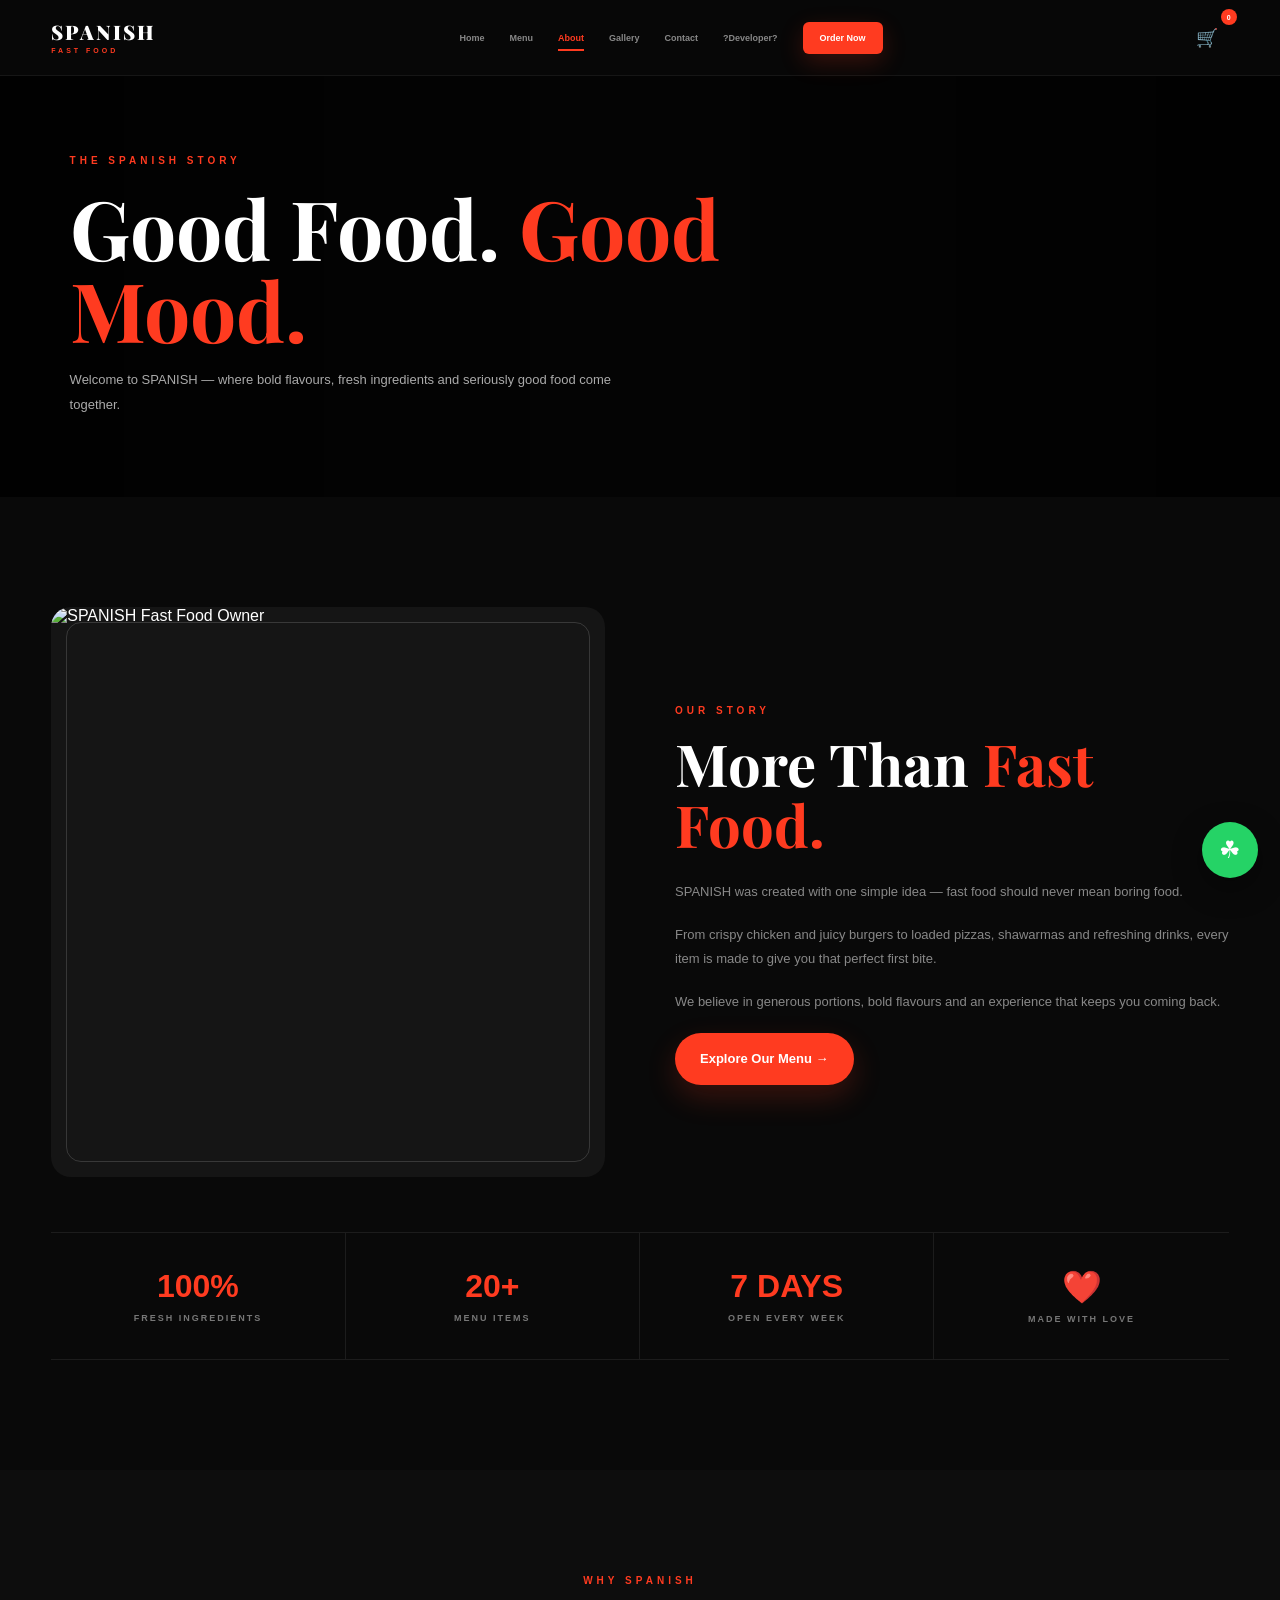
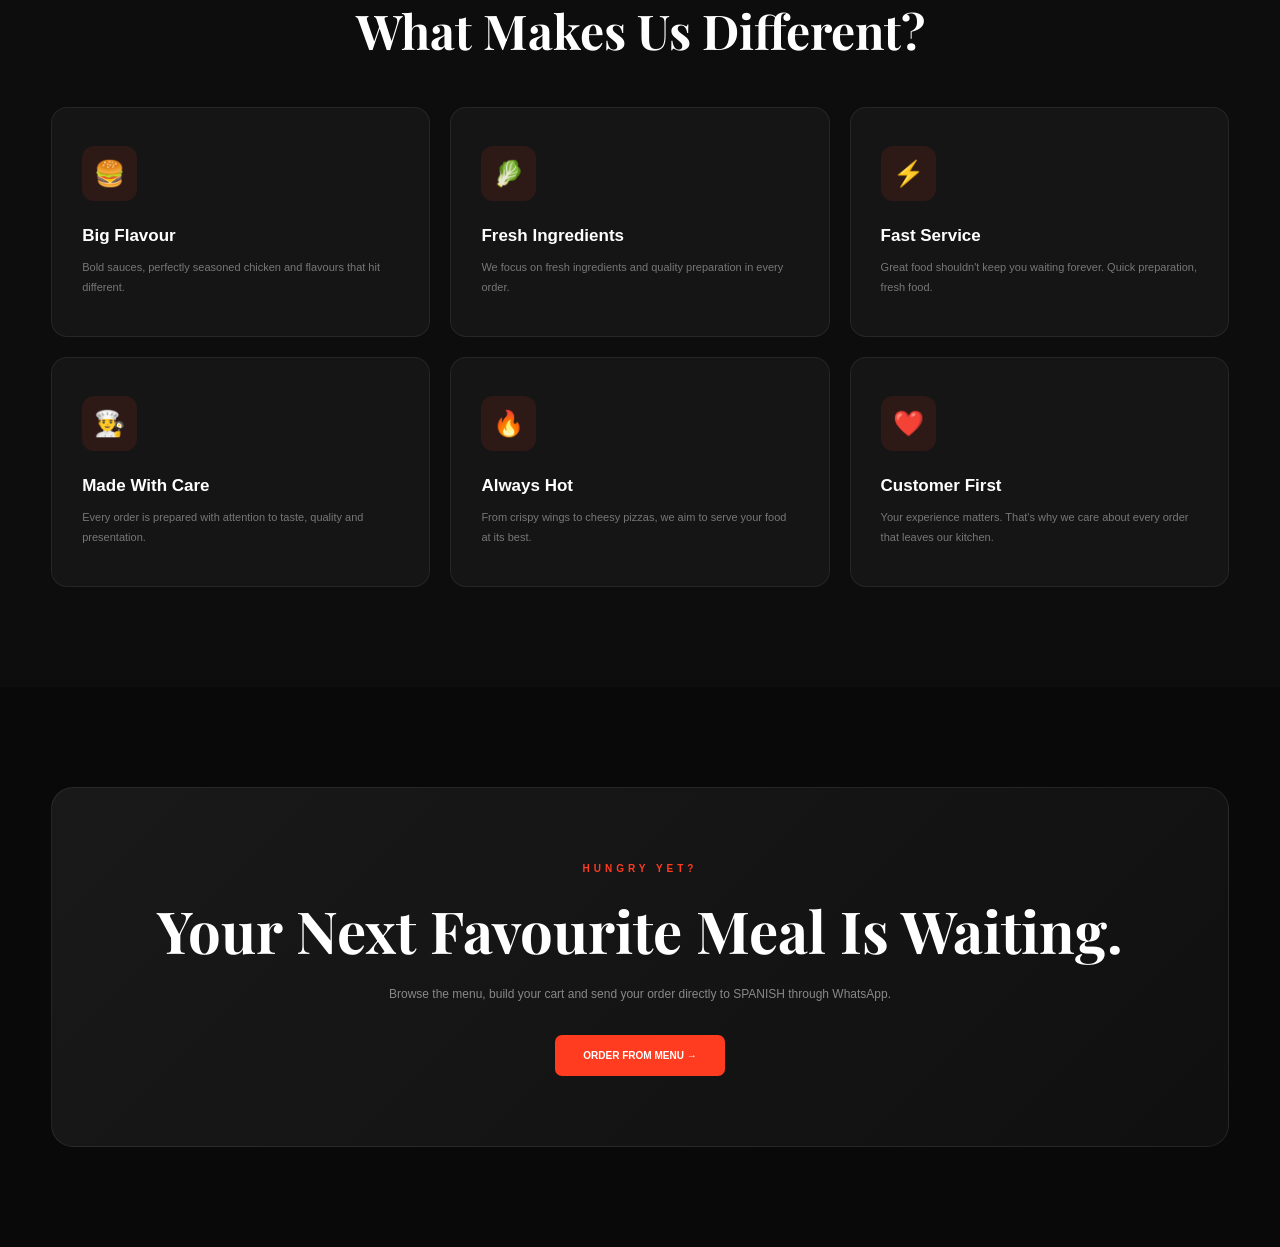
==== about.html @ f5026f9d "Add files via upload" ====
<!DOCTYPE html>
<html lang="en">
<head>
    <meta charset="UTF-8">
    <meta name="viewport" content="width=device-width, initial-scale=1.0">

    <title>About Us | SPANISH</title>

    <link rel="preconnect" href="https://fonts.googleapis.com">
    <link rel="preconnect" href="https://fonts.gstatic.com" crossorigin>

    <link href="https://fonts.googleapis.com/css2?family=Montserrat:wght@400;500;600;700;800;900&family=Playfair+Display:wght@600;700;800&display=swap" rel="stylesheet">

    <link rel="stylesheet" href="spanish.css">

    <style>

        /* ================================
           ABOUT HERO
        ================================= */

        .about-hero {

            min-height: 430px;

            padding: 150px 20px 80px;

            display: flex;
            align-items: center;

            background:
                linear-gradient(
                    90deg,
                    rgba(0,0,0,.90),
                    rgba(0,0,0,.55),
                    rgba(0,0,0,.90)
                ),
                url("images/about-hero.jpg")
                center/cover;

        }

        .about-hero-content {

            width: min(1200px,92%);

            margin: auto;

        }

        .about-hero span {

            color: #ff3b20;

            font-size: 10px;

            font-weight: 800;

            letter-spacing: 4px;

        }

        .about-hero h1 {

            max-width: 800px;

            font-family:
                "Playfair Display",
                serif;

            font-size:
                clamp(48px,7vw,82px);

            line-height: 1;

            margin: 18px 0;

        }

        .about-hero h1 strong {

            color: #ff3b20;

        }

        .about-hero p {

            max-width: 580px;

            color: #aaa;

            font-size: 13px;

            line-height: 1.9;

        }


        /* ================================
           STORY
        ================================= */

        .about-story {

            padding: 110px 0;

        }

        .about-grid {

            width: min(1200px,92%);

            margin: auto;

            display: grid;

            grid-template-columns:
                1fr 1fr;

            gap: 70px;

            align-items: center;

        }

        .about-image {

            height: 570px;

            border-radius: 20px;

            overflow: hidden;

            position: relative;

            background: #151515;

        }

        .about-image img {

            width: 100%;

            height: 100%;

            object-fit: cover;

            transition: .6s;

        }

        .about-image:hover img {

            transform: scale(1.05);

        }

        .about-image::after {

            content: "";

            position: absolute;

            inset: 15px;

            border: 1px solid
                rgba(255,255,255,.15);

            border-radius: 15px;

            pointer-events: none;

        }

        .about-content span {

            color: #ff3b20;

            font-size: 10px;

            font-weight: 800;

            letter-spacing: 4px;

        }

        .about-content h2 {

            font-family:
                "Playfair Display",
                serif;

            font-size:
                clamp(38px,5vw,58px);

            line-height: 1.05;

            margin: 15px 0 25px;

        }

        .about-content h2 strong {

            color: #ff3b20;

        }

        .about-content p {

            color: #888;

            font-size: 13px;

            line-height: 1.9;

            margin-bottom: 18px;

        }


        /* ================================
           STATS
        ================================= */

        .about-stats {

            width: min(1200px,92%);

            margin: 55px auto 0;

            display: grid;

            grid-template-columns:
                repeat(4,1fr);

            border-top:
                1px solid rgba(255,255,255,.08);

            border-bottom:
                1px solid rgba(255,255,255,.08);

        }

        .stat {

            padding: 35px 20px;

            text-align: center;

            border-right:
                1px solid rgba(255,255,255,.08);

        }

        .stat:last-child {

            border-right: none;

        }

        .stat strong {

            display: block;

            color: #ff3b20;

            font-size: 32px;

            font-weight: 900;

        }

        .stat span {

            display: block;

            margin-top: 8px;

            color: #777;

            font-size: 9px;

            letter-spacing: 2px;

            font-weight: 700;

        }


        /* ================================
           VALUES
        ================================= */

        .values {

            padding: 100px 0;

            background: #0d0d0d;

        }

        .section-heading {

            width: min(1200px,92%);

            margin: 0 auto 45px;

        }

        .section-heading span {

            color: #ff3b20;

            font-size: 10px;

            font-weight: 800;

            letter-spacing: 4px;

        }

        .section-heading h2 {

            font-family:
                "Playfair Display",
                serif;

            font-size: 48px;

            margin-top: 10px;

        }

        .values-grid {

            width: min(1200px,92%);

            margin: auto;

            display: grid;

            grid-template-columns:
                repeat(3,1fr);

            gap: 20px;

        }

        .value-card {

            padding: 38px 30px;

            background: #151515;

            border: 1px solid
                rgba(255,255,255,.07);

            border-radius: 16px;

            transition: .3s;

        }

        .value-card:hover {

            transform:
                translateY(-8px);

            border-color:
                rgba(255,59,32,.4);

        }

        .value-icon {

            width: 55px;

            height: 55px;

            display: flex;

            align-items: center;

            justify-content: center;

            background:
                rgba(255,59,32,.10);

            color: #ff3b20;

            border-radius: 12px;

            font-size: 25px;

            margin-bottom: 25px;

        }

        .value-card h3 {

            font-size: 17px;

            margin-bottom: 12px;

        }

        .value-card p {

            color: #777;

            font-size: 11px;

            line-height: 1.8;

        }


        /* ================================
           CTA
        ================================= */

        .about-cta {

            width: min(1200px,92%);

            margin: 100px auto;

            padding: 70px 50px;

            border-radius: 22px;

            text-align: center;

            background:

                linear-gradient(
                    135deg,
                    #191919,
                    #101010
                );

            border:
                1px solid rgba(255,255,255,.08);

        }

        .about-cta span {

            color: #ff3b20;

            font-size: 10px;

            font-weight: 800;

            letter-spacing: 4px;

        }

        .about-cta h2 {

            font-family:
                "Playfair Display",
                serif;

            font-size:
                clamp(35px,5vw,58px);

            margin: 15px 0;

        }

        .about-cta p {

            color: #888;

            font-size: 12px;

            max-width: 550px;

            margin: 0 auto 30px;

            line-height: 1.8;

        }

        .about-cta a {

            display: inline-flex;

            padding: 15px 28px;

            background: #ff3b20;

            color: white;

            border-radius: 7px;

            font-size: 10px;

            font-weight: 800;

            transition: .3s;

        }

        .about-cta a:hover {

            background: #d92810;

            transform:
                translateY(-3px);

        }


        /* ================================
           MOBILE
        ================================= */

        @media(max-width:768px) {

            .about-hero {

                min-height: 380px;

                padding-top: 120px;

            }

            .about-grid {

                grid-template-columns: 1fr;

                gap: 40px;

            }

            .about-image {

                height: 400px;

            }

            .about-stats {

                grid-template-columns:
                    repeat(2,1fr);

            }

            .stat:nth-child(2) {

                border-right: none;

            }

            .stat:nth-child(-n+2) {

                border-bottom:
                    1px solid rgba(255,255,255,.08);

            }

            .values-grid {

                grid-template-columns: 1fr;

            }

            .about-cta {

                padding: 50px 25px;

            }

        }

    </style>
</head>


<body>


<!-- =========================================
     NAVBAR
========================================= -->

<header class="navbar">

    <div class="nav-container">

        <a
            href="index.html"
            class="logo"
        >

            <span>SPANISH</span>

            <small>FAST FOOD</small>

        </a>


        <nav
            class="nav-links"
            id="navLinks"
        >

            <a href="index.html">
                Home
            </a>

            <a href="menu.html">
                Menu
            </a>

            <a
                href="about.html"
                class="active"
            >
                About
            </a>

            <a href="gallery.html">
                Gallery
            </a>

            <a href="contact.html">
                Contact
            </a>
 <a href="developer.html">?Developer?</a>

            <a
                href="https://wa.me/923173664422"
                target="_blank"
                class="nav-order"
            >
                Order Now
            </a>

        </nav>


        <div class="nav-actions">

            <button
                class="cart-btn"
                id="openCart"
            >
                🛒
                <span id="cartCount">
                    0
                </span>
            </button>

            <button
                class="menu-toggle"
                id="menuToggle"
            >
                ☰
            </button>

        </div>

    </div>

</header>


<!-- =========================================
     HERO
========================================= -->

<section class="about-hero">

    <div class="about-hero-content">

        <span>
            THE SPANISH STORY
        </span>

        <h1>

            Good Food.
            <strong>
                Good Mood.
            </strong>

        </h1>

        <p>

            Welcome to SPANISH — where bold flavours,
            fresh ingredients and seriously good food
            come together.

        </p>

    </div>

</section>


<!-- =========================================
     STORY
========================================= -->

<section class="about-story">

    <div class="about-grid">


        <div class="about-image">

            <img
                src="Spimages/WhatsApp Image 2026-08-14 at 4.51.42 PM.jpeg"
                alt="SPANISH Fast Food Owner"
            >

        </div>


        <div class="about-content">

            <span>
                OUR STORY
            </span>

            <h2>

                More Than
                <strong>
                    Fast Food.
                </strong>

            </h2>


            <p>

                SPANISH was created with one simple
                idea — fast food should never mean
                boring food.

            </p>


            <p>

                From crispy chicken and juicy burgers
                to loaded pizzas, shawarmas and
                refreshing drinks, every item is made
                to give you that perfect first bite.

            </p>


            <p>

                We believe in generous portions,
                bold flavours and an experience that
                keeps you coming back.

            </p>


            <a
                href="menu.html"
                class="btn btn-primary"
            >
                Explore Our Menu →
            </a>

        </div>

    </div>


    <!-- STATS -->

    <div class="about-stats">

        <div class="stat">

            <strong>
                100%
            </strong>

            <span>
                FRESH INGREDIENTS
            </span>

        </div>


        <div class="stat">

            <strong>
                20+
            </strong>

            <span>
                MENU ITEMS
            </span>

        </div>


        <div class="stat">

            <strong>
                7 DAYS
            </strong>

            <span>
                OPEN EVERY WEEK
            </span>

        </div>


        <div class="stat">

            <strong>
                ❤️
            </strong>

            <span>
                MADE WITH LOVE
            </span>

        </div>

    </div>

</section>


<!-- =========================================
     VALUES
========================================= -->

<section class="values">


    <div class="section-heading">

        <span>
            WHY SPANISH
        </span>

        <h2>
            What Makes Us Different?
        </h2>

    </div>


    <div class="values-grid">


        <article class="value-card">

            <div class="value-icon">
                🍔
            </div>

            <h3>
                Big Flavour
            </h3>

            <p>

                Bold sauces, perfectly seasoned
                chicken and flavours that hit
                different.

            </p>

        </article>


        <article class="value-card">

            <div class="value-icon">
                🥬
            </div>

            <h3>
                Fresh Ingredients
            </h3>

            <p>

                We focus on fresh ingredients
                and quality preparation in every
                order.

            </p>

        </article>


        <article class="value-card">

            <div class="value-icon">
                ⚡
            </div>

            <h3>
                Fast Service
            </h3>

            <p>

                Great food shouldn't keep you
                waiting forever. Quick preparation,
                fresh food.

            </p>

        </article>


        <article class="value-card">

            <div class="value-icon">
                👨‍🍳
            </div>

            <h3>
                Made With Care
            </h3>

            <p>

                Every order is prepared with
                attention to taste, quality and
                presentation.

            </p>

        </article>


        <article class="value-card">

            <div class="value-icon">
                🔥
            </div>

            <h3>
                Always Hot
            </h3>

            <p>

                From crispy wings to cheesy
                pizzas, we aim to serve your food
                at its best.

            </p>

        </article>


        <article class="value-card">

            <div class="value-icon">
                ❤️
            </div>

            <h3>
                Customer First
            </h3>

            <p>

                Your experience matters. That's
                why we care about every order
                that leaves our kitchen.

            </p>

        </article>

    </div>

</section>


<!-- =========================================
     CTA
========================================= -->

<section class="about-cta">

    <span>
        HUNGRY YET?
    </span>

    <h2>
        Your Next Favourite
        Meal Is Waiting.
    </h2>

    <p>

        Browse the menu, build your cart and
        send your order directly to SPANISH
        through WhatsApp.

    </p>

    <a href="menu.html">
        ORDER FROM MENU →
    </a>

</section>


<!-- =========================================
     CART
========================================= -->

<div
    class="cart-overlay"
    id="cartOverlay"
></div>


<aside
    class="cart-drawer"
    id="cartDrawer"
>

    <div class="cart-header">

        <div>

            <span>
                YOUR ORDER
            </span>

            <h2>
                Shopping Cart
            </h2>

        </div>

        <button
            id="closeCart"
            class="close-cart"
        >
            ×
        </button>

    </div>


    <div
        class="cart-items"
        id="cartItems"
    ></div>


    <div class="cart-footer">

        <div class="cart-total">

            <span>
                Total
            </span>

            <strong id="cartTotal">
                Rs. 0
            </strong>

        </div>


        <button
            id="checkoutBtn"
            class="checkout-btn"
        >
            Proceed to Checkout →
        </button>


        <p class="checkout-note">

            Your order will be sent to
            SPANISH on WhatsApp.

        </p>

    </div>

</aside>


<!-- FLOATING WHATSAPP -->

<a
    href="https://wa.me/923173664422"
    target="_blank"
    class="floating-whatsapp"
>
    ☘
</a>


<script src="script.js"></script>

</body>
</html>
---- spanish.css ----
/* =========================================================
   SPANISH FAST FOOD
   PREMIUM DARK RESPONSIVE DESIGN
========================================================= */


/* ================= ROOT ================= */

:root {
    --bg: #090909;
    --bg-soft: #111111;
    --card: #151515;
    --card-light: #1b1b1b;

    --accent: #ff3b20;
    --accent-dark: #d92710;
    --gold: #ffb02e;

    --white: #ffffff;
    --text: #eeeeee;
    --muted: #999999;
    --border: rgba(255,255,255,0.08);

    --container: 1200px;
    --radius: 18px;

    --transition: 0.3s ease;
}


/* ================= RESET ================= */

* {
    margin: 0;
    padding: 0;
    box-sizing: border-box;
}

html {
    scroll-behavior: smooth;
    scroll-padding-top: 90px;
}

body {
    font-family: "Montserrat", sans-serif;
    background: var(--bg);
    color: var(--white);
    overflow-x: hidden;
}

body.cart-open {
    overflow: hidden;
}

img {
    width: 100%;
    display: block;
}

a {
    text-decoration: none;
    color: inherit;
}

button,
input,
textarea,
select {
    font: inherit;
}

button {
    cursor: pointer;
    border: none;
}

.container {
    width: min(92%, var(--container));
    margin: auto;
}


/* ================= PRELOADER ================= */

#preloader {
    position: fixed;
    inset: 0;
    background: #050505;
    z-index: 99999;

    display: flex;
    align-items: center;
    justify-content: center;
    flex-direction: column;

    transition: 0.6s ease;
}

#preloader.hide {
    opacity: 0;
    visibility: hidden;
}

.loader-logo {
    font-size: 42px;
    font-weight: 900;
    letter-spacing: 8px;
}

.loader-line {
    width: 100px;
    height: 3px;
    background: var(--accent);
    margin-top: 18px;
    animation: loader 1.3s infinite;
}

@keyframes loader {
    0% {
        transform: scaleX(0);
        transform-origin: left;
    }

    50% {
        transform: scaleX(1);
    }

    100% {
        transform: scaleX(0);
        transform-origin: right;
    }
}


/* ================= NAVBAR ================= */

.navbar {
    position: fixed;
    top: 0;
    left: 0;
    width: 100%;
    z-index: 5000;

    background: rgba(7,7,7,0.82);
    backdrop-filter: blur(18px);
    -webkit-backdrop-filter: blur(18px);

    border-bottom: 1px solid rgba(255,255,255,0.06);
}

.nav-container {
    width: min(94%, 1250px);
    min-height: 82px;
    margin: auto;

    display: flex;
    align-items: center;
    justify-content: space-between;
    gap: 30px;
}


/* LOGO */

.logo {
    display: flex;
    flex-direction: column;
    line-height: 1;
    flex-shrink: 0;
}

.logo span {
    font-family: "Playfair Display", serif;
    font-size: 28px;
    font-weight: 800;
    letter-spacing: 3px;
}

.logo small {
    font-size: 8px;
    letter-spacing: 4px;
    color: var(--accent);
    margin-top: 5px;
}


/* NAV LINKS */

.nav-links {
    display: flex;
    align-items: center;
    gap: 30px;
}

.nav-links a {
    position: relative;
    font-size: 13px;
    font-weight: 600;
    color: #cfcfcf;

    transition: var(--transition);
}

.nav-links a:hover,
.nav-links a.active {
    color: var(--white);
}

.nav-links a:not(.nav-order)::after {
    content: "";

    position: absolute;
    left: 0;
    bottom: -8px;

    width: 0;
    height: 2px;

    background: var(--accent);

    transition: var(--transition);
}

.nav-links a:hover::after,
.nav-links a.active::after {
    width: 100%;
}


/* ORDER BUTTON */

.nav-order {
    padding: 12px 20px;
    background: var(--accent);
    color: white !important;
    border-radius: 50px;

    box-shadow: 0 8px 25px rgba(255,59,32,0.2);
}

.nav-order:hover {
    background: var(--accent-dark);
    transform: translateY(-2px);
}


/* NAV ACTIONS */

.nav-actions {
    display: flex;
    align-items: center;
    gap: 12px;
}

.cart-btn {
    position: relative;

    width: 43px;
    height: 43px;

    border-radius: 50%;

    background: var(--card-light);
    color: white;

    font-size: 18px;

    border: 1px solid var(--border);

    transition: var(--transition);
}

.cart-btn:hover {
    background: var(--accent);
    transform: translateY(-2px);
}

.cart-btn span {
    position: absolute;

    top: -5px;
    right: -5px;

    width: 20px;
    height: 20px;

    background: var(--accent);
    border-radius: 50%;

    display: flex;
    align-items: center;
    justify-content: center;

    font-size: 10px;
    font-weight: 800;
}


/* MOBILE MENU */

.menu-toggle {
    display: none;

    width: 43px;
    height: 43px;

    border-radius: 50%;

    background: var(--card-light);
    color: white;

    font-size: 21px;

    border: 1px solid var(--border);
}


/* ================= HERO ================= */

.hero {
    height: 100vh;
    min-height: 650px;

    position: relative;
    overflow: hidden;
}

.hero-slider {
    height: 100%;
    position: relative;
}

.hero-slide {
    position: absolute;
    inset: 0;

    opacity: 0;
    visibility: hidden;

    transition: opacity 0.8s ease;
}

.hero-slide.active {
    opacity: 1;
    visibility: visible;
}

.hero-image {
    position: absolute;
    inset: 0;
}

.hero-image img {
    width: 100%;
    height: 100%;
    object-fit: cover;
}

.hero-overlay {
    position: absolute;
    inset: 0;

    background:
        linear-gradient(
            90deg,
            rgba(0,0,0,0.9) 0%,
            rgba(0,0,0,0.67) 45%,
            rgba(0,0,0,0.25) 100%
        );
}

.hero-content {
    position: relative;
    z-index: 2;

    height: 100%;

    width: min(92%, var(--container));
    margin: auto;

    display: flex;
    flex-direction: column;
    justify-content: center;

    padding-top: 70px;
}

.hero-small {
    color: var(--accent);

    font-size: 12px;
    font-weight: 800;

    letter-spacing: 4px;

    margin-bottom: 18px;
}

.hero h1 {
    max-width: 750px;

    font-family: "Playfair Display", serif;

    font-size: clamp(48px, 7vw, 88px);

    line-height: 0.98;

    margin-bottom: 25px;
}

.hero h1 span {
    color: var(--accent);
}

.hero p {
    max-width: 550px;

    color: #d1d1d1;

    font-size: 16px;
    line-height: 1.8;

    margin-bottom: 32px;
}

.hero-buttons {
    display: flex;
    align-items: center;
    gap: 14px;
}


/* BUTTONS */

.btn {
    display: inline-flex;
    align-items: center;
    justify-content: center;

    min-height: 52px;

    padding: 0 25px;

    border-radius: 50px;

    font-size: 13px;
    font-weight: 800;

    transition: var(--transition);
}

.btn-primary {
    background: var(--accent);
    color: white;

    box-shadow: 0 12px 30px rgba(255,59,32,0.2);
}

.btn-primary:hover {
    background: var(--accent-dark);
    transform: translateY(-3px);
    box-shadow: 0 18px 35px rgba(255,59,32,0.3);
}

.btn-outline {
    border: 1px solid rgba(255,255,255,0.3);
    color: white;
    background: rgba(255,255,255,0.04);
}

.btn-outline:hover {
    border-color: var(--accent);
    background: var(--accent);
    transform: translateY(-3px);
}


/* SLIDER ARROWS */

.slider-arrow {
    position: absolute;

    top: 50%;
    transform: translateY(-50%);

    z-index: 10;

    width: 48px;
    height: 48px;

    border-radius: 50%;

    background: rgba(0,0,0,0.45);
    color: white;

    border: 1px solid rgba(255,255,255,0.18);

    font-size: 32px;

    transition: var(--transition);
}

.slider-arrow:hover {
    background: var(--accent);
    border-color: var(--accent);
}

.slider-prev {
    left: 25px;
}

.slider-next {
    right: 25px;
}


/* SLIDER DOTS */

.slider-dots {
    position: absolute;

    bottom: 35px;
    left: 50%;

    transform: translateX(-50%);

    z-index: 20;

    display: flex;
    gap: 8px;
}

.dot {
    width: 30px;
    height: 3px;

    background: rgba(255,255,255,0.3);

    transition: var(--transition);
}

.dot.active {
    width: 60px;
    background: var(--accent);
}


/* ================= SECTIONS ================= */

.section {
    padding: 100px 0;
}

.section-heading {
    text-align: center;
    margin-bottom: 50px;
}

.section-heading > span {
    color: var(--accent);

    font-size: 11px;
    font-weight: 800;

    letter-spacing: 4px;
}

.section-heading h2 {
    font-family: "Playfair Display", serif;

    font-size: clamp(36px, 5vw, 56px);

    margin-top: 10px;
}

.section-heading h2 strong {
    color: var(--accent);
}

.section-heading p {
    color: var(--muted);

    max-width: 550px;

    margin: 12px auto 0;

    line-height: 1.7;
}


/* ================= CATEGORIES ================= */

.categories {
    background: #0d0d0d;
}

.category-grid {
    display: grid;

    grid-template-columns: repeat(6, 1fr);

    gap: 15px;
}

.category-card {
    min-height: 160px;

    background: var(--card);

    border: 1px solid var(--border);

    border-radius: var(--radius);

    display: flex;
    align-items: center;
    justify-content: center;

    flex-direction: column;

    text-align: center;

    transition: var(--transition);
}

.category-card:hover {
    transform: translateY(-8px);

    border-color: rgba(255,59,32,0.5);

    background: #181818;

    box-shadow: 0 20px 50px rgba(0,0,0,0.35);
}

.category-icon {
    font-size: 38px;

    margin-bottom: 12px;

    transition: var(--transition);
}

.category-card:hover .category-icon {
    transform: scale(1.15) rotate(-5deg);
}

.category-card h3 {
    font-size: 14px;
}

.category-card p {
    color: var(--muted);

    font-size: 10px;

    margin-top: 5px;
}


/* ================= DEALS ================= */

.deals {
    background:
        radial-gradient(
            circle at top right,
            rgba(255,59,32,0.08),
            transparent 35%
        );
}

.deal-grid {
    display: grid;

    grid-template-columns: repeat(3, 1fr);

    gap: 22px;
}

.deal-card {
    background: var(--card);

    border: 1px solid var(--border);

    border-radius: var(--radius);

    overflow: hidden;

    transition: var(--transition);
}

.deal-card:hover {
    transform: translateY(-8px);

    border-color: rgba(255,59,32,0.35);
}

.deal-card.featured {
    border-color: rgba(255,59,32,0.5);

    box-shadow: 0 20px 60px rgba(255,59,32,0.08);
}

.deal-image {
    height: 250px;

    position: relative;

    overflow: hidden;
}

.deal-image img {
    width: 100%;
    height: 100%;

    object-fit: cover;

    transition: 0.5s ease;
}

.deal-card:hover .deal-image img {
    transform: scale(1.08);
}

.deal-badge {
    position: absolute;

    top: 15px;
    left: 15px;

    padding: 7px 12px;

    border-radius: 30px;

    background: var(--accent);

    font-size: 9px;
    font-weight: 800;

    letter-spacing: 1px;
}

.deal-content {
    padding: 22px;
}

.deal-content h3 {
    font-size: 20px;

    margin-bottom: 8px;
}

.deal-content p {
    color: var(--muted);

    font-size: 12px;

    line-height: 1.6;

    min-height: 40px;
}

.deal-bottom {
    display: flex;

    align-items: center;
    justify-content: space-between;

    margin-top: 20px;
}

.deal-bottom strong {
    color: var(--gold);

    font-size: 20px;
}

.add-cart {
    background: var(--accent);
    color: white;

    border-radius: 50px;

    min-height: 40px;

    padding: 0 16px;

    font-size: 11px;
    font-weight: 800;

    transition: var(--transition);
}

.add-cart:hover {
    background: var(--accent-dark);
    transform: translateY(-2px);
}


/* ================= MENU ================= */

.menu-preview {
    background: #0b0b0b;
}

.menu-grid {
    display: grid;

    grid-template-columns: repeat(3, 1fr);

    gap: 22px;
}

.food-card {
    background: var(--card);

    border: 1px solid var(--border);

    border-radius: var(--radius);

    overflow: hidden;

    transition: var(--transition);
}

.food-card:hover {
    transform: translateY(-7px);

    border-color: rgba(255,255,255,0.15);
}

.food-image {
    height: 230px;

    position: relative;

    overflow: hidden;
}

.food-image img {
    height: 100%;
    object-fit: cover;

    transition: 0.5s ease;
}

.food-card:hover .food-image img {
    transform: scale(1.07);
}

.food-category {
    position: absolute;

    bottom: 12px;
    left: 12px;

    padding: 6px 10px;

    background: rgba(0,0,0,0.75);

    border: 1px solid rgba(255,255,255,0.1);

    border-radius: 20px;

    font-size: 8px;
    font-weight: 800;

    letter-spacing: 1px;
}

.food-info {
    padding: 20px;
}

.food-info h3 {
    font-size: 17px;

    margin-bottom: 8px;
}

.food-info p {
    color: var(--muted);

    font-size: 11px;

    line-height: 1.6;

    min-height: 38px;
}

.food-bottom {
    display: flex;

    align-items: center;
    justify-content: space-between;

    margin-top: 18px;
}

.food-bottom strong {
    font-size: 18px;

    color: var(--gold);
}

.food-bottom .add-cart {
    width: 38px;
    min-height: 38px;

    padding: 0;

    font-size: 22px;
}

.center-button {
    text-align: center;

    margin-top: 45px;
}


/* ================= WHY US ================= */

.why-us {
    background: #0d0d0d;
}

.why-grid {
    display: grid;

    grid-template-columns: 1fr 1fr;

    gap: 80px;

    align-items: center;
}

.why-content > span {
    color: var(--accent);

    font-size: 11px;
    font-weight: 800;

    letter-spacing: 4px;
}

.why-content h2 {
    font-family: "Playfair Display", serif;

    font-size: clamp(40px, 5vw, 65px);

    line-height: 1.05;

    margin: 15px 0 25px;
}

.why-content h2 strong {
    color: var(--accent);
}

.why-content > p {
    color: var(--muted);

    line-height: 1.9;

    font-size: 14px;

    max-width: 550px;

    margin-bottom: 30px;
}

.why-features {
    display: flex;

    flex-direction: column;

    gap: 18px;
}

.feature {
    display: flex;

    align-items: flex-start;

    gap: 18px;

    padding: 22px;

    background: var(--card);

    border: 1px solid var(--border);

    border-radius: 15px;

    transition: var(--transition);
}

.feature:hover {
    transform: translateX(8px);

    border-color: rgba(255,59,32,0.35);
}

.feature > span {
    width: 50px;
    height: 50px;

    flex-shrink: 0;

    border-radius: 14px;

    background: rgba(255,59,32,0.1);

    display: flex;

    align-items: center;
    justify-content: center;

    font-size: 23px;
}

.feature h3 {
    font-size: 15px;

    margin-bottom: 5px;
}

.feature p {
    color: var(--muted);

    font-size: 11px;

    line-height: 1.6;
}


/* ================= WHATSAPP CTA ================= */

.whatsapp-section {
    padding: 55px 0;

    background:
        linear-gradient(
            135deg,
            #171717,
            #0d0d0d
        );

    border-top: 1px solid var(--border);
    border-bottom: 1px solid var(--border);
}

.whatsapp-content {
    display: flex;

    align-items: center;
    justify-content: space-between;

    gap: 30px;
}

.whatsapp-content > div > span {
    color: var(--accent);

    font-size: 10px;
    font-weight: 800;

    letter-spacing: 3px;
}

.whatsapp-content h2 {
    font-family: "Playfair Display", serif;

    font-size: clamp(30px, 4vw, 48px);

    margin-top: 8px;
}

.whatsapp-content h2 strong {
    color: var(--accent);
}

.whatsapp-btn {
    padding: 16px 27px;

    background: #25d366;

    color: white;

    border-radius: 50px;

    font-size: 12px;
    font-weight: 800;

    white-space: nowrap;

    transition: var(--transition);
}

.whatsapp-btn:hover {
    transform: translateY(-3px);

    box-shadow: 0 12px 30px rgba(37,211,102,0.2);
}


/* ================= FOOTER ================= */

.footer {
    background: #050505;

    padding: 75px 0 25px;
}

.footer-grid {
    display: grid;

    grid-template-columns: 2fr 1fr 1fr 1fr;

    gap: 50px;

    padding-bottom: 50px;

    border-bottom: 1px solid var(--border);
}

.footer-brand .logo {
    margin-bottom: 20px;
}

.footer-brand > p {
    color: var(--muted);

    max-width: 300px;

    font-size: 12px;

    line-height: 1.8;

    margin-bottom: 20px;
}

.footer-whatsapp {
    color: #25d366;

    font-size: 12px;
    font-weight: 700;
}

.footer-links {
    display: flex;

    flex-direction: column;

    gap: 13px;
}

.footer-links h3 {
    font-size: 13px;

    margin-bottom: 7px;
}

.footer-links a {
    color: var(--muted);

    font-size: 11px;

    transition: var(--transition);
}

.footer-links a:hover {
    color: var(--accent);

    transform: translateX(4px);
}

.footer-bottom {
    padding-top: 22px;

    display: flex;

    align-items: center;
    justify-content: space-between;

    gap: 20px;
}

.footer-bottom p {
    color: #666;

    font-size: 9px;
}


/* ================= CART OVERLAY ================= */

.cart-overlay {
    position: fixed;

    inset: 0;

    background: rgba(0,0,0,0.7);

    backdrop-filter: blur(4px);

    z-index: 8000;

    opacity: 0;
    visibility: hidden;

    transition: var(--transition);
}

.cart-overlay.active {
    opacity: 1;
    visibility: visible;
}


/* ================= CART DRAWER ================= */

.cart-drawer {
    position: fixed;

    top: 0;
    right: 0;

    width: min(430px, 100%);

    height: 100vh;

    background: #101010;

    z-index: 9000;

    transform: translateX(100%);

    transition: 0.4s ease;

    display: flex;
    flex-direction: column;

    border-left: 1px solid var(--border);
}

.cart-drawer.active {
    transform: translateX(0);
}

.cart-header {
    padding: 25px;

    display: flex;

    align-items: center;
    justify-content: space-between;

    border-bottom: 1px solid var(--border);
}

.cart-header span {
    color: var(--accent);

    font-size: 9px;
    font-weight: 800;

    letter-spacing: 3px;
}

.cart-header h2 {
    font-size: 22px;

    margin-top: 5px;
}

.close-cart {
    width: 38px;
    height: 38px;

    border-radius: 50%;

    background: var(--card-light);

    color: white;

    font-size: 25px;

    transition: var(--transition);
}

.close-cart:hover {
    background: var(--accent);
}


/* CART ITEMS */

.cart-items {
    flex: 1;

    overflow-y: auto;

    padding: 20px;
}

.empty-cart {
    height: 100%;

    display: flex;

    align-items: center;
    justify-content: center;

    flex-direction: column;

    text-align: center;
}

.empty-cart > div {
    font-size: 50px;

    margin-bottom: 15px;
}

.empty-cart h3 {
    font-size: 17px;
}

.empty-cart p {
    color: var(--muted);

    font-size: 11px;

    margin: 8px 0 20px;
}


/* CART ITEM */

.cart-item {
    display: grid;

    grid-template-columns: 1fr auto;

    gap: 15px;

    padding: 17px 0;

    border-bottom: 1px solid var(--border);
}

.cart-item-info h3 {
    font-size: 13px;

    margin-bottom: 5px;
}

.cart-item-info > strong {
    color: var(--gold);

    font-size: 13px;
}

.cart-controls {
    display: flex;

    align-items: center;

    gap: 8px;

    margin-top: 10px;
}

.cart-controls button {
    width: 27px;
    height: 27px;

    border-radius: 50%;

    background: var(--card-light);

    color: white;

    border: 1px solid var(--border);
}

.cart-controls button:hover {
    background: var(--accent);
}

.cart-controls span {
    min-width: 20px;

    text-align: center;

    font-size: 12px;
    font-weight: 700;
}

.remove-item {
    color: #888;

    font-size: 10px;

    transition: var(--transition);
}

.remove-item:hover {
    color: var(--accent);
}


/* CART FOOTER */

.cart-footer {
    padding: 22px;

    border-top: 1px solid var(--border);
}

.cart-total {
    display: flex;

    justify-content: space-between;
    align-items: center;

    margin-bottom: 18px;
}

.cart-total span {
    color: var(--muted);

    font-size: 12px;
}

.cart-total strong {
    color: var(--gold);

    font-size: 22px;
}

.checkout-btn {
    width: 100%;

    min-height: 53px;

    border-radius: 12px;

    background: var(--accent);

    color: white;

    font-size: 12px;
    font-weight: 800;

    transition: var(--transition);
}

.checkout-btn:hover {
    background: var(--accent-dark);

    transform: translateY(-2px);
}

.checkout-note {
    color: #666;

    font-size: 9px;

    text-align: center;

    margin-top: 10px;
}


/* ================= FLOATING WHATSAPP ================= */

.floating-whatsapp {
    position: fixed;

    right: 22px;
    bottom: 22px;

    width: 56px;
    height: 56px;

    border-radius: 50%;

    background: #25d366;

    color: white;

    z-index: 4000;

    display: flex;

    align-items: center;
    justify-content: center;

    font-size: 24px;

    box-shadow: 0 10px 30px rgba(0,0,0,0.4);

    animation: whatsappPulse 2s infinite;
}

.floating-whatsapp:hover {
    transform: scale(1.1);
}

@keyframes whatsappPulse {

    0% {
        box-shadow:
            0 0 0 0 rgba(37,211,102,0.4);
    }

    70% {
        box-shadow:
            0 0 0 14px rgba(37,211,102,0);
    }

    100% {
        box-shadow:
            0 0 0 0 rgba(37,211,102,0);
    }
}


/* ================= IMAGE PLACEHOLDER ================= */

.placeholder {
    background:
        linear-gradient(
            135deg,
            #191919,
            #0c0c0c
        );
}

.placeholder img {
    min-height: 100%;

    object-fit: cover;
}


/* =========================================================
   TABLET
========================================================= */

@media (max-width: 1000px) {

    .nav-links {
        gap: 18px;
    }

    .category-grid {
        grid-template-columns: repeat(3, 1fr);
    }

    .deal-grid,
    .menu-grid {
        grid-template-columns: repeat(2, 1fr);
    }

    .why-grid {
        gap: 40px;
    }

    .footer-grid {
        grid-template-columns: 2fr 1fr 1fr;
    }

}


/* =========================================================
   MOBILE
========================================================= */

@media (max-width: 768px) {

    html {
        scroll-padding-top: 75px;
    }

    .nav-container {
        min-height: 70px;
    }

    .logo span {
        font-size: 23px;
    }

    .logo small {
        font-size: 6px;
        letter-spacing: 3px;
    }


    /* MOBILE NAV */

    .menu-toggle {
        display: block;
    }

    .nav-links {

        position: fixed;

        top: 70px;
        left: 0;

        width: 100%;

        padding: 25px 20px 30px;

        background: rgba(10,10,10,0.98);

        border-bottom: 1px solid var(--border);

        display: flex;

        flex-direction: column;

        align-items: stretch;

        gap: 0;

        transform: translateY(-130%);

        opacity: 0;

        visibility: hidden;

        transition: 0.35s ease;
    }

    .nav-links.active {

        transform: translateY(0);

        opacity: 1;

        visibility: visible;
    }

    .nav-links a {

        padding: 15px 5px;

        border-bottom: 1px solid var(--border);

        font-size: 13px;
    }

    .nav-links a:not(.nav-order)::after {
        display: none;
    }

    .nav-order {
        text-align: center;

        margin-top: 15px;

        border-bottom: none !important;
    }


    /* HERO */

    .hero {
        height: 88vh;
        min-height: 600px;
    }

    .hero-overlay {
        background:
            linear-gradient(
                180deg,
                rgba(0,0,0,0.35),
                rgba(0,0,0,0.92)
            );
    }

    .hero-content {
        padding-top: 70px;
        justify-content: flex-end;

        padding-bottom: 95px;
    }

    .hero-small {
        font-size: 9px;

        letter-spacing: 2px;

        margin-bottom: 12px;
    }

    .hero h1 {
        font-size: clamp(40px, 12vw, 58px);

        line-height: 1.02;

        margin-bottom: 17px;
    }

    .hero p {
        font-size: 12px;

        line-height: 1.7;

        margin-bottom: 22px;

        max-width: 330px;
    }

    .hero-buttons {
        width: 100%;

        flex-direction: column;

        align-items: stretch;

        gap: 10px;
    }

    .btn {
        min-height: 48px;

        width: 100%;

        font-size: 11px;
    }

    .slider-arrow {
        display: none;
    }

    .slider-dots {
        bottom: 25px;
    }


    /* SECTIONS */

    .section {
        padding: 70px 0;
    }

    .section-heading {
        margin-bottom: 35px;
    }

    .section-heading h2 {
        font-size: 38px;
    }


    /* CATEGORIES */

    .category-grid {
        grid-template-columns: repeat(2, 1fr);

        gap: 10px;
    }

    .category-card {
        min-height: 130px;
    }

    .category-icon {
        font-size: 30px;
    }


    /* DEALS */

    .deal-grid,
    .menu-grid {
        grid-template-columns: 1fr;

        gap: 16px;
    }

    .deal-image {
        height: 220px;
    }


    /* FOOD */

    .food-image {
        height: 230px;
    }


    /* WHY */

    .why-grid {
        grid-template-columns: 1fr;

        gap: 45px;
    }

    .why-content h2 {
        font-size: 43px;
    }


    /* WHATSAPP */

    .whatsapp-content {
        flex-direction: column;

        align-items: flex-start;
    }

    .whatsapp-btn {
        width: 100%;

        text-align: center;
    }


    /* FOOTER */

    .footer {
        padding: 60px 0 25px;
    }

    .footer-grid {
        grid-template-columns: 1fr 1fr;

        gap: 35px;
    }

    .footer-brand {
        grid-column: 1 / -1;
    }

    .footer-bottom {
        flex-direction: column;

        align-items: flex-start;
    }


    /* CART */

    .cart-drawer {
        width: 100%;
    }

    .floating-whatsapp {
        width: 50px;
        height: 50px;

        right: 15px;
        bottom: 15px;
    }

}


/* =========================================================
   SMALL PHONES
========================================================= */

@media (max-width: 380px) {

    .nav-container {
        width: 94%;
    }

    .logo span {
        font-size: 20px;
    }

    .cart-btn,
    .menu-toggle {
        width: 39px;
        height: 39px;
    }

    .hero {
        min-height: 570px;
    }

    .hero h1 {
        font-size: 38px;
    }

    .category-card {
        min-height: 120px;
    }

    .category-icon {
        font-size: 27px;
    }

}
/* =========================================
   SHEHROZ KHAN DEVELOPER CREDIT
========================================= */

.developer-credit {

    padding: 55px 20px 30px;

    text-align: center;

    background: #070707;

    border-top:
        1px solid rgba(255,255,255,.07);

}

.developer-line {

    width: 55px;

    height: 2px;

    margin: 0 auto 25px;

    background: #ff3b20;

    box-shadow:
        0 0 15px rgba(255,59,32,.5);

}

.developer-made {

    margin: 0 0 10px;

    color: #666;

    font-size: 8px;

    font-weight: 800;

    letter-spacing: 3px;

}

.developer-credit h3 {

    margin: 0;

    color: #fff;

    font-family:
        "Playfair Display",
        serif;

    font-size:
        clamp(25px,4vw,38px);

    letter-spacing: 1px;

}

.developer-role {

    display: inline-block;

    margin-top: 10px;

    padding: 7px 14px;

    color: #ff3b20;

    border: 1px solid
        rgba(255,59,32,.3);

    border-radius: 50px;

    font-size: 7px;

    font-weight: 900;

    letter-spacing: 2px;

}

.developer-rights {

    margin: 25px 0 0;

    color: #444;

    font-size: 8px;

}
/* =========================================
   DEVELOPER PAGE
========================================= */

* {
    margin: 0;
    padding: 0;
    box-sizing: border-box;
}

html {
    scroll-behavior: smooth;
}

body {
    background: #090909;
    color: #fff;
    font-family: "Montserrat", sans-serif;
}


/* =========================================
   NAVBAR
========================================= */

.navbar {
    position: fixed;
    top: 0;
    left: 0;
    width: 100%;
    z-index: 9999;

    background: rgba(8, 8, 8, 0.92);
    backdrop-filter: blur(15px);

    border-bottom: 1px solid rgba(255,255,255,.06);
}

.nav-container {
    width: min(1200px, 92%);
    min-height: 75px;
    margin: auto;

    display: flex;
    align-items: center;
    justify-content: space-between;
}

.logo {
    text-decoration: none;
    color: white;

    display: flex;
    flex-direction: column;
}

.logo span {
    font-size: 20px;
    font-weight: 900;
    letter-spacing: 2px;
}

.logo small {
    color: #ff3b20;
    font-size: 7px;
    font-weight: 800;
    letter-spacing: 3px;
}

.nav-links {
    display: flex;
    align-items: center;
    gap: 25px;
}

.nav-links a {
    color: #888;
    text-decoration: none;

    font-size: 9px;
    font-weight: 700;

    transition: .3s;
}

.nav-links a:hover,
.nav-links a.active {
    color: #ff3b20;
}

.nav-order {
    padding: 11px 17px;

    background: #ff3b20;

    color: #fff !important;

    border-radius: 6px;
}

.nav-order:hover {
    background: #d92b12;
}

.nav-actions {
    display: flex;
    align-items: center;
    gap: 10px;
}

.cart-btn,
.menu-toggle {
    background: none;
    border: none;
    color: white;
    cursor: pointer;
}

.cart-btn {
    position: relative;
    font-size: 18px;
}

.cart-btn span {
    position: absolute;

    top: -7px;
    right: -8px;

    width: 16px;
    height: 16px;

    display: flex;
    align-items: center;
    justify-content: center;

    background: #ff3b20;
    border-radius: 50%;

    font-size: 7px;
}

.menu-toggle {
    display: none;
    font-size: 23px;
}


/* =========================================
   DEVELOPER HERO
========================================= */

.dev-hero {
    min-height: 680px;

    padding: 150px 0 100px;

    display: flex;
    align-items: center;

    background:
        radial-gradient(
            circle at 80% 30%,
            rgba(255,59,32,.14),
            transparent 35%
        ),
        #090909;
}

.dev-container {
    width: min(1150px, 92%);
    margin: auto;

    display: grid;
    grid-template-columns: 1.1fr .9fr;

    gap: 70px;

    align-items: center;
}

.dev-label {
    color: #ff3b20;

    font-size: 9px;
    font-weight: 900;

    letter-spacing: 4px;
}

.dev-hero h1 {
    margin: 15px 0;

    font-family: "Playfair Display", serif;

    font-size: clamp(55px, 8vw, 95px);

    line-height: .95;
}

.dev-hero h1 strong {
    display: block;
    color: #ff3b20;
}

.dev-description {
    max-width: 600px;

    margin: 25px 0;

    color: #888;

    font-size: 13px;
    line-height: 1.9;
}

.dev-description strong {
    color: #ddd;
}


/* =========================================
   BUTTONS
========================================= */

.dev-buttons {
    display: flex;
    gap: 12px;
    flex-wrap: wrap;
}

.dev-btn {
    display: inline-block;

    padding: 14px 22px;

    border-radius: 7px;

    text-decoration: none;

    font-size: 9px;
    font-weight: 900;

    transition: .3s;
}

.dev-btn.primary {
    background: #ff3b20;
    color: white;
}

.dev-btn.primary:hover {
    background: #d92810;
    transform: translateY(-3px);
}

.dev-btn.secondary {
    color: #aaa;

    border: 1px solid rgba(255,255,255,.12);
}

.dev-btn.secondary:hover {
    color: white;

    border-color: #ff3b20;

    transform: translateY(-3px);
}


/* =========================================
   DEVELOPER IMAGE
========================================= */

.dev-photo-box {
    position: relative;

    display: flex;
    justify-content: center;
}

.dev-photo {
    position: relative;
    z-index: 2;

    width: min(380px, 100%);

    aspect-ratio: 1 / 1;

    object-fit: cover;

    border-radius: 25px;

    border: 1px solid rgba(255,255,255,.1);

    box-shadow:
        0 30px 90px rgba(0,0,0,.6);
}

.dev-photo-box::before {
    content: "";

    position: absolute;

    width: 380px;
    height: 380px;

    border: 1px solid rgba(255,59,32,.35);

    border-radius: 25px;

    transform: rotate(6deg);

    z-index: 1;
}

.dev-badge {
    position: absolute;

    z-index: 3;

    right: 0;
    bottom: 25px;

    padding: 14px 18px;

    background: #151515;

    border: 1px solid rgba(255,255,255,.1);

    border-radius: 10px;

    box-shadow:
        0 15px 40px rgba(0,0,0,.5);
}

.dev-badge strong {
    display: block;

    color: #ff3b20;

    font-size: 13px;
}

.dev-badge span {
    color: #777;

    font-size: 7px;

    letter-spacing: 2px;
}


/* =========================================
   INTRO
========================================= */

.dev-intro {
    padding: 100px 0;

    background: #0d0d0d;
}

.dev-intro-container {
    width: min(850px, 92%);

    margin: auto;

    text-align: center;
}

.dev-intro-container > span {
    color: #ff3b20;

    font-size: 9px;
    font-weight: 900;

    letter-spacing: 4px;
}

.dev-intro h2 {
    margin: 15px 0 25px;

    font-family: "Playfair Display", serif;

    font-size: clamp(38px, 6vw, 60px);

    line-height: 1.05;
}

.dev-intro p {
    color: #777;

    font-size: 12px;

    line-height: 2;
}


/* =========================================
   SECTION TITLE
========================================= */

.dev-section-title {
    width: min(1150px, 92%);

    margin: 0 auto 45px;
}

.dev-section-title span {
    color: #ff3b20;

    font-size: 9px;
    font-weight: 900;

    letter-spacing: 4px;
}

.dev-section-title h2 {
    margin-top: 10px;

    font-family: "Playfair Display", serif;

    font-size: 48px;
}


/* =========================================
   SKILLS
========================================= */

.dev-skills {
    padding: 100px 0;
}

.skills-grid {
    width: min(1150px, 92%);

    margin: auto;

    display: grid;

    grid-template-columns: repeat(5, 1fr);

    gap: 14px;
}

.skill {
    padding: 30px 15px;

    text-align: center;

    background: #151515;

    border: 1px solid rgba(255,255,255,.06);

    border-radius: 12px;

    transition: .3s;
}

.skill:hover {
    transform: translateY(-7px);

    border-color: rgba(255,59,32,.4);

    box-shadow:
        0 15px 40px rgba(0,0,0,.25);
}

.skill-icon {
    font-size: 28px;

    margin-bottom: 15px;
}

.skill h3 {
    font-size: 11px;
}

.skill p {
    margin-top: 7px;

    color: #666;

    font-size: 8px;
}


/* =========================================
   SERVICES
========================================= */

.dev-services {
    padding: 100px 0;

    background: #0d0d0d;
}

.services-grid {
    width: min(1150px, 92%);

    margin: auto;

    display: grid;

    grid-template-columns: repeat(3, 1fr);

    gap: 18px;
}

.service {
    padding: 35px 28px;

    background: #151515;

    border-radius: 15px;

    border: 1px solid rgba(255,255,255,.06);

    transition: .3s;
}

.service:hover {
    transform: translateY(-6px);

    border-color: rgba(255,59,32,.35);
}

.service-number {
    color: #ff3b20;

    font-size: 10px;
    font-weight: 900;
}

.service h3 {
    margin: 15px 0 10px;

    font-size: 17px;
}

.service p {
    color: #777;

    font-size: 10px;

    line-height: 1.8;
}


/* =========================================
   PROJECT
========================================= */

.project-credit {
    padding: 100px 0;

    text-align: center;
}

.project-box {
    width: min(850px, 92%);

    margin: auto;

    padding: 55px 30px;

    border-radius: 20px;

    background:
        linear-gradient(
            135deg,
            #191919,
            #101010
        );

    border: 1px solid rgba(255,255,255,.08);
}

.project-box > span:first-child {
    color: #ff3b20;

    font-size: 9px;

    font-weight: 900;

    letter-spacing: 3px;
}

.project-box h2 {
    margin: 12px 0;

    font-family: "Playfair Display", serif;

    font-size: clamp(35px, 5vw, 55px);
}

.project-box p {
    max-width: 600px;

    margin: auto;

    color: #777;

    font-size: 11px;

    line-height: 1.9;
}

.project-name {
    display: inline-block;

    margin-top: 25px;

    color: #ff3b20;

    font-size: 11px;

    font-weight: 900;

    letter-spacing: 2px;
}


/* =========================================
   CTA
========================================= */

.dev-cta {
    padding: 100px 20px;

    text-align: center;

    background: #080808;
}

.dev-cta h2 {
    margin: 12px 0;

    font-family: "Playfair Display", serif;

    font-size: clamp(40px, 6vw, 65px);
}

.dev-cta p {
    color: #777;

    font-size: 11px;

    margin-bottom: 25px;
}


/* =========================================
   DEVELOPER FOOTER
========================================= */

.developer-credit {
    padding: 55px 20px 30px;

    text-align: center;

    background: #070707;

    border-top:
        1px solid rgba(255,255,255,.06);
}

.developer-line {
    width: 55px;

    height: 2px;

    margin: 0 auto 25px;

    background: #ff3b20;

    box-shadow:
        0 0 15px rgba(255,59,32,.5);
}

.developer-made {
    margin-bottom: 10px;

    color: #666;

    font-size: 8px;

    font-weight: 800;

    letter-spacing: 3px;
}

.developer-credit h3 {
    color: white;

    font-family: "Playfair Display", serif;

    font-size: clamp(25px, 4vw, 38px);
}

.developer-role {
    display: inline-block;

    margin-top: 10px;

    padding: 7px 14px;

    color: #ff3b20;

    border: 1px solid rgba(255,59,32,.3);

    border-radius: 50px;

    font-size: 7px;

    font-weight: 900;

    letter-spacing: 2px;
}

.developer-rights {
    margin-top: 25px;

    color: #444;

    font-size: 8px;
}


/* =========================================
   MOBILE
========================================= */

@media (max-width: 850px) {

    .nav-links {
        position: fixed;

        top: 75px;
        left: -100%;

        width: 100%;

        padding: 30px 20px;

        display: flex;

        flex-direction: column;

        align-items: flex-start;

        gap: 20px;

        background: #0d0d0d;

        border-bottom:
            1px solid rgba(255,255,255,.08);

        transition: .3s;
    }

    .nav-links.active {
        left: 0;
    }

    .menu-toggle {
        display: block;
    }

    .dev-hero {
        padding-top: 120px;
    }

    .dev-container {
        grid-template-columns: 1fr;

        text-align: center;
    }

    .dev-description {
        margin-left: auto;
        margin-right: auto;
    }

    .dev-buttons {
        justify-content: center;
    }

    .dev-photo-box {
        margin-top: 35px;
    }

    .skills-grid {
        grid-template-columns: repeat(2, 1fr);
    }

    .services-grid {
        grid-template-columns: 1fr;
    }
}


/* =========================================
   SMALL MOBILE
========================================= */

@media (max-width: 500px) {

    .nav-container {
        min-height: 68px;
    }

    .logo span {
        font-size: 17px;
    }

    .dev-hero {
        min-height: auto;

        padding-top: 120px;
        padding-bottom: 70px;
    }

    .dev-hero h1 {
        font-size: 52px;
    }

    .dev-photo {
        width: 290px;
    }

    .dev-photo-box::before {
        width: 290px;
        height: 290px;
    }

    .dev-badge {
        right: 0;
        bottom: 12px;
    }

    .skills-grid {
        gap: 10px;
    }

    .skill {
        padding: 22px 10px;
    }

    .dev-section-title h2 {
        font-size: 38px;
    }

    .project-box {
        padding: 40px 20px;
    }

}
/* =========================================================
   CART BRANCH SELECTOR
========================================================= */

.branch-selector {
    width: 100%;
    margin: 18px 0;
}

.branch-selector label {
    display: block;

    margin-bottom: 8px;

    color: #aaa;

    font-size: 10px;

    font-weight: 800;

    letter-spacing: 1.5px;
}

.branch-selector select {
    display: block;

    width: 100%;

    height: 50px;

    padding: 0 14px;

    background: #111;

    color: #fff;

    border: 1px solid rgba(255,255,255,0.15);

    border-radius: 9px;

    outline: none;

    font-family: "Montserrat", sans-serif;

    font-size: 12px;

    font-weight: 600;

    cursor: pointer;

    appearance: auto;
}

.branch-selector select:hover {
    border-color: rgba(255,59,32,0.5);
}

.branch-selector select:focus {
    border-color: #ff3b20;

    box-shadow:
        0 0 0 3px rgba(255,59,32,0.10);
}

.branch-selector option {
    background: #111;

    color: #fff;
}


/* MOBILE */

@media (max-width: 600px) {

    .branch-selector {
        margin: 15px 0;
    }

    .branch-selector select {
        height: 50px;

        font-size: 12px;
    }

}
/* =====================================================
   SPANISH FAST FOOD
   GALLERY
===================================================== */

* {
    margin: 0;
    padding: 0;
    box-sizing: border-box;
}

body {
    background: #090909;
    color: #fff;
    font-family: Arial, Helvetica, sans-serif;
}


/* ================= HEADER ================= */

.gallery-header {
    min-height: 300px;

    display: flex;
    align-items: center;
    justify-content: center;

    text-align: center;

    position: relative;

    padding: 70px 20px;

    background:
        linear-gradient(
            rgba(0,0,0,.72),
            rgba(0,0,0,.92)
        ),
        url("https://images.unsplash.com/photo-1513104890138-7c749659a591?auto=format&fit=crop&w=1800&q=85");

    background-size: cover;
    background-position: center;
}


.gallery-header span {
    color: #ff4b2b;

    font-size: 14px;

    font-weight: 800;

    letter-spacing: 5px;
}


.gallery-header h1 {
    margin-top: 12px;

    font-size: clamp(
        38px,
        7vw,
        72px
    );

    text-transform: uppercase;

    letter-spacing: 2px;
}


.gallery-header p {
    margin-top: 12px;

    color: #aaa;

    font-size: 15px;
}


.back-btn {
    position: absolute;

    top: 25px;
    left: 25px;

    color: white;

    text-decoration: none;

    border: 1px solid #444;

    padding: 11px 18px;

    border-radius: 30px;

    font-size: 13px;

    transition: .3s;
}


.back-btn:hover {
    background: #ff4b2b;

    border-color: #ff4b2b;
}


/* ================= GALLERY ================= */

.gallery-container {
    width: min(1250px, 92%);

    margin: auto;

    padding: 70px 0;
}


.gallery-grid {
    display: grid;

    grid-template-columns:
        repeat(3, 1fr);

    gap: 20px;
}


.gallery-card {
    position: relative;

    overflow: hidden;

    height: 300px;

    border-radius: 18px;

    background: #151515;

    cursor: pointer;
}


.gallery-card img {
    width: 100%;
    height: 100%;

    object-fit: cover;

    display: block;

    transition:
        transform .5s ease,
        filter .5s ease;
}


.gallery-card::after {
    content: "VIEW";

    position: absolute;

    left: 50%;
    top: 50%;

    transform:
        translate(-50%, -50%)
        scale(.8);

    opacity: 0;

    background: rgba(255,75,43,.95);

    padding: 12px 22px;

    border-radius: 30px;

    font-size: 12px;

    font-weight: 800;

    letter-spacing: 2px;

    transition: .3s;

    pointer-events: none;
}


.gallery-card:hover img {
    transform: scale(1.08);

    filter: brightness(.55);
}


.gallery-card:hover::after {
    opacity: 1;

    transform:
        translate(-50%, -50%)
        scale(1);
}


/* ================= LIGHTBOX ================= */

.lightbox {
    position: fixed;

    inset: 0;

    z-index: 99999;

    background:
        rgba(0,0,0,.94);

    display: flex;

    align-items: center;
    justify-content: center;

    padding: 30px;

    opacity: 0;

    visibility: hidden;

    transition: .3s;
}


.lightbox.active {
    opacity: 1;

    visibility: visible;
}


.lightbox img {
    max-width: 85vw;

    max-height: 85vh;

    object-fit: contain;

    border-radius: 12px;

    box-shadow:
        0 20px 80px
        rgba(0,0,0,.7);
}


/* ================= BUTTONS ================= */

.close-lightbox,
.lightbox-prev,
.lightbox-next {
    position: absolute;

    border: none;

    background: rgba(255,255,255,.1);

    color: white;

    width: 50px;
    height: 50px;

    border-radius: 50%;

    cursor: pointer;

    font-size: 30px;

    transition: .3s;
}


.close-lightbox {
    top: 25px;
    right: 25px;
}


.lightbox-prev {
    left: 25px;
}


.lightbox-next {
    right: 25px;
}


.close-lightbox:hover,
.lightbox-prev:hover,
.lightbox-next:hover {
    background: #ff4b2b;
}


.no-scroll {
    overflow: hidden;
}


/* ================= MOBILE ================= */

@media (max-width: 850px) {

    .gallery-grid {
        grid-template-columns:
            repeat(2, 1fr);

        gap: 14px;
    }


    .gallery-card {
        height: 240px;
    }

}


@media (max-width: 550px) {

    .gallery-header {
        min-height: 250px;

        padding: 60px 15px;
    }


    .gallery-grid {
        grid-template-columns: 1fr;

        gap: 15px;
    }


    .gallery-card {
        height: 260px;
    }


    .back-btn {
        top: 18px;
        left: 18px;
    }


    .lightbox {
        padding: 15px;
    }


    .lightbox img {
        max-width: 92vw;

        max-height: 75vh;
    }


    .lightbox-prev {
        left: 10px;
    }


    .lightbox-next {
        right: 10px;
    }

}
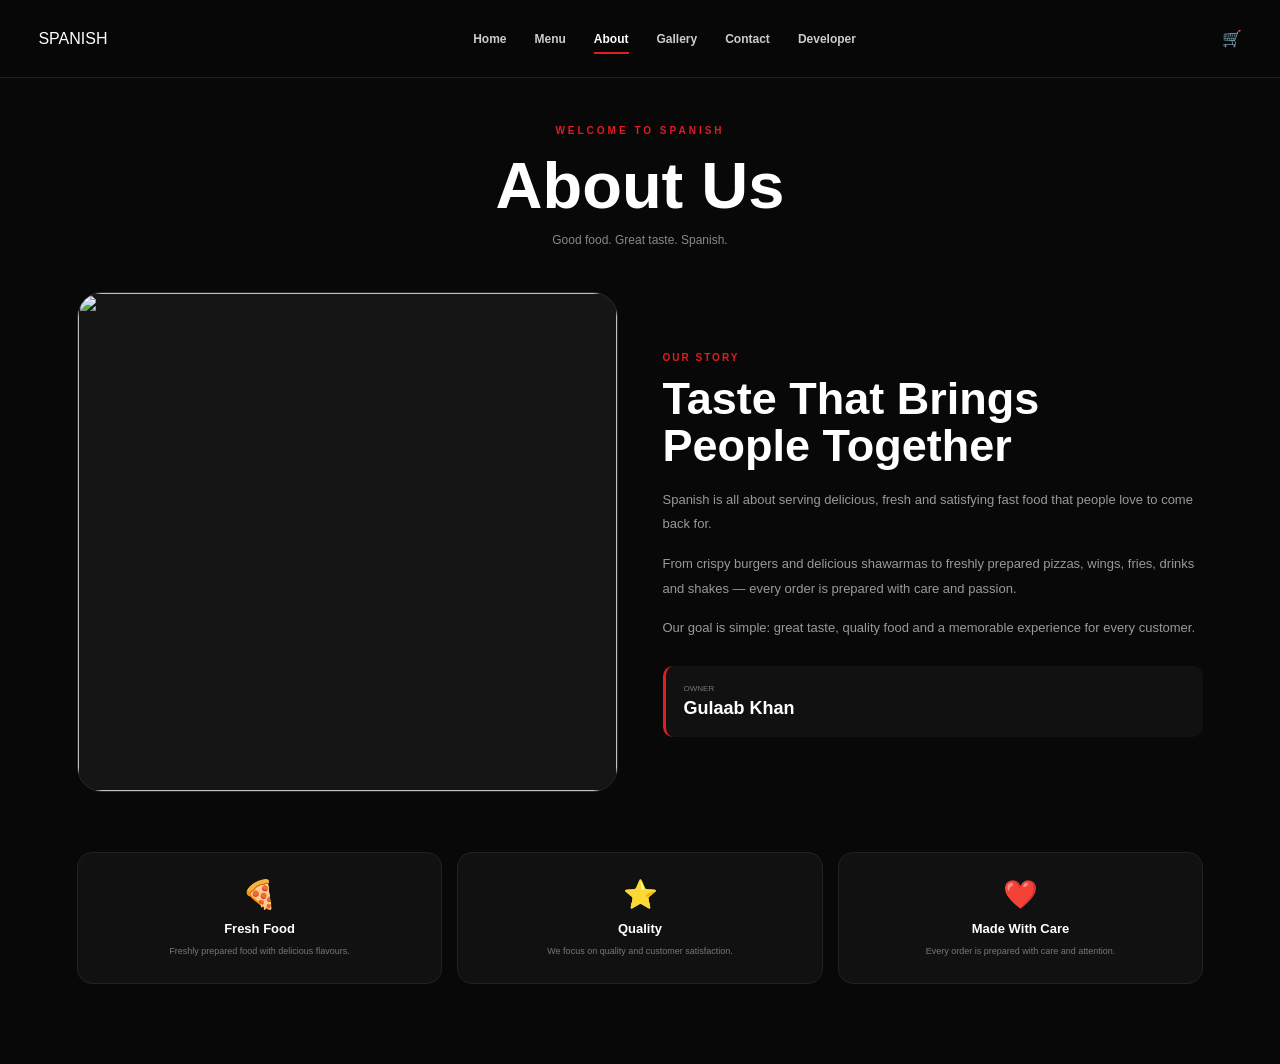
==== commit 1f193433: "Add files via upload" ====
--- a/about.html
+++ b/about.html
@@ -1,1117 +1,399 @@
 <!DOCTYPE html>
 <html lang="en">
+
 <head>
     <meta charset="UTF-8">
     <meta name="viewport" content="width=device-width, initial-scale=1.0">
 
-    <title>About Us | SPANISH</title>
-
-    <link rel="preconnect" href="https://fonts.googleapis.com">
-    <link rel="preconnect" href="https://fonts.gstatic.com" crossorigin>
-
-    <link href="https://fonts.googleapis.com/css2?family=Montserrat:wght@400;500;600;700;800;900&family=Playfair+Display:wght@600;700;800&display=swap" rel="stylesheet">
+    <title>Spanish | About Us</title>
 
     <link rel="stylesheet" href="spanish.css">
 
     <style>
-
-        /* ================================
-           ABOUT HERO
-        ================================= */
-
-        .about-hero {
-
-            min-height: 430px;
-
-            padding: 150px 20px 80px;
-
+        * {
+            box-sizing: border-box;
+        }
+
+        body {
+            margin: 0;
+            background: #080808;
+            color: #fff;
+            font-family: Arial, sans-serif;
+        }
+
+        .about-page {
+            padding: 120px 6% 80px;
+        }
+
+        .about-container {
+            max-width: 1150px;
+            margin: auto;
+        }
+
+        .about-title {
+            text-align: center;
+            margin-bottom: 45px;
+        }
+
+        .about-title span {
+            color: #e31b23;
+            font-size: 10px;
+            font-weight: 900;
+            letter-spacing: 3px;
+        }
+
+        .about-title h1 {
+            font-size: clamp(38px, 7vw, 65px);
+            margin: 10px 0;
+        }
+
+        .about-title p {
+            color: #888;
+            font-size: 12px;
+        }
+
+        .about-content {
+            display: grid;
+            grid-template-columns: 1fr 1fr;
+            gap: 45px;
+            align-items: center;
+        }
+
+        .owner-photo {
+            width: 100%;
+            height: 500px;
+            border-radius: 25px;
+            overflow: hidden;
+            background: #151515;
+            border: 1px solid #292929;
+        }
+
+        .owner-photo img {
+            width: 100%;
+            height: 100%;
+            object-fit: cover;
+        }
+
+        .owner-placeholder {
+            height: 100%;
             display: flex;
             align-items: center;
-
-            background:
-                linear-gradient(
-                    90deg,
-                    rgba(0,0,0,.90),
-                    rgba(0,0,0,.55),
-                    rgba(0,0,0,.90)
-                ),
-                url("images/about-hero.jpg")
-                center/cover;
-
-        }
-
-        .about-hero-content {
-
-            width: min(1200px,92%);
-
-            margin: auto;
-
-        }
-
-        .about-hero span {
-
-            color: #ff3b20;
-
+            justify-content: center;
+            text-align: center;
+            color: #777;
+            font-size: 12px;
+            padding: 30px;
+        }
+
+        .about-text span {
+            color: #e31b23;
             font-size: 10px;
-
-            font-weight: 800;
-
-            letter-spacing: 4px;
-
-        }
-
-        .about-hero h1 {
-
-            max-width: 800px;
-
-            font-family:
-                "Playfair Display",
-                serif;
-
-            font-size:
-                clamp(48px,7vw,82px);
-
-            line-height: 1;
-
-            margin: 18px 0;
-
-        }
-
-        .about-hero h1 strong {
-
-            color: #ff3b20;
-
-        }
-
-        .about-hero p {
-
-            max-width: 580px;
-
-            color: #aaa;
-
+            font-weight: 900;
+            letter-spacing: 2px;
+        }
+
+        .about-text h2 {
+            font-size: clamp(28px, 5vw, 45px);
+            margin: 10px 0 18px;
+        }
+
+        .about-text p {
+            color: #999;
             font-size: 13px;
-
             line-height: 1.9;
-
-        }
-
-
-        /* ================================
-           STORY
-        ================================= */
-
-        .about-story {
-
-            padding: 110px 0;
-
-        }
-
-        .about-grid {
-
-            width: min(1200px,92%);
-
-            margin: auto;
-
+            margin-bottom: 15px;
+        }
+
+        .owner-name {
+            margin-top: 25px;
+            padding: 18px;
+            background: #111;
+            border-left: 3px solid #e31b23;
+            border-radius: 10px;
+        }
+
+        .owner-name small {
+            display: block;
+            color: #777;
+            font-size: 8px;
+            margin-bottom: 5px;
+        }
+
+        .owner-name strong {
+            font-size: 18px;
+        }
+
+        .about-cards {
             display: grid;
-
-            grid-template-columns:
-                1fr 1fr;
-
-            gap: 70px;
-
-            align-items: center;
-
-        }
-
-        .about-image {
-
-            height: 570px;
-
-            border-radius: 20px;
-
-            overflow: hidden;
-
-            position: relative;
-
-            background: #151515;
-
-        }
-
-        .about-image img {
-
-            width: 100%;
-
-            height: 100%;
-
-            object-fit: cover;
-
-            transition: .6s;
-
-        }
-
-        .about-image:hover img {
-
-            transform: scale(1.05);
-
-        }
-
-        .about-image::after {
-
-            content: "";
-
-            position: absolute;
-
-            inset: 15px;
-
-            border: 1px solid
-                rgba(255,255,255,.15);
-
+            grid-template-columns: repeat(3, 1fr);
+            gap: 15px;
+            margin-top: 60px;
+        }
+
+        .about-card {
+            padding: 25px 18px;
+            background: #111;
+            border: 1px solid #222;
             border-radius: 15px;
-
-            pointer-events: none;
-
-        }
-
-        .about-content span {
-
-            color: #ff3b20;
-
-            font-size: 10px;
-
-            font-weight: 800;
-
-            letter-spacing: 4px;
-
-        }
-
-        .about-content h2 {
-
-            font-family:
-                "Playfair Display",
-                serif;
-
-            font-size:
-                clamp(38px,5vw,58px);
-
-            line-height: 1.05;
-
-            margin: 15px 0 25px;
-
-        }
-
-        .about-content h2 strong {
-
-            color: #ff3b20;
-
-        }
-
-        .about-content p {
-
-            color: #888;
-
+            text-align: center;
+        }
+
+        .about-card .icon {
+            font-size: 28px;
+            margin-bottom: 10px;
+        }
+
+        .about-card h3 {
             font-size: 13px;
-
-            line-height: 1.9;
-
-            margin-bottom: 18px;
-
-        }
-
-
-        /* ================================
-           STATS
-        ================================= */
-
-        .about-stats {
-
-            width: min(1200px,92%);
-
-            margin: 55px auto 0;
-
-            display: grid;
-
-            grid-template-columns:
-                repeat(4,1fr);
-
-            border-top:
-                1px solid rgba(255,255,255,.08);
-
-            border-bottom:
-                1px solid rgba(255,255,255,.08);
-
-        }
-
-        .stat {
-
-            padding: 35px 20px;
-
-            text-align: center;
-
-            border-right:
-                1px solid rgba(255,255,255,.08);
-
-        }
-
-        .stat:last-child {
-
-            border-right: none;
-
-        }
-
-        .stat strong {
-
-            display: block;
-
-            color: #ff3b20;
-
-            font-size: 32px;
-
-            font-weight: 900;
-
-        }
-
-        .stat span {
-
-            display: block;
-
-            margin-top: 8px;
-
+            margin: 5px 0 8px;
+        }
+
+        .about-card p {
             color: #777;
-
             font-size: 9px;
-
-            letter-spacing: 2px;
-
-            font-weight: 700;
-
-        }
-
-
-        /* ================================
-           VALUES
-        ================================= */
-
-        .values {
-
-            padding: 100px 0;
-
-            background: #0d0d0d;
-
-        }
-
-        .section-heading {
-
-            width: min(1200px,92%);
-
-            margin: 0 auto 45px;
-
-        }
-
-        .section-heading span {
-
-            color: #ff3b20;
-
-            font-size: 10px;
-
-            font-weight: 800;
-
-            letter-spacing: 4px;
-
-        }
-
-        .section-heading h2 {
-
-            font-family:
-                "Playfair Display",
-                serif;
-
-            font-size: 48px;
-
-            margin-top: 10px;
-
-        }
-
-        .values-grid {
-
-            width: min(1200px,92%);
-
-            margin: auto;
-
-            display: grid;
-
-            grid-template-columns:
-                repeat(3,1fr);
-
-            gap: 20px;
-
-        }
-
-        .value-card {
-
-            padding: 38px 30px;
-
-            background: #151515;
-
-            border: 1px solid
-                rgba(255,255,255,.07);
-
-            border-radius: 16px;
-
-            transition: .3s;
-
-        }
-
-        .value-card:hover {
-
-            transform:
-                translateY(-8px);
-
-            border-color:
-                rgba(255,59,32,.4);
-
-        }
-
-        .value-icon {
-
-            width: 55px;
-
-            height: 55px;
-
-            display: flex;
-
-            align-items: center;
-
-            justify-content: center;
-
-            background:
-                rgba(255,59,32,.10);
-
-            color: #ff3b20;
-
-            border-radius: 12px;
-
-            font-size: 25px;
-
-            margin-bottom: 25px;
-
-        }
-
-        .value-card h3 {
-
-            font-size: 17px;
-
-            margin-bottom: 12px;
-
-        }
-
-        .value-card p {
-
-            color: #777;
-
-            font-size: 11px;
-
-            line-height: 1.8;
-
-        }
-
-
-        /* ================================
-           CTA
-        ================================= */
-
-        .about-cta {
-
-            width: min(1200px,92%);
-
-            margin: 100px auto;
-
-            padding: 70px 50px;
-
-            border-radius: 22px;
-
-            text-align: center;
-
-            background:
-
-                linear-gradient(
-                    135deg,
-                    #191919,
-                    #101010
-                );
-
-            border:
-                1px solid rgba(255,255,255,.08);
-
-        }
-
-        .about-cta span {
-
-            color: #ff3b20;
-
-            font-size: 10px;
-
-            font-weight: 800;
-
-            letter-spacing: 4px;
-
-        }
-
-        .about-cta h2 {
-
-            font-family:
-                "Playfair Display",
-                serif;
-
-            font-size:
-                clamp(35px,5vw,58px);
-
-            margin: 15px 0;
-
-        }
-
-        .about-cta p {
-
-            color: #888;
-
-            font-size: 12px;
-
-            max-width: 550px;
-
-            margin: 0 auto 30px;
-
-            line-height: 1.8;
-
-        }
-
-        .about-cta a {
-
-            display: inline-flex;
-
-            padding: 15px 28px;
-
-            background: #ff3b20;
-
-            color: white;
-
-            border-radius: 7px;
-
-            font-size: 10px;
-
-            font-weight: 800;
-
-            transition: .3s;
-
-        }
-
-        .about-cta a:hover {
-
-            background: #d92810;
-
-            transform:
-                translateY(-3px);
-
-        }
-
-
-        /* ================================
-           MOBILE
-        ================================= */
-
-        @media(max-width:768px) {
-
-            .about-hero {
-
-                min-height: 380px;
-
-                padding-top: 120px;
-
-            }
-
-            .about-grid {
-
+            line-height: 1.6;
+        }
+
+        @media (max-width: 700px) {
+
+            .about-page {
+                padding: 105px 4% 60px;
+            }
+
+            .about-content {
                 grid-template-columns: 1fr;
-
-                gap: 40px;
-
-            }
-
-            .about-image {
-
-                height: 400px;
-
-            }
-
-            .about-stats {
-
-                grid-template-columns:
-                    repeat(2,1fr);
-
-            }
-
-            .stat:nth-child(2) {
-
-                border-right: none;
-
-            }
-
-            .stat:nth-child(-n+2) {
-
-                border-bottom:
-                    1px solid rgba(255,255,255,.08);
-
-            }
-
-            .values-grid {
-
+                gap: 25px;
+            }
+
+            .owner-photo {
+                height: 330px;
+            }
+
+            .about-text h2 {
+                font-size: 30px;
+            }
+
+            .about-text p {
+                font-size: 11px;
+                line-height: 1.7;
+            }
+
+            .about-cards {
                 grid-template-columns: 1fr;
-
-            }
-
-            .about-cta {
-
-                padding: 50px 25px;
-
-            }
-
-        }
-
+                margin-top: 35px;
+            }
+
+            .about-card {
+                padding: 20px;
+            }
+        }
     </style>
 </head>
 
-
 <body>
 
-
-<!-- =========================================
-     NAVBAR
-========================================= -->
-
-<header class="navbar">
-
-    <div class="nav-container">
-
-        <a
-            href="index.html"
-            class="logo"
-        >
-
-            <span>SPANISH</span>
-
-            <small>FAST FOOD</small>
-
-        </a>
-
-
-        <nav
-            class="nav-links"
-            id="navLinks"
-        >
-
-            <a href="index.html">
-                Home
+    <!-- NAVBAR -->
+
+    <header class="header">
+
+        <div class="nav-container">
+
+            <a href="index.html" class="logo">
+                SPANISH
             </a>
 
-            <a href="menu.html">
-                Menu
+            <nav class="nav">
+
+                <a href="index.html">
+                    Home
+                </a>
+
+                <a href="menu.html">
+                    Menu
+                </a>
+
+                <a href="about.html" class="active">
+                    About
+                </a>
+
+                <a href="gallery.html">
+                    Gallery
+                </a>
+
+                <a href="contact.html">
+                    Contact
+                </a>
+
+                <a href="developer.html">
+                    Developer
+                </a>
+
+            </nav>
+
+            <a href="menu.html" class="nav-cart">
+                🛒
             </a>
 
-            <a
-                href="about.html"
-                class="active"
-            >
-                About
-            </a>
-
-            <a href="gallery.html">
-                Gallery
-            </a>
-
-            <a href="contact.html">
-                Contact
-            </a>
- <a href="developer.html">?Developer?</a>
-
-            <a
-                href="https://wa.me/923173664422"
-                target="_blank"
-                class="nav-order"
-            >
-                Order Now
-            </a>
-
-        </nav>
-
-
-        <div class="nav-actions">
-
-            <button
-                class="cart-btn"
-                id="openCart"
-            >
-                🛒
-                <span id="cartCount">
-                    0
+        </div>
+
+    </header>
+
+
+    <!-- ABOUT -->
+
+    <main class="about-page">
+
+        <div class="about-container">
+
+            <div class="about-title">
+
+                <span>
+                    WELCOME TO SPANISH
                 </span>
-            </button>
-
-            <button
-                class="menu-toggle"
-                id="menuToggle"
-            >
-                ☰
-            </button>
+
+                <h1>
+                    About Us
+                </h1>
+
+                <p>
+                    Good food. Great taste. Spanish.
+                </p>
+
+            </div>
+
+
+            <div class="about-content">
+
+
+                <!-- OWNER IMAGE -->
+
+                <div class="owner-photo">
+
+                <img src="Spimages/gulab.jpeg">
+
+                    <div class="owner-placeholder">
+
+                        OWNER PHOTO<br><br>
+                        Replace this area with<br>
+                        Owner Gulaab Khan's photo.
+
+                    </div>
+
+                </div>
+
+
+                <!-- TEXT -->
+
+                <div class="about-text">
+
+                    <span>
+                        OUR STORY
+                    </span>
+
+                    <h2>
+                        Taste That Brings People Together
+                    </h2>
+
+                    <p>
+                        Spanish is all about serving delicious,
+                        fresh and satisfying fast food that people
+                        love to come back for.
+                    </p>
+
+                    <p>
+                        From crispy burgers and delicious shawarmas
+                        to freshly prepared pizzas, wings, fries,
+                        drinks and shakes — every order is prepared
+                        with care and passion.
+                    </p>
+
+                    <p>
+                        Our goal is simple: great taste, quality
+                        food and a memorable experience for every
+                        customer.
+                    </p>
+
+
+                    <div class="owner-name">
+
+                        <small>
+                            OWNER
+                        </small>
+
+                        <strong>
+                            Gulaab Khan
+                        </strong>
+
+                    </div>
+
+                </div>
+
+            </div>
+
+
+            <!-- FEATURES -->
+
+            <div class="about-cards">
+
+                <div class="about-card">
+
+                    <div class="icon">
+                        🍕
+                    </div>
+
+                    <h3>
+                        Fresh Food
+                    </h3>
+
+                    <p>
+                        Freshly prepared food with delicious
+                        flavours.
+                    </p>
+
+                </div>
+
+
+                <div class="about-card">
+
+                    <div class="icon">
+                        ⭐
+                    </div>
+
+                    <h3>
+                        Quality
+                    </h3>
+
+                    <p>
+                        We focus on quality and customer
+                        satisfaction.
+                    </p>
+
+                </div>
+
+
+                <div class="about-card">
+
+                    <div class="icon">
+                        ❤️
+                    </div>
+
+                    <h3>
+                        Made With Care
+                    </h3>
+
+                    <p>
+                        Every order is prepared with care
+                        and attention.
+                    </p>
+
+                </div>
+
+            </div>
 
         </div>
 
-    </div>
-
-</header>
-
-
-<!-- =========================================
-     HERO
-========================================= -->
-
-<section class="about-hero">
-
-    <div class="about-hero-content">
-
-        <span>
-            THE SPANISH STORY
-        </span>
-
-        <h1>
-
-            Good Food.
-            <strong>
-                Good Mood.
-            </strong>
-
-        </h1>
-
-        <p>
-
-            Welcome to SPANISH — where bold flavours,
-            fresh ingredients and seriously good food
-            come together.
-
-        </p>
-
-    </div>
-
-</section>
-
-
-<!-- =========================================
-     STORY
-========================================= -->
-
-<section class="about-story">
-
-    <div class="about-grid">
-
-
-        <div class="about-image">
-
-            <img
-                src="Spimages/WhatsApp Image 2026-08-14 at 4.51.42 PM.jpeg"
-                alt="SPANISH Fast Food Owner"
-            >
-
-        </div>
-
-
-        <div class="about-content">
-
-            <span>
-                OUR STORY
-            </span>
-
-            <h2>
-
-                More Than
-                <strong>
-                    Fast Food.
-                </strong>
-
-            </h2>
-
-
-            <p>
-
-                SPANISH was created with one simple
-                idea — fast food should never mean
-                boring food.
-
-            </p>
-
-
-            <p>
-
-                From crispy chicken and juicy burgers
-                to loaded pizzas, shawarmas and
-                refreshing drinks, every item is made
-                to give you that perfect first bite.
-
-            </p>
-
-
-            <p>
-
-                We believe in generous portions,
-                bold flavours and an experience that
-                keeps you coming back.
-
-            </p>
-
-
-            <a
-                href="menu.html"
-                class="btn btn-primary"
-            >
-                Explore Our Menu →
-            </a>
-
-        </div>
-
-    </div>
-
-
-    <!-- STATS -->
-
-    <div class="about-stats">
-
-        <div class="stat">
-
-            <strong>
-                100%
-            </strong>
-
-            <span>
-                FRESH INGREDIENTS
-            </span>
-
-        </div>
-
-
-        <div class="stat">
-
-            <strong>
-                20+
-            </strong>
-
-            <span>
-                MENU ITEMS
-            </span>
-
-        </div>
-
-
-        <div class="stat">
-
-            <strong>
-                7 DAYS
-            </strong>
-
-            <span>
-                OPEN EVERY WEEK
-            </span>
-
-        </div>
-
-
-        <div class="stat">
-
-            <strong>
-                ❤️
-            </strong>
-
-            <span>
-                MADE WITH LOVE
-            </span>
-
-        </div>
-
-    </div>
-
-</section>
-
-
-<!-- =========================================
-     VALUES
-========================================= -->
-
-<section class="values">
-
-
-    <div class="section-heading">
-
-        <span>
-            WHY SPANISH
-        </span>
-
-        <h2>
-            What Makes Us Different?
-        </h2>
-
-    </div>
-
-
-    <div class="values-grid">
-
-
-        <article class="value-card">
-
-            <div class="value-icon">
-                🍔
-            </div>
-
-            <h3>
-                Big Flavour
-            </h3>
-
-            <p>
-
-                Bold sauces, perfectly seasoned
-                chicken and flavours that hit
-                different.
-
-            </p>
-
-        </article>
-
-
-        <article class="value-card">
-
-            <div class="value-icon">
-                🥬
-            </div>
-
-            <h3>
-                Fresh Ingredients
-            </h3>
-
-            <p>
-
-                We focus on fresh ingredients
-                and quality preparation in every
-                order.
-
-            </p>
-
-        </article>
-
-
-        <article class="value-card">
-
-            <div class="value-icon">
-                ⚡
-            </div>
-
-            <h3>
-                Fast Service
-            </h3>
-
-            <p>
-
-                Great food shouldn't keep you
-                waiting forever. Quick preparation,
-                fresh food.
-
-            </p>
-
-        </article>
-
-
-        <article class="value-card">
-
-            <div class="value-icon">
-                👨‍🍳
-            </div>
-
-            <h3>
-                Made With Care
-            </h3>
-
-            <p>
-
-                Every order is prepared with
-                attention to taste, quality and
-                presentation.
-
-            </p>
-
-        </article>
-
-
-        <article class="value-card">
-
-            <div class="value-icon">
-                🔥
-            </div>
-
-            <h3>
-                Always Hot
-            </h3>
-
-            <p>
-
-                From crispy wings to cheesy
-                pizzas, we aim to serve your food
-                at its best.
-
-            </p>
-
-        </article>
-
-
-        <article class="value-card">
-
-            <div class="value-icon">
-                ❤️
-            </div>
-
-            <h3>
-                Customer First
-            </h3>
-
-            <p>
-
-                Your experience matters. That's
-                why we care about every order
-                that leaves our kitchen.
-
-            </p>
-
-        </article>
-
-    </div>
-
-</section>
-
-
-<!-- =========================================
-     CTA
-========================================= -->
-
-<section class="about-cta">
-
-    <span>
-        HUNGRY YET?
-    </span>
-
-    <h2>
-        Your Next Favourite
-        Meal Is Waiting.
-    </h2>
-
-    <p>
-
-        Browse the menu, build your cart and
-        send your order directly to SPANISH
-        through WhatsApp.
-
-    </p>
-
-    <a href="menu.html">
-        ORDER FROM MENU →
-    </a>
-
-</section>
-
-
-<!-- =========================================
-     CART
-========================================= -->
-
-<div
-    class="cart-overlay"
-    id="cartOverlay"
-></div>
-
-
-<aside
-    class="cart-drawer"
-    id="cartDrawer"
->
-
-    <div class="cart-header">
-
-        <div>
-
-            <span>
-                YOUR ORDER
-            </span>
-
-            <h2>
-                Shopping Cart
-            </h2>
-
-        </div>
-
-        <button
-            id="closeCart"
-            class="close-cart"
-        >
-            ×
-        </button>
-
-    </div>
-
-
-    <div
-        class="cart-items"
-        id="cartItems"
-    ></div>
-
-
-    <div class="cart-footer">
-
-        <div class="cart-total">
-
-            <span>
-                Total
-            </span>
-
-            <strong id="cartTotal">
-                Rs. 0
-            </strong>
-
-        </div>
-
-
-        <button
-            id="checkoutBtn"
-            class="checkout-btn"
-        >
-            Proceed to Checkout →
-        </button>
-
-
-        <p class="checkout-note">
-
-            Your order will be sent to
-            SPANISH on WhatsApp.
-
-        </p>
-
-    </div>
-
-</aside>
-
-
-<!-- FLOATING WHATSAPP -->
-
-<a
-    href="https://wa.me/923173664422"
-    target="_blank"
-    class="floating-whatsapp"
->
-    ☘
-</a>
-
-
-<script src="script.js"></script>
+    </main>
 
 </body>
+
 </html>
--- a/spanish.css
+++ b/spanish.css
@@ -1,34 +1,43 @@
 /* =========================================================
    SPANISH FAST FOOD
-   PREMIUM DARK RESPONSIVE DESIGN
+   PREMIUM RESPONSIVE WEBSITE
+   Developer: Shehroz Khan
 ========================================================= */
 
-
-/* ================= ROOT ================= */
+@import url('https://fonts.googleapis.com/css2?family=Montserrat:wght@400;500;600;700;800;900&display=swap');
+
+
+/* =========================================================
+   ROOT
+========================================================= */
 
 :root {
-    --bg: #090909;
-    --bg-soft: #111111;
-    --card: #151515;
-    --card-light: #1b1b1b;
-
-    --accent: #ff3b20;
-    --accent-dark: #d92710;
-    --gold: #ffb02e;
+
+    --black: #080808;
+    --black-2: #101010;
+    --black-3: #181818;
+
+    --red: #e31b23;
+    --red-dark: #b90f16;
 
     --white: #ffffff;
-    --text: #eeeeee;
-    --muted: #999999;
-    --border: rgba(255,255,255,0.08);
+    --gray: #aaaaaa;
+    --gray-light: #dddddd;
+
+    --border: rgba(255, 255, 255, 0.10);
+
+    --radius: 18px;
 
     --container: 1200px;
-    --radius: 18px;
 
     --transition: 0.3s ease;
-}
-
-
-/* ================= RESET ================= */
+
+}
+
+
+/* =========================================================
+   RESET
+========================================================= */
 
 * {
     margin: 0;
@@ -38,1511 +47,1535 @@
 
 html {
     scroll-behavior: smooth;
-    scroll-padding-top: 90px;
 }
 
 body {
-    font-family: "Montserrat", sans-serif;
-    background: var(--bg);
+
+    font-family:
+        'Montserrat',
+        Arial,
+        sans-serif;
+
+    background: var(--black);
+
     color: var(--white);
+
     overflow-x: hidden;
-}
-
-body.cart-open {
-    overflow: hidden;
+
 }
 
 img {
+    display: block;
     width: 100%;
-    display: block;
 }
 
 a {
+    color: inherit;
     text-decoration: none;
-    color: inherit;
 }
 
 button,
 input,
 textarea,
 select {
-    font: inherit;
+    font-family: inherit;
 }
 
 button {
     cursor: pointer;
-    border: none;
+    border: 0;
 }
 
 .container {
+
     width: min(92%, var(--container));
+
     margin: auto;
-}
-
-
-/* ================= PRELOADER ================= */
-
-#preloader {
+
+}
+
+
+/* =========================================================
+   HEADER
+========================================================= */
+
+.header {
+
     position: fixed;
-    inset: 0;
-    background: #050505;
-    z-index: 99999;
+
+    top: 0;
+    left: 0;
+
+    width: 100%;
+
+    height: 78px;
+
+    z-index: 9999;
+
+    background:
+        rgba(8, 8, 8, 0.90);
+
+    backdrop-filter: blur(15px);
+
+    border-bottom:
+        1px solid var(--border);
+
+}
+
+.nav-container {
+
+    width: min(94%, 1350px);
+
+    height: 100%;
+
+    margin: auto;
 
     display: flex;
+
+    align-items: center;
+
+    justify-content: space-between;
+
+    gap: 25px;
+
+}
+
+
+/* =========================================================
+   LOGO
+========================================================= */
+
+.logo {
+
+    display: flex;
+
+    align-items: center;
+
+    gap: 10px;
+
+    flex-shrink: 0;
+
+}
+
+.logo-circle {
+
+    width: 45px;
+    height: 45px;
+
+    display: flex;
+
     align-items: center;
     justify-content: center;
-    flex-direction: column;
-
-    transition: 0.6s ease;
-}
-
-#preloader.hide {
+
+    border-radius: 50%;
+
+    background: var(--red);
+
+    color: white;
+
+    font-size: 22px;
+
+    font-weight: 900;
+
+    box-shadow:
+        0 7px 25px rgba(227, 27, 35, 0.30);
+
+}
+
+.logo span {
+
+    font-size: 21px;
+
+    font-weight: 900;
+
+    letter-spacing: 2px;
+
+}
+
+
+/* =========================================================
+   NAV
+========================================================= */
+
+.nav {
+
+    display: flex;
+
+    align-items: center;
+
+    justify-content: center;
+
+    gap: 28px;
+
+}
+
+.nav a {
+
+    position: relative;
+
+    padding: 8px 0;
+
+    color: #cccccc;
+
+    font-size: 12px;
+
+    font-weight: 700;
+
+    transition:
+        color var(--transition);
+
+}
+
+.nav a:hover,
+.nav a.active {
+
+    color: white;
+
+}
+
+.nav a::after {
+
+    content: "";
+
+    position: absolute;
+
+    left: 0;
+
+    bottom: 0;
+
+    width: 0;
+
+    height: 2px;
+
+    background: var(--red);
+
+    transition:
+        width var(--transition);
+
+}
+
+.nav a:hover::after,
+.nav a.active::after {
+
+    width: 100%;
+
+}
+
+
+/* =========================================================
+   ORDER BUTTON
+========================================================= */
+
+.order-button {
+
+    padding: 12px 21px;
+
+    background: var(--red);
+
+    border-radius: 50px;
+
+    font-size: 11px;
+
+    font-weight: 800;
+
+    white-space: nowrap;
+
+    transition:
+        all var(--transition);
+
+}
+
+.order-button:hover {
+
+    background: var(--red-dark);
+
+    transform: translateY(-2px);
+
+}
+
+
+/* =========================================================
+   MOBILE MENU BUTTON
+========================================================= */
+
+.menu-toggle {
+
+    display: none;
+
+    width: 43px;
+
+    height: 43px;
+
+    border-radius: 10px;
+
+    background: var(--black-3);
+
+    color: white;
+
+    font-size: 23px;
+
+}
+
+
+/* =========================================================
+   HERO
+========================================================= */
+
+.hero {
+
+    position: relative;
+
+    width: 100%;
+
+    height: 88vh;
+
+    min-height: 600px;
+
+    overflow: hidden;
+
+    background: #000;
+
+}
+
+.hero-slide {
+
+    position: absolute;
+
+    inset: 0;
+
     opacity: 0;
+
     visibility: hidden;
-}
-
-.loader-logo {
-    font-size: 42px;
-    font-weight: 900;
-    letter-spacing: 8px;
-}
-
-.loader-line {
-    width: 100px;
-    height: 3px;
-    background: var(--accent);
-    margin-top: 18px;
-    animation: loader 1.3s infinite;
-}
-
-@keyframes loader {
-    0% {
-        transform: scaleX(0);
-        transform-origin: left;
-    }
-
-    50% {
-        transform: scaleX(1);
-    }
-
-    100% {
-        transform: scaleX(0);
-        transform-origin: right;
-    }
-}
-
-
-/* ================= NAVBAR ================= */
-
-.navbar {
-    position: fixed;
-    top: 0;
-    left: 0;
+
+    transition:
+        opacity 0.7s ease;
+
+}
+
+.hero-slide.active {
+
+    opacity: 1;
+
+    visibility: visible;
+
+}
+
+.hero-slide > img {
+
     width: 100%;
-    z-index: 5000;
-
-    background: rgba(7,7,7,0.82);
-    backdrop-filter: blur(18px);
-    -webkit-backdrop-filter: blur(18px);
-
-    border-bottom: 1px solid rgba(255,255,255,0.06);
-}
-
-.nav-container {
-    width: min(94%, 1250px);
-    min-height: 82px;
-    margin: auto;
-
-    display: flex;
-    align-items: center;
-    justify-content: space-between;
-    gap: 30px;
-}
-
-
-/* LOGO */
-
-.logo {
-    display: flex;
-    flex-direction: column;
-    line-height: 1;
-    flex-shrink: 0;
-}
-
-.logo span {
-    font-family: "Playfair Display", serif;
-    font-size: 28px;
-    font-weight: 800;
-    letter-spacing: 3px;
-}
-
-.logo small {
-    font-size: 8px;
-    letter-spacing: 4px;
-    color: var(--accent);
-    margin-top: 5px;
-}
-
-
-/* NAV LINKS */
-
-.nav-links {
-    display: flex;
-    align-items: center;
-    gap: 30px;
-}
-
-.nav-links a {
-    position: relative;
-    font-size: 13px;
-    font-weight: 600;
-    color: #cfcfcf;
-
-    transition: var(--transition);
-}
-
-.nav-links a:hover,
-.nav-links a.active {
-    color: var(--white);
-}
-
-.nav-links a:not(.nav-order)::after {
-    content: "";
+
+    height: 100%;
+
+    object-fit: cover;
+
+}
+
+.hero-overlay {
 
     position: absolute;
-    left: 0;
-    bottom: -8px;
-
-    width: 0;
-    height: 2px;
-
-    background: var(--accent);
-
-    transition: var(--transition);
-}
-
-.nav-links a:hover::after,
-.nav-links a.active::after {
-    width: 100%;
-}
-
-
-/* ORDER BUTTON */
-
-.nav-order {
-    padding: 12px 20px;
-    background: var(--accent);
-    color: white !important;
-    border-radius: 50px;
-
-    box-shadow: 0 8px 25px rgba(255,59,32,0.2);
-}
-
-.nav-order:hover {
-    background: var(--accent-dark);
-    transform: translateY(-2px);
-}
-
-
-/* NAV ACTIONS */
-
-.nav-actions {
-    display: flex;
-    align-items: center;
-    gap: 12px;
-}
-
-.cart-btn {
-    position: relative;
-
-    width: 43px;
-    height: 43px;
-
-    border-radius: 50%;
-
-    background: var(--card-light);
-    color: white;
-
-    font-size: 18px;
-
-    border: 1px solid var(--border);
-
-    transition: var(--transition);
-}
-
-.cart-btn:hover {
-    background: var(--accent);
-    transform: translateY(-2px);
-}
-
-.cart-btn span {
-    position: absolute;
-
-    top: -5px;
-    right: -5px;
-
-    width: 20px;
-    height: 20px;
-
-    background: var(--accent);
-    border-radius: 50%;
-
-    display: flex;
-    align-items: center;
-    justify-content: center;
-
-    font-size: 10px;
-    font-weight: 800;
-}
-
-
-/* MOBILE MENU */
-
-.menu-toggle {
-    display: none;
-
-    width: 43px;
-    height: 43px;
-
-    border-radius: 50%;
-
-    background: var(--card-light);
-    color: white;
-
-    font-size: 21px;
-
-    border: 1px solid var(--border);
-}
-
-
-/* ================= HERO ================= */
-
-.hero {
-    height: 100vh;
-    min-height: 650px;
-
-    position: relative;
-    overflow: hidden;
-}
-
-.hero-slider {
-    height: 100%;
-    position: relative;
-}
-
-.hero-slide {
-    position: absolute;
-    inset: 0;
-
-    opacity: 0;
-    visibility: hidden;
-
-    transition: opacity 0.8s ease;
-}
-
-.hero-slide.active {
-    opacity: 1;
-    visibility: visible;
-}
-
-.hero-image {
-    position: absolute;
-    inset: 0;
-}
-
-.hero-image img {
-    width: 100%;
-    height: 100%;
-    object-fit: cover;
-}
-
-.hero-overlay {
-    position: absolute;
+
     inset: 0;
 
     background:
         linear-gradient(
             90deg,
-            rgba(0,0,0,0.9) 0%,
-            rgba(0,0,0,0.67) 45%,
-            rgba(0,0,0,0.25) 100%
+            rgba(0,0,0,0.90) 0%,
+            rgba(0,0,0,0.62) 45%,
+            rgba(0,0,0,0.18) 100%
         );
+
 }
 
 .hero-content {
+
+    position: absolute;
+
+    top: 50%;
+
+    left: 7%;
+
+    transform: translateY(-50%);
+
+    max-width: 650px;
+
+}
+
+.hero-content small {
+
+    display: inline-block;
+
+    margin-bottom: 17px;
+
+    color: #ff4148;
+
+    font-size: 11px;
+
+    font-weight: 900;
+
+    letter-spacing: 3px;
+
+}
+
+.hero-content h1 {
+
+    font-size:
+        clamp(45px, 6vw, 82px);
+
+    line-height: 0.98;
+
+    font-weight: 900;
+
+    letter-spacing: -3px;
+
+    margin-bottom: 24px;
+
+}
+
+.hero-content h1 span {
+
+    display: block;
+
+    color: var(--red);
+
+}
+
+.hero-content p {
+
+    max-width: 540px;
+
+    margin-bottom: 30px;
+
+    color: #dddddd;
+
+    font-size: 15px;
+
+    line-height: 1.8;
+
+}
+
+
+/* =========================================================
+   HERO BUTTONS
+========================================================= */
+
+.hero-buttons {
+
+    display: flex;
+
+    align-items: center;
+
+    gap: 10px;
+
+    flex-wrap: wrap;
+
+}
+
+.primary-btn,
+.secondary-btn {
+
+    display: inline-flex;
+
+    align-items: center;
+
+    justify-content: center;
+
+    min-height: 48px;
+
+    padding: 13px 25px;
+
+    border-radius: 50px;
+
+    font-size: 11px;
+
+    font-weight: 800;
+
+    transition:
+        all var(--transition);
+
+}
+
+.primary-btn {
+
+    background: var(--red);
+
+    color: white;
+
+    box-shadow:
+        0 10px 30px rgba(227,27,35,0.25);
+
+}
+
+.primary-btn:hover {
+
+    background: var(--red-dark);
+
+    transform: translateY(-3px);
+
+}
+
+.secondary-btn {
+
+    border:
+        1px solid rgba(255,255,255,0.25);
+
+    background:
+        rgba(255,255,255,0.05);
+
+}
+
+.secondary-btn:hover {
+
+    background: white;
+
+    color: black;
+
+}
+
+
+/* =========================================================
+   SLIDER BUTTONS
+========================================================= */
+
+.slider-btn {
+
+    position: absolute;
+
+    top: 50%;
+
+    transform: translateY(-50%);
+
+    width: 48px;
+
+    height: 48px;
+
+    border-radius: 50%;
+
+    color: white;
+
+    background:
+        rgba(0,0,0,0.45);
+
+    border:
+        1px solid rgba(255,255,255,0.20);
+
+    font-size: 32px;
+
+    z-index: 10;
+
+    transition:
+        all var(--transition);
+
+}
+
+.slider-btn:hover {
+
+    background: var(--red);
+
+}
+
+.slider-btn.previous {
+
+    left: 25px;
+
+}
+
+.slider-btn.next {
+
+    right: 25px;
+
+}
+
+
+/* =========================================================
+   SLIDER DOTS
+========================================================= */
+
+.slider-dots {
+
+    position: absolute;
+
+    left: 50%;
+
+    bottom: 30px;
+
+    transform: translateX(-50%);
+
+    display: flex;
+
+    gap: 8px;
+
+    z-index: 20;
+
+}
+
+.dot {
+
+    width: 9px;
+
+    height: 9px;
+
+    padding: 0;
+
+    border-radius: 50%;
+
+    background:
+        rgba(255,255,255,0.40);
+
+    transition:
+        all var(--transition);
+
+}
+
+.dot.active {
+
+    width: 28px;
+
+    border-radius: 20px;
+
+    background: var(--red);
+
+}
+
+
+/* =========================================================
+   TOP MENU AREA
+========================================================= */
+
+.top-menu-area {
+
+    padding: 35px 0;
+
+    background: var(--black-2);
+
+}
+
+.custom-menu {
+
+    min-height: 135px;
+
+    padding: 25px;
+
+    display: flex;
+
+    flex-direction: column;
+
+    align-items: center;
+
+    justify-content: center;
+
+    text-align: center;
+
+    border:
+        1px dashed rgba(255,255,255,0.25);
+
+    border-radius: var(--radius);
+
+}
+
+.custom-menu small {
+
+    color: var(--red);
+
+    font-size: 10px;
+
+    font-weight: 900;
+
+    letter-spacing: 2px;
+
+    margin-bottom: 8px;
+
+}
+
+.custom-menu h2 {
+
+    font-size: 24px;
+
+    margin-bottom: 7px;
+
+}
+
+.custom-menu p {
+
+    color: var(--gray);
+
+    font-size: 11px;
+
+}
+
+
+/* =========================================================
+   SECTIONS
+========================================================= */
+
+.section {
+
+    padding: 90px 0;
+
+    background: var(--black);
+
+}
+
+.dark-section {
+
+    background: var(--black-2);
+
+}
+
+.section-title {
+
+    max-width: 650px;
+
+    margin:
+        0 auto 45px;
+
+    text-align: center;
+
+}
+
+.section-title small {
+
+    display: inline-block;
+
+    margin-bottom: 12px;
+
+    color: var(--red);
+
+    font-size: 10px;
+
+    font-weight: 900;
+
+    letter-spacing: 2.5px;
+
+}
+
+.section-title h2 {
+
+    margin-bottom: 13px;
+
+    font-size:
+        clamp(30px, 4vw, 48px);
+
+    line-height: 1.1;
+
+}
+
+.section-title p {
+
+    color: var(--gray);
+
+    font-size: 13px;
+
+    line-height: 1.7;
+
+}
+
+
+/* =========================================================
+   CATEGORIES
+========================================================= */
+
+.categories {
+
+    display: grid;
+
+    grid-template-columns:
+        repeat(6, 1fr);
+
+    gap: 14px;
+
+}
+
+.category {
+
+    padding: 25px 10px;
+
+    text-align: center;
+
+    background: var(--black-2);
+
+    border:
+        1px solid var(--border);
+
+    border-radius: var(--radius);
+
+    transition:
+        all var(--transition);
+
+}
+
+.category:hover {
+
+    transform: translateY(-7px);
+
+    background: var(--black-3);
+
+    border-color:
+        rgba(227,27,35,0.45);
+
+}
+
+.category > div {
+
+    font-size: 35px;
+
+    margin-bottom: 13px;
+
+}
+
+.category h3 {
+
+    font-size: 14px;
+
+    margin-bottom: 5px;
+
+}
+
+.category span {
+
+    color: var(--gray);
+
+    font-size: 9px;
+
+}
+
+
+/* =========================================================
+   FOOD CARDS
+========================================================= */
+
+.food-grid {
+
+    display: grid;
+
+    grid-template-columns:
+        repeat(4, 1fr);
+
+    gap: 18px;
+
+}
+
+.food-card {
+
+    overflow: hidden;
+
+    background: var(--black);
+
+    border:
+        1px solid var(--border);
+
+    border-radius: var(--radius);
+
+    transition:
+        all var(--transition);
+
+}
+
+.food-card:hover {
+
+    transform: translateY(-7px);
+
+    border-color:
+        rgba(227,27,35,0.45);
+
+}
+
+.food-image {
+
     position: relative;
-    z-index: 2;
+
+    height: 230px;
+
+    overflow: hidden;
+
+}
+
+.food-image img {
+
+    width: 100%;
 
     height: 100%;
 
-    width: min(92%, var(--container));
+    object-fit: cover;
+
+    transition:
+        transform 0.5s ease;
+
+}
+
+.food-card:hover .food-image img {
+
+    transform: scale(1.08);
+
+}
+
+.food-image span {
+
+    position: absolute;
+
+    top: 12px;
+
+    left: 12px;
+
+    padding: 7px 10px;
+
+    background: var(--red);
+
+    border-radius: 50px;
+
+    font-size: 8px;
+
+    font-weight: 900;
+
+}
+
+.food-info {
+
+    padding: 18px;
+
+}
+
+.food-info h3 {
+
+    font-size: 16px;
+
+    margin-bottom: 8px;
+
+}
+
+.food-info p {
+
+    min-height: 38px;
+
+    margin-bottom: 15px;
+
+    color: var(--gray);
+
+    font-size: 10px;
+
+    line-height: 1.6;
+
+}
+
+.food-bottom {
+
+    display: flex;
+
+    align-items: center;
+
+    justify-content: space-between;
+
+}
+
+.food-bottom strong {
+
+    font-size: 14px;
+
+}
+
+.food-bottom a {
+
+    padding: 9px 15px;
+
+    background: var(--red);
+
+    border-radius: 50px;
+
+    font-size: 9px;
+
+    font-weight: 800;
+
+    transition:
+        all var(--transition);
+
+}
+
+.food-bottom a:hover {
+
+    background: var(--red-dark);
+
+}
+
+
+/* =========================================================
+   CENTER
+========================================================= */
+
+.center {
+
+    display: flex;
+
+    justify-content: center;
+
+    margin-top: 40px;
+
+}
+
+
+/* =========================================================
+   BRANCHES
+========================================================= */
+
+.branches {
+
+    display: grid;
+
+    grid-template-columns:
+        repeat(2, 1fr);
+
+    gap: 20px;
+
+    max-width: 900px;
+
     margin: auto;
 
+}
+
+.branch-card {
+
+    padding: 40px 25px;
+
+    text-align: center;
+
+    background:
+        linear-gradient(
+            145deg,
+            var(--black-2),
+            var(--black-3)
+        );
+
+    border:
+        1px solid var(--border);
+
+    border-radius: var(--radius);
+
+    transition:
+        all var(--transition);
+
+}
+
+.branch-card:hover {
+
+    transform: translateY(-6px);
+
+    border-color:
+        rgba(227,27,35,0.45);
+
+}
+
+.branch-icon {
+
+    width: 60px;
+
+    height: 60px;
+
     display: flex;
+
+    align-items: center;
+
+    justify-content: center;
+
+    margin:
+        0 auto 18px;
+
+    border-radius: 50%;
+
+    background:
+        rgba(227,27,35,0.12);
+
+    font-size: 25px;
+
+}
+
+.branch-card h3 {
+
+    font-size: 20px;
+
+    margin-bottom: 8px;
+
+}
+
+.branch-card p {
+
+    color: var(--gray);
+
+    font-size: 12px;
+
+    margin-bottom: 24px;
+
+}
+
+.branch-btn {
+
+    display: inline-flex;
+
+    align-items: center;
+
+    justify-content: center;
+
+    padding: 12px 20px;
+
+    background: var(--red);
+
+    border-radius: 50px;
+
+    font-size: 10px;
+
+    font-weight: 800;
+
+    transition:
+        all var(--transition);
+
+}
+
+.branch-btn:hover {
+
+    background: var(--red-dark);
+
+}
+
+
+/* =========================================================
+   ABOUT
+========================================================= */
+
+.about-home {
+
+    padding: 90px 0;
+
+    background: var(--black-2);
+
+}
+
+.about-grid {
+
+    display: grid;
+
+    grid-template-columns:
+        1fr 1fr;
+
+    align-items: center;
+
+    gap: 60px;
+
+}
+
+.owner-placeholder {
+
+    min-height: 430px;
+
+    display: flex;
+
     flex-direction: column;
+
+    align-items: center;
+
     justify-content: center;
 
-    padding-top: 70px;
-}
-
-.hero-small {
-    color: var(--accent);
-
-    font-size: 12px;
-    font-weight: 800;
-
-    letter-spacing: 4px;
+    text-align: center;
+
+    background:
+        linear-gradient(
+            145deg,
+            #151515,
+            #0c0c0c
+        );
+
+    border:
+        1px solid var(--border);
+
+    border-radius: 25px;
+
+}
+
+.placeholder-icon {
+
+    width: 100px;
+
+    height: 100px;
+
+    display: flex;
+
+    align-items: center;
+
+    justify-content: center;
 
     margin-bottom: 18px;
-}
-
-.hero h1 {
-    max-width: 750px;
-
-    font-family: "Playfair Display", serif;
-
-    font-size: clamp(48px, 7vw, 88px);
-
-    line-height: 0.98;
-
-    margin-bottom: 25px;
-}
-
-.hero h1 span {
-    color: var(--accent);
-}
-
-.hero p {
-    max-width: 550px;
-
-    color: #d1d1d1;
-
-    font-size: 16px;
-    line-height: 1.8;
-
-    margin-bottom: 32px;
-}
-
-.hero-buttons {
-    display: flex;
-    align-items: center;
-    gap: 14px;
-}
-
-
-/* BUTTONS */
-
-.btn {
-    display: inline-flex;
-    align-items: center;
-    justify-content: center;
-
-    min-height: 52px;
-
-    padding: 0 25px;
-
-    border-radius: 50px;
+
+    border-radius: 50%;
+
+    background:
+        rgba(227,27,35,0.12);
+
+    font-size: 42px;
+
+}
+
+.owner-placeholder h3 {
+
+    font-size: 20px;
+
+    margin-bottom: 5px;
+
+}
+
+.owner-placeholder p {
+
+    color: var(--red);
 
     font-size: 13px;
-    font-weight: 800;
-
-    transition: var(--transition);
-}
-
-.btn-primary {
-    background: var(--accent);
-    color: white;
-
-    box-shadow: 0 12px 30px rgba(255,59,32,0.2);
-}
-
-.btn-primary:hover {
-    background: var(--accent-dark);
-    transform: translateY(-3px);
-    box-shadow: 0 18px 35px rgba(255,59,32,0.3);
-}
-
-.btn-outline {
-    border: 1px solid rgba(255,255,255,0.3);
-    color: white;
-    background: rgba(255,255,255,0.04);
-}
-
-.btn-outline:hover {
-    border-color: var(--accent);
-    background: var(--accent);
-    transform: translateY(-3px);
-}
-
-
-/* SLIDER ARROWS */
-
-.slider-arrow {
-    position: absolute;
-
-    top: 50%;
-    transform: translateY(-50%);
-
-    z-index: 10;
-
-    width: 48px;
-    height: 48px;
-
-    border-radius: 50%;
-
-    background: rgba(0,0,0,0.45);
-    color: white;
-
-    border: 1px solid rgba(255,255,255,0.18);
-
-    font-size: 32px;
-
-    transition: var(--transition);
-}
-
-.slider-arrow:hover {
-    background: var(--accent);
-    border-color: var(--accent);
-}
-
-.slider-prev {
-    left: 25px;
-}
-
-.slider-next {
-    right: 25px;
-}
-
-
-/* SLIDER DOTS */
-
-.slider-dots {
-    position: absolute;
-
-    bottom: 35px;
-    left: 50%;
-
-    transform: translateX(-50%);
-
-    z-index: 20;
-
-    display: flex;
-    gap: 8px;
-}
-
-.dot {
-    width: 30px;
-    height: 3px;
-
-    background: rgba(255,255,255,0.3);
-
-    transition: var(--transition);
-}
-
-.dot.active {
-    width: 60px;
-    background: var(--accent);
-}
-
-
-/* ================= SECTIONS ================= */
-
-.section {
+
+    font-weight: 700;
+
+    margin-bottom: 10px;
+
+}
+
+.owner-placeholder small {
+
+    color: #666;
+
+    font-size: 9px;
+
+}
+
+.about-text > small {
+
+    color: var(--red);
+
+    font-size: 10px;
+
+    font-weight: 900;
+
+    letter-spacing: 2px;
+
+}
+
+.about-text h2 {
+
+    max-width: 500px;
+
+    margin: 15px 0 22px;
+
+    font-size:
+        clamp(32px, 4vw, 52px);
+
+    line-height: 1.05;
+
+}
+
+.about-text p {
+
+    max-width: 570px;
+
+    color: var(--gray);
+
+    font-size: 13px;
+
+    line-height: 1.9;
+
+    margin-bottom: 14px;
+
+}
+
+.about-text .primary-btn {
+
+    margin-top: 12px;
+
+}
+
+
+/* =========================================================
+   GALLERY
+========================================================= */
+
+.gallery {
+
+    display: grid;
+
+    grid-template-columns:
+        repeat(3, 1fr);
+
+    gap: 12px;
+
+}
+
+.gallery a {
+
+    height: 260px;
+
+    overflow: hidden;
+
+    border-radius: 15px;
+
+    background: var(--black-2);
+
+}
+
+.gallery img {
+
+    width: 100%;
+
+    height: 100%;
+
+    object-fit: cover;
+
+    transition:
+        transform 0.5s ease;
+
+}
+
+.gallery a:hover img {
+
+    transform: scale(1.08);
+
+}
+
+
+/* =========================================================
+   CTA
+========================================================= */
+
+.cta {
+
     padding: 100px 0;
-}
-
-.section-heading {
-    text-align: center;
-    margin-bottom: 50px;
-}
-
-.section-heading > span {
-    color: var(--accent);
-
-    font-size: 11px;
-    font-weight: 800;
-
-    letter-spacing: 4px;
-}
-
-.section-heading h2 {
-    font-family: "Playfair Display", serif;
-
-    font-size: clamp(36px, 5vw, 56px);
-
-    margin-top: 10px;
-}
-
-.section-heading h2 strong {
-    color: var(--accent);
-}
-
-.section-heading p {
-    color: var(--muted);
-
-    max-width: 550px;
-
-    margin: 12px auto 0;
-
-    line-height: 1.7;
-}
-
-
-/* ================= CATEGORIES ================= */
-
-.categories {
-    background: #0d0d0d;
-}
-
-.category-grid {
-    display: grid;
-
-    grid-template-columns: repeat(6, 1fr);
-
-    gap: 15px;
-}
-
-.category-card {
-    min-height: 160px;
-
-    background: var(--card);
-
-    border: 1px solid var(--border);
-
-    border-radius: var(--radius);
-
-    display: flex;
-    align-items: center;
-    justify-content: center;
-
-    flex-direction: column;
-
-    text-align: center;
-
-    transition: var(--transition);
-}
-
-.category-card:hover {
-    transform: translateY(-8px);
-
-    border-color: rgba(255,59,32,0.5);
-
-    background: #181818;
-
-    box-shadow: 0 20px 50px rgba(0,0,0,0.35);
-}
-
-.category-icon {
-    font-size: 38px;
-
-    margin-bottom: 12px;
-
-    transition: var(--transition);
-}
-
-.category-card:hover .category-icon {
-    transform: scale(1.15) rotate(-5deg);
-}
-
-.category-card h3 {
-    font-size: 14px;
-}
-
-.category-card p {
-    color: var(--muted);
-
-    font-size: 10px;
-
-    margin-top: 5px;
-}
-
-
-/* ================= DEALS ================= */
-
-.deals {
-    background:
-        radial-gradient(
-            circle at top right,
-            rgba(255,59,32,0.08),
-            transparent 35%
-        );
-}
-
-.deal-grid {
-    display: grid;
-
-    grid-template-columns: repeat(3, 1fr);
-
-    gap: 22px;
-}
-
-.deal-card {
-    background: var(--card);
-
-    border: 1px solid var(--border);
-
-    border-radius: var(--radius);
-
-    overflow: hidden;
-
-    transition: var(--transition);
-}
-
-.deal-card:hover {
-    transform: translateY(-8px);
-
-    border-color: rgba(255,59,32,0.35);
-}
-
-.deal-card.featured {
-    border-color: rgba(255,59,32,0.5);
-
-    box-shadow: 0 20px 60px rgba(255,59,32,0.08);
-}
-
-.deal-image {
-    height: 250px;
-
-    position: relative;
-
-    overflow: hidden;
-}
-
-.deal-image img {
-    width: 100%;
-    height: 100%;
-
-    object-fit: cover;
-
-    transition: 0.5s ease;
-}
-
-.deal-card:hover .deal-image img {
-    transform: scale(1.08);
-}
-
-.deal-badge {
-    position: absolute;
-
-    top: 15px;
-    left: 15px;
-
-    padding: 7px 12px;
-
-    border-radius: 30px;
-
-    background: var(--accent);
-
-    font-size: 9px;
-    font-weight: 800;
-
-    letter-spacing: 1px;
-}
-
-.deal-content {
-    padding: 22px;
-}
-
-.deal-content h3 {
-    font-size: 20px;
-
-    margin-bottom: 8px;
-}
-
-.deal-content p {
-    color: var(--muted);
-
-    font-size: 12px;
-
-    line-height: 1.6;
-
-    min-height: 40px;
-}
-
-.deal-bottom {
-    display: flex;
-
-    align-items: center;
-    justify-content: space-between;
-
-    margin-top: 20px;
-}
-
-.deal-bottom strong {
-    color: var(--gold);
-
-    font-size: 20px;
-}
-
-.add-cart {
-    background: var(--accent);
-    color: white;
-
-    border-radius: 50px;
-
-    min-height: 40px;
-
-    padding: 0 16px;
-
-    font-size: 11px;
-    font-weight: 800;
-
-    transition: var(--transition);
-}
-
-.add-cart:hover {
-    background: var(--accent-dark);
-    transform: translateY(-2px);
-}
-
-
-/* ================= MENU ================= */
-
-.menu-preview {
-    background: #0b0b0b;
-}
-
-.menu-grid {
-    display: grid;
-
-    grid-template-columns: repeat(3, 1fr);
-
-    gap: 22px;
-}
-
-.food-card {
-    background: var(--card);
-
-    border: 1px solid var(--border);
-
-    border-radius: var(--radius);
-
-    overflow: hidden;
-
-    transition: var(--transition);
-}
-
-.food-card:hover {
-    transform: translateY(-7px);
-
-    border-color: rgba(255,255,255,0.15);
-}
-
-.food-image {
-    height: 230px;
-
-    position: relative;
-
-    overflow: hidden;
-}
-
-.food-image img {
-    height: 100%;
-    object-fit: cover;
-
-    transition: 0.5s ease;
-}
-
-.food-card:hover .food-image img {
-    transform: scale(1.07);
-}
-
-.food-category {
-    position: absolute;
-
-    bottom: 12px;
-    left: 12px;
-
-    padding: 6px 10px;
-
-    background: rgba(0,0,0,0.75);
-
-    border: 1px solid rgba(255,255,255,0.1);
-
-    border-radius: 20px;
-
-    font-size: 8px;
-    font-weight: 800;
-
-    letter-spacing: 1px;
-}
-
-.food-info {
-    padding: 20px;
-}
-
-.food-info h3 {
-    font-size: 17px;
-
-    margin-bottom: 8px;
-}
-
-.food-info p {
-    color: var(--muted);
-
-    font-size: 11px;
-
-    line-height: 1.6;
-
-    min-height: 38px;
-}
-
-.food-bottom {
-    display: flex;
-
-    align-items: center;
-    justify-content: space-between;
-
-    margin-top: 18px;
-}
-
-.food-bottom strong {
-    font-size: 18px;
-
-    color: var(--gold);
-}
-
-.food-bottom .add-cart {
-    width: 38px;
-    min-height: 38px;
-
-    padding: 0;
-
-    font-size: 22px;
-}
-
-.center-button {
-    text-align: center;
-
-    margin-top: 45px;
-}
-
-
-/* ================= WHY US ================= */
-
-.why-us {
-    background: #0d0d0d;
-}
-
-.why-grid {
-    display: grid;
-
-    grid-template-columns: 1fr 1fr;
-
-    gap: 80px;
-
-    align-items: center;
-}
-
-.why-content > span {
-    color: var(--accent);
-
-    font-size: 11px;
-    font-weight: 800;
-
-    letter-spacing: 4px;
-}
-
-.why-content h2 {
-    font-family: "Playfair Display", serif;
-
-    font-size: clamp(40px, 5vw, 65px);
-
-    line-height: 1.05;
-
-    margin: 15px 0 25px;
-}
-
-.why-content h2 strong {
-    color: var(--accent);
-}
-
-.why-content > p {
-    color: var(--muted);
-
-    line-height: 1.9;
-
-    font-size: 14px;
-
-    max-width: 550px;
-
-    margin-bottom: 30px;
-}
-
-.why-features {
-    display: flex;
-
-    flex-direction: column;
-
-    gap: 18px;
-}
-
-.feature {
-    display: flex;
-
-    align-items: flex-start;
-
-    gap: 18px;
-
-    padding: 22px;
-
-    background: var(--card);
-
-    border: 1px solid var(--border);
-
-    border-radius: 15px;
-
-    transition: var(--transition);
-}
-
-.feature:hover {
-    transform: translateX(8px);
-
-    border-color: rgba(255,59,32,0.35);
-}
-
-.feature > span {
-    width: 50px;
-    height: 50px;
-
-    flex-shrink: 0;
-
-    border-radius: 14px;
-
-    background: rgba(255,59,32,0.1);
-
-    display: flex;
-
-    align-items: center;
-    justify-content: center;
-
-    font-size: 23px;
-}
-
-.feature h3 {
-    font-size: 15px;
-
-    margin-bottom: 5px;
-}
-
-.feature p {
-    color: var(--muted);
-
-    font-size: 11px;
-
-    line-height: 1.6;
-}
-
-
-/* ================= WHATSAPP CTA ================= */
-
-.whatsapp-section {
-    padding: 55px 0;
 
     background:
         linear-gradient(
             135deg,
-            #171717,
-            #0d0d0d
+            #280507,
+            #080808
         );
 
-    border-top: 1px solid var(--border);
-    border-bottom: 1px solid var(--border);
-}
-
-.whatsapp-content {
+}
+
+.cta-content {
+
+    max-width: 700px;
+
+    margin: auto;
+
+    text-align: center;
+
+}
+
+.cta-content small {
+
+    color: var(--red);
+
+    font-size: 11px;
+
+    font-weight: 900;
+
+    letter-spacing: 3px;
+
+}
+
+.cta-content h2 {
+
+    margin: 15px 0;
+
+    font-size:
+        clamp(32px, 5vw, 58px);
+
+    line-height: 1.05;
+
+}
+
+.cta-content p {
+
+    max-width: 600px;
+
+    margin:
+        0 auto 28px;
+
+    color: var(--gray);
+
+    font-size: 13px;
+
+    line-height: 1.8;
+
+}
+
+
+/* =========================================================
+   FOOTER
+========================================================= */
+
+.footer {
+
+    padding-top: 70px;
+
+    background: #050505;
+
+    border-top:
+        1px solid var(--border);
+
+}
+
+.footer-grid {
+
+    display: grid;
+
+    grid-template-columns:
+        1.4fr 1fr 1.2fr 1fr;
+
+    gap: 40px;
+
+    padding-bottom: 50px;
+
+}
+
+.footer-grid h2 {
+
+    font-size: 20px;
+
+    letter-spacing: 2px;
+
+    margin-bottom: 10px;
+
+}
+
+.footer-grid h4 {
+
+    font-size: 13px;
+
+    margin-bottom: 14px;
+
+}
+
+.footer-grid p {
+
+    color: var(--gray);
+
+    font-size: 10px;
+
+    line-height: 1.8;
+
+}
+
+.footer-grid a {
+
+    display: block;
+
+    width: fit-content;
+
+    margin-bottom: 8px;
+
+    color: var(--gray);
+
+    font-size: 10px;
+
+    transition:
+        color var(--transition);
+
+}
+
+.footer-grid a:hover {
+
+    color: var(--red);
+
+}
+
+.footer-bottom {
+
+    min-height: 65px;
+
     display: flex;
 
     align-items: center;
+
     justify-content: space-between;
 
-    gap: 30px;
-}
-
-.whatsapp-content > div > span {
-    color: var(--accent);
-
-    font-size: 10px;
-    font-weight: 800;
-
-    letter-spacing: 3px;
-}
-
-.whatsapp-content h2 {
-    font-family: "Playfair Display", serif;
-
-    font-size: clamp(30px, 4vw, 48px);
-
-    margin-top: 8px;
-}
-
-.whatsapp-content h2 strong {
-    color: var(--accent);
-}
-
-.whatsapp-btn {
-    padding: 16px 27px;
-
-    background: #25d366;
-
-    color: white;
-
-    border-radius: 50px;
-
-    font-size: 12px;
-    font-weight: 800;
-
-    white-space: nowrap;
-
-    transition: var(--transition);
-}
-
-.whatsapp-btn:hover {
-    transform: translateY(-3px);
-
-    box-shadow: 0 12px 30px rgba(37,211,102,0.2);
-}
-
-
-/* ================= FOOTER ================= */
-
-.footer {
-    background: #050505;
-
-    padding: 75px 0 25px;
-}
-
-.footer-grid {
-    display: grid;
-
-    grid-template-columns: 2fr 1fr 1fr 1fr;
-
-    gap: 50px;
-
-    padding-bottom: 50px;
-
-    border-bottom: 1px solid var(--border);
-}
-
-.footer-brand .logo {
-    margin-bottom: 20px;
-}
-
-.footer-brand > p {
-    color: var(--muted);
-
-    max-width: 300px;
-
-    font-size: 12px;
-
-    line-height: 1.8;
-
-    margin-bottom: 20px;
-}
-
-.footer-whatsapp {
-    color: #25d366;
-
-    font-size: 12px;
-    font-weight: 700;
-}
-
-.footer-links {
+    gap: 15px;
+
+    border-top:
+        1px solid var(--border);
+
+}
+
+.footer-bottom p {
+
+    color: #666;
+
+    font-size: 9px;
+
+}
+
+
+/* =========================================================
+   FLOATING CART
+========================================================= */
+
+.cart-button {
+
+    position: fixed;
+
+    right: 20px;
+
+    bottom: 20px;
+
+    width: 58px;
+
+    height: 58px;
+
     display: flex;
 
-    flex-direction: column;
-
-    gap: 13px;
-}
-
-.footer-links h3 {
-    font-size: 13px;
-
-    margin-bottom: 7px;
-}
-
-.footer-links a {
-    color: var(--muted);
-
-    font-size: 11px;
-
-    transition: var(--transition);
-}
-
-.footer-links a:hover {
-    color: var(--accent);
-
-    transform: translateX(4px);
-}
-
-.footer-bottom {
-    padding-top: 22px;
+    align-items: center;
+
+    justify-content: center;
+
+    border-radius: 50%;
+
+    background: var(--red);
+
+    font-size: 23px;
+
+    box-shadow:
+        0 12px 35px rgba(227,27,35,0.40);
+
+    z-index: 9998;
+
+    transition:
+        transform var(--transition);
+
+}
+
+.cart-button:hover {
+
+    transform: scale(1.08);
+
+}
+
+.cart-button span {
+
+    position: absolute;
+
+    top: -3px;
+
+    right: -3px;
+
+    min-width: 21px;
+
+    height: 21px;
+
+    padding: 0 5px;
 
     display: flex;
 
     align-items: center;
-    justify-content: space-between;
-
-    gap: 20px;
-}
-
-.footer-bottom p {
-    color: #666;
+
+    justify-content: center;
+
+    border-radius: 50%;
+
+    background: white;
+
+    color: var(--red);
 
     font-size: 9px;
-}
-
-
-/* ================= CART OVERLAY ================= */
-
-.cart-overlay {
-    position: fixed;
-
-    inset: 0;
-
-    background: rgba(0,0,0,0.7);
-
-    backdrop-filter: blur(4px);
-
-    z-index: 8000;
-
-    opacity: 0;
-    visibility: hidden;
-
-    transition: var(--transition);
-}
-
-.cart-overlay.active {
-    opacity: 1;
-    visibility: visible;
-}
-
-
-/* ================= CART DRAWER ================= */
-
-.cart-drawer {
-    position: fixed;
-
-    top: 0;
-    right: 0;
-
-    width: min(430px, 100%);
-
-    height: 100vh;
-
-    background: #101010;
-
-    z-index: 9000;
-
-    transform: translateX(100%);
-
-    transition: 0.4s ease;
-
-    display: flex;
-    flex-direction: column;
-
-    border-left: 1px solid var(--border);
-}
-
-.cart-drawer.active {
-    transform: translateX(0);
-}
-
-.cart-header {
-    padding: 25px;
-
-    display: flex;
-
-    align-items: center;
-    justify-content: space-between;
-
-    border-bottom: 1px solid var(--border);
-}
-
-.cart-header span {
-    color: var(--accent);
-
-    font-size: 9px;
-    font-weight: 800;
-
-    letter-spacing: 3px;
-}
-
-.cart-header h2 {
-    font-size: 22px;
-
-    margin-top: 5px;
-}
-
-.close-cart {
-    width: 38px;
-    height: 38px;
-
-    border-radius: 50%;
-
-    background: var(--card-light);
-
-    color: white;
-
-    font-size: 25px;
-
-    transition: var(--transition);
-}
-
-.close-cart:hover {
-    background: var(--accent);
-}
-
-
-/* CART ITEMS */
-
-.cart-items {
-    flex: 1;
-
-    overflow-y: auto;
-
-    padding: 20px;
-}
-
-.empty-cart {
-    height: 100%;
-
-    display: flex;
-
-    align-items: center;
-    justify-content: center;
-
-    flex-direction: column;
-
-    text-align: center;
-}
-
-.empty-cart > div {
-    font-size: 50px;
-
-    margin-bottom: 15px;
-}
-
-.empty-cart h3 {
-    font-size: 17px;
-}
-
-.empty-cart p {
-    color: var(--muted);
-
-    font-size: 11px;
-
-    margin: 8px 0 20px;
-}
-
-
-/* CART ITEM */
-
-.cart-item {
-    display: grid;
-
-    grid-template-columns: 1fr auto;
-
-    gap: 15px;
-
-    padding: 17px 0;
-
-    border-bottom: 1px solid var(--border);
-}
-
-.cart-item-info h3 {
-    font-size: 13px;
-
-    margin-bottom: 5px;
-}
-
-.cart-item-info > strong {
-    color: var(--gold);
-
-    font-size: 13px;
-}
-
-.cart-controls {
-    display: flex;
-
-    align-items: center;
-
-    gap: 8px;
-
-    margin-top: 10px;
-}
-
-.cart-controls button {
-    width: 27px;
-    height: 27px;
-
-    border-radius: 50%;
-
-    background: var(--card-light);
-
-    color: white;
-
-    border: 1px solid var(--border);
-}
-
-.cart-controls button:hover {
-    background: var(--accent);
-}
-
-.cart-controls span {
-    min-width: 20px;
-
-    text-align: center;
-
-    font-size: 12px;
-    font-weight: 700;
-}
-
-.remove-item {
-    color: #888;
-
-    font-size: 10px;
-
-    transition: var(--transition);
-}
-
-.remove-item:hover {
-    color: var(--accent);
-}
-
-
-/* CART FOOTER */
-
-.cart-footer {
-    padding: 22px;
-
-    border-top: 1px solid var(--border);
-}
-
-.cart-total {
-    display: flex;
-
-    justify-content: space-between;
-    align-items: center;
-
-    margin-bottom: 18px;
-}
-
-.cart-total span {
-    color: var(--muted);
-
-    font-size: 12px;
-}
-
-.cart-total strong {
-    color: var(--gold);
-
-    font-size: 22px;
-}
-
-.checkout-btn {
-    width: 100%;
-
-    min-height: 53px;
-
-    border-radius: 12px;
-
-    background: var(--accent);
-
-    color: white;
-
-    font-size: 12px;
-    font-weight: 800;
-
-    transition: var(--transition);
-}
-
-.checkout-btn:hover {
-    background: var(--accent-dark);
-
-    transform: translateY(-2px);
-}
-
-.checkout-note {
-    color: #666;
-
-    font-size: 9px;
-
-    text-align: center;
-
-    margin-top: 10px;
-}
-
-
-/* ================= FLOATING WHATSAPP ================= */
-
-.floating-whatsapp {
-    position: fixed;
-
-    right: 22px;
-    bottom: 22px;
-
-    width: 56px;
-    height: 56px;
-
-    border-radius: 50%;
-
-    background: #25d366;
-
-    color: white;
-
-    z-index: 4000;
-
-    display: flex;
-
-    align-items: center;
-    justify-content: center;
-
-    font-size: 24px;
-
-    box-shadow: 0 10px 30px rgba(0,0,0,0.4);
-
-    animation: whatsappPulse 2s infinite;
-}
-
-.floating-whatsapp:hover {
-    transform: scale(1.1);
-}
-
-@keyframes whatsappPulse {
-
-    0% {
-        box-shadow:
-            0 0 0 0 rgba(37,211,102,0.4);
-    }
-
-    70% {
-        box-shadow:
-            0 0 0 14px rgba(37,211,102,0);
-    }
-
-    100% {
-        box-shadow:
-            0 0 0 0 rgba(37,211,102,0);
-    }
-}
-
-
-/* ================= IMAGE PLACEHOLDER ================= */
-
-.placeholder {
-    background:
-        linear-gradient(
-            135deg,
-            #191919,
-            #0c0c0c
-        );
-}
-
-.placeholder img {
-    min-height: 100%;
-
-    object-fit: cover;
+
+    font-weight: 900;
+
 }
 
 
@@ -1550,27 +1583,120 @@
    TABLET
 ========================================================= */
 
-@media (max-width: 1000px) {
-
-    .nav-links {
+@media (max-width: 1050px) {
+
+    .nav {
+
         gap: 18px;
-    }
-
-    .category-grid {
-        grid-template-columns: repeat(3, 1fr);
-    }
-
-    .deal-grid,
-    .menu-grid {
-        grid-template-columns: repeat(2, 1fr);
-    }
-
-    .why-grid {
-        gap: 40px;
+
+    }
+
+    .categories {
+
+        grid-template-columns:
+            repeat(3, 1fr);
+
+    }
+
+    .food-grid {
+
+        grid-template-columns:
+            repeat(2, 1fr);
+
     }
 
     .footer-grid {
-        grid-template-columns: 2fr 1fr 1fr;
+
+        grid-template-columns:
+            repeat(2, 1fr);
+
+    }
+
+}
+
+
+/* =========================================================
+   MOBILE NAV
+========================================================= */
+
+@media (max-width: 800px) {
+
+    .header {
+
+        height: 68px;
+
+    }
+
+    .menu-toggle {
+
+        display: block;
+
+        margin-left: auto;
+
+    }
+
+    .order-button {
+
+        display: none;
+
+    }
+
+    .nav {
+
+        position: absolute;
+
+        top: 68px;
+
+        left: 4%;
+
+        right: 4%;
+
+        display: none;
+
+        flex-direction: column;
+
+        align-items: stretch;
+
+        gap: 0;
+
+        padding: 10px;
+
+        background:
+            rgba(17,17,17,0.98);
+
+        border:
+            1px solid var(--border);
+
+        border-radius: 15px;
+
+    }
+
+    .nav.active {
+
+        display: flex;
+
+    }
+
+    .nav a {
+
+        padding: 14px;
+
+        border-radius: 8px;
+
+    }
+
+    .nav a:hover,
+    .nav a.active {
+
+        background:
+            rgba(227,27,35,0.10);
+
+    }
+
+    .nav a::after {
+
+        display: none;
+
     }
 
 }
@@ -1580,1153 +1706,901 @@
    MOBILE
 ========================================================= */
 
-@media (max-width: 768px) {
-
-    html {
-        scroll-padding-top: 75px;
-    }
-
-    .nav-container {
-        min-height: 70px;
+@media (max-width: 600px) {
+
+    .container {
+
+        width: 92%;
+
+    }
+
+
+    /* HEADER */
+
+    .logo-circle {
+
+        width: 39px;
+
+        height: 39px;
+
+        font-size: 19px;
+
     }
 
     .logo span {
-        font-size: 23px;
-    }
-
-    .logo small {
+
+        font-size: 18px;
+
+    }
+
+
+    /* HERO */
+
+    .hero {
+
+        height: 78vh;
+
+        min-height: 540px;
+
+    }
+
+    .hero-content {
+
+        left: 7%;
+
+        right: 7%;
+
+        max-width: none;
+
+    }
+
+    .hero-content small {
+
+        font-size: 8px;
+
+        letter-spacing: 2px;
+
+        margin-bottom: 12px;
+
+    }
+
+    .hero-content h1 {
+
+        font-size:
+            clamp(38px, 12vw, 58px);
+
+        letter-spacing: -2px;
+
+        margin-bottom: 17px;
+
+    }
+
+    .hero-content p {
+
+        font-size: 11px;
+
+        line-height: 1.7;
+
+        margin-bottom: 21px;
+
+    }
+
+    .primary-btn,
+    .secondary-btn {
+
+        min-height: 42px;
+
+        padding: 11px 17px;
+
+        font-size: 9px;
+
+    }
+
+
+    /* SLIDER */
+
+    .slider-btn {
+
+        width: 38px;
+
+        height: 38px;
+
+        font-size: 25px;
+
+    }
+
+    .slider-btn.previous {
+
+        left: 10px;
+
+    }
+
+    .slider-btn.next {
+
+        right: 10px;
+
+    }
+
+
+    /* TOP MENU */
+
+    .custom-menu {
+
+        min-height: 115px;
+
+    }
+
+    .custom-menu h2 {
+
+        font-size: 19px;
+
+    }
+
+    .custom-menu p {
+
+        font-size: 9px;
+
+    }
+
+
+    /* SECTIONS */
+
+    .section,
+    .about-home {
+
+        padding: 65px 0;
+
+    }
+
+    .section-title {
+
+        margin-bottom: 30px;
+
+    }
+
+    .section-title h2 {
+
+        font-size: 30px;
+
+    }
+
+    .section-title p {
+
+        font-size: 11px;
+
+    }
+
+
+    /* CATEGORIES */
+
+    .categories {
+
+        grid-template-columns:
+            repeat(2, 1fr);
+
+        gap: 10px;
+
+    }
+
+    .category {
+
+        padding: 19px 8px;
+
+    }
+
+    .category > div {
+
+        font-size: 28px;
+
+        margin-bottom: 9px;
+
+    }
+
+    .category h3 {
+
+        font-size: 12px;
+
+    }
+
+    .category span {
+
+        font-size: 8px;
+
+    }
+
+
+    /* FOOD */
+
+    .food-grid {
+
+        grid-template-columns:
+            repeat(2, 1fr);
+
+        gap: 9px;
+
+    }
+
+    .food-image {
+
+        height: 145px;
+
+    }
+
+    .food-image span {
+
+        top: 7px;
+
+        left: 7px;
+
+        padding: 5px 7px;
+
         font-size: 6px;
-        letter-spacing: 3px;
-    }
-
-
-    /* MOBILE NAV */
-
-    .menu-toggle {
-        display: block;
-    }
-
-    .nav-links {
-
-        position: fixed;
-
-        top: 70px;
-        left: 0;
-
-        width: 100%;
-
-        padding: 25px 20px 30px;
-
-        background: rgba(10,10,10,0.98);
-
-        border-bottom: 1px solid var(--border);
-
-        display: flex;
+
+    }
+
+    .food-info {
+
+        padding: 11px;
+
+    }
+
+    .food-info h3 {
+
+        font-size: 11px;
+
+    }
+
+    .food-info p {
+
+        min-height: 34px;
+
+        font-size: 8px;
+
+        line-height: 1.5;
+
+        margin-bottom: 10px;
+
+    }
+
+    .food-bottom strong {
+
+        font-size: 10px;
+
+    }
+
+    .food-bottom a {
+
+        padding: 7px 9px;
+
+        font-size: 7px;
+
+    }
+
+
+    /* BRANCHES */
+
+    .branches {
+
+        grid-template-columns: 1fr;
+
+        gap: 12px;
+
+    }
+
+    .branch-card {
+
+        padding: 30px 18px;
+
+    }
+
+    .branch-card h3 {
+
+        font-size: 17px;
+
+    }
+
+
+    /* ABOUT */
+
+    .about-grid {
+
+        grid-template-columns: 1fr;
+
+        gap: 30px;
+
+    }
+
+    .owner-placeholder {
+
+        min-height: 300px;
+
+    }
+
+    .about-text h2 {
+
+        font-size: 32px;
+
+    }
+
+    .about-text p {
+
+        font-size: 11px;
+
+    }
+
+
+    /* GALLERY */
+
+    .gallery {
+
+        grid-template-columns:
+            repeat(2, 1fr);
+
+        gap: 8px;
+
+    }
+
+    .gallery a {
+
+        height: 160px;
+
+    }
+
+
+    /* CTA */
+
+    .cta {
+
+        padding: 75px 0;
+
+    }
+
+    .cta-content h2 {
+
+        font-size: 34px;
+
+    }
+
+    .cta-content p {
+
+        font-size: 11px;
+
+    }
+
+
+    /* FOOTER */
+
+    .footer {
+
+        padding-top: 55px;
+
+    }
+
+    .footer-grid {
+
+        grid-template-columns: 1fr;
+
+        gap: 30px;
+
+    }
+
+    .footer-bottom {
+
+        min-height: 85px;
 
         flex-direction: column;
 
-        align-items: stretch;
-
-        gap: 0;
-
-        transform: translateY(-130%);
-
-        opacity: 0;
-
-        visibility: hidden;
-
-        transition: 0.35s ease;
-    }
-
-    .nav-links.active {
-
-        transform: translateY(0);
-
-        opacity: 1;
-
-        visibility: visible;
-    }
-
-    .nav-links a {
-
-        padding: 15px 5px;
-
-        border-bottom: 1px solid var(--border);
-
-        font-size: 13px;
-    }
-
-    .nav-links a:not(.nav-order)::after {
-        display: none;
-    }
-
-    .nav-order {
+        justify-content: center;
+
         text-align: center;
 
-        margin-top: 15px;
-
-        border-bottom: none !important;
-    }
-
-
-    /* HERO */
-
-    .hero {
-        height: 88vh;
-        min-height: 600px;
-    }
-
-    .hero-overlay {
-        background:
-            linear-gradient(
-                180deg,
-                rgba(0,0,0,0.35),
-                rgba(0,0,0,0.92)
-            );
-    }
-
-    .hero-content {
-        padding-top: 70px;
-        justify-content: flex-end;
-
-        padding-bottom: 95px;
-    }
-
-    .hero-small {
-        font-size: 9px;
-
-        letter-spacing: 2px;
-
-        margin-bottom: 12px;
-    }
-
-    .hero h1 {
-        font-size: clamp(40px, 12vw, 58px);
-
-        line-height: 1.02;
-
-        margin-bottom: 17px;
-    }
-
-    .hero p {
-        font-size: 12px;
-
-        line-height: 1.7;
-
-        margin-bottom: 22px;
-
-        max-width: 330px;
-    }
-
-    .hero-buttons {
-        width: 100%;
-
+    }
+
+
+    /* CART */
+
+    .cart-button {
+
+        right: 14px;
+
+        bottom: 14px;
+
+        width: 53px;
+
+        height: 53px;
+
+        font-size: 21px;
+
+    }
+
+}
+
+
+/* =========================================================
+   EXTRA SMALL PHONES
+========================================================= */
+
+@media (max-width: 380px) {
+
+    .logo span {
+
+        font-size: 16px;
+
+    }
+
+    .logo-circle {
+
+        width: 35px;
+
+        height: 35px;
+
+        font-size: 17px;
+
+    }
+
+    .hero-content h1 {
+
+        font-size: 35px;
+
+    }
+
+    .food-image {
+
+        height: 130px;
+
+    }
+
+    .food-info {
+
+        padding: 9px;
+
+    }
+
+}
+
+
+/* =========================================================
+   TOUCH DEVICES
+========================================================= */
+
+@media (hover: none) {
+
+    .food-card:hover,
+    .category:hover,
+    .branch-card:hover {
+
+        transform: none;
+
+    }
+
+}
+
+
+/* =========================================================
+   REDUCED MOTION
+========================================================= */
+
+@media (prefers-reduced-motion: reduce) {
+
+    *,
+    *::before,
+    *::after {
+
+        animation: none !important;
+
+        transition: none !important;
+
+        scroll-behavior: auto !important;
+
+    }
+
+}
+/* =================================
+   DEVELOPER FOOTER
+================================= */
+
+.developer-footer {
+    margin-top: 80px;
+
+    background: #050505;
+
+    border-top: 1px solid #222;
+
+    padding: 45px 5% 20px;
+}
+
+.developer-footer-container {
+    max-width: 1150px;
+
+    margin: auto;
+
+    display: grid;
+
+    grid-template-columns:
+        1fr 1.5fr 1fr;
+
+    gap: 40px;
+
+    align-items: start;
+}
+
+
+/* BRAND */
+
+.developer-footer-brand {
+    display: flex;
+
+    align-items: center;
+
+    gap: 12px;
+}
+
+.developer-logo {
+    width: 45px;
+    height: 45px;
+
+    display: flex;
+
+    align-items: center;
+    justify-content: center;
+
+    border-radius: 12px;
+
+    background: #e31b23;
+
+    color: white;
+
+    font-size: 20px;
+
+    font-weight: 900;
+}
+
+.developer-footer-brand h3 {
+    margin: 0 0 5px;
+
+    font-size: 17px;
+}
+
+.developer-footer-brand p {
+    margin: 0;
+
+    color: #666;
+
+    font-size: 8px;
+
+    line-height: 1.5;
+}
+
+
+/* DEVELOPER INFO */
+
+.developer-footer-info span {
+    color: #e31b23;
+
+    font-size: 8px;
+
+    font-weight: 900;
+
+    letter-spacing: 2px;
+}
+
+.developer-footer-info h2 {
+    margin: 7px 0;
+
+    font-size: 23px;
+}
+
+.developer-footer-info p {
+    margin: 0;
+
+    max-width: 350px;
+
+    color: #777;
+
+    font-size: 9px;
+
+    line-height: 1.7;
+}
+
+
+/* LINKS */
+
+.developer-footer-links {
+    display: flex;
+
+    flex-direction: column;
+
+    gap: 9px;
+}
+
+.developer-footer-links a {
+    color: #888;
+
+    text-decoration: none;
+
+    font-size: 9px;
+
+    transition: .2s;
+}
+
+.developer-footer-links a:hover {
+    color: #e31b23;
+
+    padding-left: 4px;
+}
+
+
+/* BOTTOM */
+
+.developer-footer-bottom {
+    max-width: 1150px;
+
+    margin: 35px auto 0;
+
+    padding-top: 18px;
+
+    border-top: 1px solid #181818;
+
+    display: flex;
+
+    justify-content: space-between;
+
+    gap: 15px;
+}
+
+.developer-footer-bottom p {
+    margin: 0;
+
+    color: #555;
+
+    font-size: 8px;
+}
+
+.developer-footer-bottom strong {
+    color: #e31b23;
+}
+
+
+/* MOBILE */
+
+@media (max-width: 700px) {
+
+    .developer-footer {
+        padding: 35px 5% 18px;
+
+        margin-top: 50px;
+    }
+
+    .developer-footer-container {
+        grid-template-columns: 1fr;
+
+        gap: 28px;
+    }
+
+    .developer-footer-info h2 {
+        font-size: 20px;
+    }
+
+    .developer-footer-links {
+        display: grid;
+
+        grid-template-columns:
+            repeat(2, 1fr);
+
+        gap: 12px;
+    }
+
+    .developer-footer-bottom {
         flex-direction: column;
 
-        align-items: stretch;
-
-        gap: 10px;
-    }
-
-    .btn {
-        min-height: 48px;
-
-        width: 100%;
-
-        font-size: 11px;
-    }
-
-    .slider-arrow {
-        display: none;
-    }
-
-    .slider-dots {
-        bottom: 25px;
-    }
-
-
-    /* SECTIONS */
-
-    .section {
-        padding: 70px 0;
-    }
-
-    .section-heading {
-        margin-bottom: 35px;
-    }
-
-    .section-heading h2 {
-        font-size: 38px;
-    }
-
-
-    /* CATEGORIES */
-
-    .category-grid {
-        grid-template-columns: repeat(2, 1fr);
-
-        gap: 10px;
-    }
-
-    .category-card {
-        min-height: 130px;
-    }
-
-    .category-icon {
-        font-size: 30px;
-    }
-
-
-    /* DEALS */
-
-    .deal-grid,
-    .menu-grid {
-        grid-template-columns: 1fr;
-
-        gap: 16px;
-    }
-
-    .deal-image {
-        height: 220px;
-    }
-
-
-    /* FOOD */
-
-    .food-image {
-        height: 230px;
-    }
-
-
-    /* WHY */
-
-    .why-grid {
-        grid-template-columns: 1fr;
-
-        gap: 45px;
-    }
-
-    .why-content h2 {
-        font-size: 43px;
-    }
-
-
-    /* WHATSAPP */
-
-    .whatsapp-content {
-        flex-direction: column;
-
-        align-items: flex-start;
-    }
-
-    .whatsapp-btn {
-        width: 100%;
-
         text-align: center;
-    }
-
-
-    /* FOOTER */
-
-    .footer {
-        padding: 60px 0 25px;
-    }
-
-    .footer-grid {
-        grid-template-columns: 1fr 1fr;
-
-        gap: 35px;
-    }
-
-    .footer-brand {
-        grid-column: 1 / -1;
-    }
-
-    .footer-bottom {
-        flex-direction: column;
-
-        align-items: flex-start;
-    }
-
-
-    /* CART */
-
-    .cart-drawer {
-        width: 100%;
-    }
-
-    .floating-whatsapp {
-        width: 50px;
-        height: 50px;
-
-        right: 15px;
-        bottom: 15px;
-    }
-
-}
-
-
-/* =========================================================
-   SMALL PHONES
-========================================================= */
-
-@media (max-width: 380px) {
-
-    .nav-container {
-        width: 94%;
-    }
-
-    .logo span {
-        font-size: 20px;
-    }
-
-    .cart-btn,
-    .menu-toggle {
-        width: 39px;
-        height: 39px;
-    }
-
-    .hero {
-        min-height: 570px;
-    }
-
-    .hero h1 {
-        font-size: 38px;
-    }
-
-    .category-card {
-        min-height: 120px;
-    }
-
-    .category-icon {
-        font-size: 27px;
+
+        align-items: center;
+
+        margin-top: 28px;
     }
 
 }
 /* =========================================
-   SHEHROZ KHAN DEVELOPER CREDIT
+   DEVELOPER NAVBAR
 ========================================= */
 
-.developer-credit {
-
-    padding: 55px 20px 30px;
-
-    text-align: center;
-
-    background: #070707;
-
-    border-top:
-        1px solid rgba(255,255,255,.07);
-
-}
-
-.developer-line {
-
-    width: 55px;
-
-    height: 2px;
-
-    margin: 0 auto 25px;
-
-    background: #ff3b20;
-
-    box-shadow:
-        0 0 15px rgba(255,59,32,.5);
-
-}
-
-.developer-made {
-
-    margin: 0 0 10px;
-
-    color: #666;
-
-    font-size: 8px;
-
-    font-weight: 800;
-
-    letter-spacing: 3px;
-
-}
-
-.developer-credit h3 {
-
-    margin: 0;
-
-    color: #fff;
-
-    font-family:
-        "Playfair Display",
-        serif;
-
-    font-size:
-        clamp(25px,4vw,38px);
-
-    letter-spacing: 1px;
-
-}
-
-.developer-role {
-
-    display: inline-block;
-
-    margin-top: 10px;
-
-    padding: 7px 14px;
-
-    color: #ff3b20;
-
-    border: 1px solid
-        rgba(255,59,32,.3);
-
-    border-radius: 50px;
-
-    font-size: 7px;
-
-    font-weight: 900;
-
-    letter-spacing: 2px;
-
-}
-
-.developer-rights {
-
-    margin: 25px 0 0;
-
-    color: #444;
-
-    font-size: 8px;
-
-}
-/* =========================================
-   DEVELOPER PAGE
-========================================= */
-
-* {
-    margin: 0;
-    padding: 0;
-    box-sizing: border-box;
-}
-
-html {
-    scroll-behavior: smooth;
-}
-
-body {
-    background: #090909;
-    color: #fff;
-    font-family: "Montserrat", sans-serif;
-}
-
-
-/* =========================================
-   NAVBAR
-========================================= */
-
-.navbar {
+.dev-header {
     position: fixed;
+
     top: 0;
     left: 0;
+
     width: 100%;
-    z-index: 9999;
-
-    background: rgba(8, 8, 8, 0.92);
-    backdrop-filter: blur(15px);
-
-    border-bottom: 1px solid rgba(255,255,255,.06);
-}
-
-.nav-container {
-    width: min(1200px, 92%);
-    min-height: 75px;
+
+    z-index: 1000;
+
+    background: rgba(8, 8, 8, .92);
+
+    backdrop-filter: blur(14px);
+
+    border-bottom: 1px solid #202020;
+}
+
+
+.dev-nav-container {
+
+    width: min(1180px, 92%);
+
+    height: 72px;
+
     margin: auto;
 
     display: flex;
+
     align-items: center;
+
     justify-content: space-between;
-}
-
-.logo {
+
+    gap: 20px;
+
+}
+
+
+/* LOGO */
+
+.dev-logo {
+
+    color: #fff;
+
     text-decoration: none;
-    color: white;
+
+    font-size: 18px;
+
+    font-weight: 1000;
+
+    letter-spacing: 1px;
+
+    white-space: nowrap;
+
+}
+
+
+.dev-logo::first-letter {
+
+    color: #e31b23;
+
+}
+
+
+/* NAV */
+
+.dev-nav {
 
     display: flex;
-    flex-direction: column;
-}
-
-.logo span {
-    font-size: 20px;
-    font-weight: 900;
-    letter-spacing: 2px;
-}
-
-.logo small {
-    color: #ff3b20;
-    font-size: 7px;
+
+    align-items: center;
+
+    justify-content: center;
+
+    gap: 25px;
+
+}
+
+
+.dev-nav a {
+
+    position: relative;
+
+    color: #888;
+
+    text-decoration: none;
+
+    font-size: 9px;
+
     font-weight: 800;
-    letter-spacing: 3px;
-}
-
-.nav-links {
+
+    text-transform: uppercase;
+
+    transition: .25s;
+
+}
+
+
+.dev-nav a:hover {
+
+    color: #fff;
+
+}
+
+
+.dev-nav a.active {
+
+    color: #fff;
+
+}
+
+
+.dev-nav a.active::after {
+
+    content: "";
+
+    position: absolute;
+
+    left: 50%;
+
+    bottom: -9px;
+
+    width: 5px;
+
+    height: 5px;
+
+    transform: translateX(-50%);
+
+    border-radius: 50%;
+
+    background: #e31b23;
+
+}
+
+
+/* CART */
+
+.dev-cart {
+
+    width: 40px;
+
+    height: 40px;
+
     display: flex;
+
     align-items: center;
-    gap: 25px;
-}
-
-.nav-links a {
-    color: #888;
+
+    justify-content: center;
+
+    flex-shrink: 0;
+
+    border-radius: 50%;
+
+    background: #151515;
+
+    color: #fff;
+
     text-decoration: none;
 
-    font-size: 9px;
-    font-weight: 700;
-
-    transition: .3s;
-}
-
-.nav-links a:hover,
-.nav-links a.active {
-    color: #ff3b20;
-}
-
-.nav-order {
-    padding: 11px 17px;
-
-    background: #ff3b20;
-
-    color: #fff !important;
-
-    border-radius: 6px;
-}
-
-.nav-order:hover {
-    background: #d92b12;
-}
-
-.nav-actions {
-    display: flex;
-    align-items: center;
-    gap: 10px;
-}
-
-.cart-btn,
-.menu-toggle {
-    background: none;
-    border: none;
-    color: white;
+    font-size: 17px;
+
+    transition: .25s;
+
+}
+
+
+.dev-cart:hover {
+
+    background: #e31b23;
+
+    transform: translateY(-2px);
+
+}
+
+
+/* MOBILE BUTTON */
+
+.dev-menu-toggle {
+
+    display: none;
+
+    width: 40px;
+
+    height: 40px;
+
+    border: 1px solid #292929;
+
+    border-radius: 10px;
+
+    background: #151515;
+
+    color: #fff;
+
+    font-size: 18px;
+
     cursor: pointer;
-}
-
-.cart-btn {
-    position: relative;
-    font-size: 18px;
-}
-
-.cart-btn span {
-    position: absolute;
-
-    top: -7px;
-    right: -8px;
-
-    width: 16px;
-    height: 16px;
-
-    display: flex;
-    align-items: center;
-    justify-content: center;
-
-    background: #ff3b20;
-    border-radius: 50%;
-
-    font-size: 7px;
-}
-
-.menu-toggle {
-    display: none;
-    font-size: 23px;
-}
-
-
-/* =========================================
-   DEVELOPER HERO
-========================================= */
-
-.dev-hero {
-    min-height: 680px;
-
-    padding: 150px 0 100px;
-
-    display: flex;
-    align-items: center;
-
-    background:
-        radial-gradient(
-            circle at 80% 30%,
-            rgba(255,59,32,.14),
-            transparent 35%
-        ),
-        #090909;
-}
-
-.dev-container {
-    width: min(1150px, 92%);
-    margin: auto;
-
-    display: grid;
-    grid-template-columns: 1.1fr .9fr;
-
-    gap: 70px;
-
-    align-items: center;
-}
-
-.dev-label {
-    color: #ff3b20;
-
-    font-size: 9px;
-    font-weight: 900;
-
-    letter-spacing: 4px;
-}
-
-.dev-hero h1 {
-    margin: 15px 0;
-
-    font-family: "Playfair Display", serif;
-
-    font-size: clamp(55px, 8vw, 95px);
-
-    line-height: .95;
-}
-
-.dev-hero h1 strong {
-    display: block;
-    color: #ff3b20;
-}
-
-.dev-description {
-    max-width: 600px;
-
-    margin: 25px 0;
-
-    color: #888;
-
-    font-size: 13px;
-    line-height: 1.9;
-}
-
-.dev-description strong {
-    color: #ddd;
-}
-
-
-/* =========================================
-   BUTTONS
-========================================= */
-
-.dev-buttons {
-    display: flex;
-    gap: 12px;
-    flex-wrap: wrap;
-}
-
-.dev-btn {
-    display: inline-block;
-
-    padding: 14px 22px;
-
-    border-radius: 7px;
-
-    text-decoration: none;
-
-    font-size: 9px;
-    font-weight: 900;
-
-    transition: .3s;
-}
-
-.dev-btn.primary {
-    background: #ff3b20;
-    color: white;
-}
-
-.dev-btn.primary:hover {
-    background: #d92810;
-    transform: translateY(-3px);
-}
-
-.dev-btn.secondary {
-    color: #aaa;
-
-    border: 1px solid rgba(255,255,255,.12);
-}
-
-.dev-btn.secondary:hover {
-    color: white;
-
-    border-color: #ff3b20;
-
-    transform: translateY(-3px);
-}
-
-
-/* =========================================
-   DEVELOPER IMAGE
-========================================= */
-
-.dev-photo-box {
-    position: relative;
-
-    display: flex;
-    justify-content: center;
-}
-
-.dev-photo {
-    position: relative;
-    z-index: 2;
-
-    width: min(380px, 100%);
-
-    aspect-ratio: 1 / 1;
-
-    object-fit: cover;
-
-    border-radius: 25px;
-
-    border: 1px solid rgba(255,255,255,.1);
-
-    box-shadow:
-        0 30px 90px rgba(0,0,0,.6);
-}
-
-.dev-photo-box::before {
-    content: "";
-
-    position: absolute;
-
-    width: 380px;
-    height: 380px;
-
-    border: 1px solid rgba(255,59,32,.35);
-
-    border-radius: 25px;
-
-    transform: rotate(6deg);
-
-    z-index: 1;
-}
-
-.dev-badge {
-    position: absolute;
-
-    z-index: 3;
-
-    right: 0;
-    bottom: 25px;
-
-    padding: 14px 18px;
-
-    background: #151515;
-
-    border: 1px solid rgba(255,255,255,.1);
-
-    border-radius: 10px;
-
-    box-shadow:
-        0 15px 40px rgba(0,0,0,.5);
-}
-
-.dev-badge strong {
-    display: block;
-
-    color: #ff3b20;
-
-    font-size: 13px;
-}
-
-.dev-badge span {
-    color: #777;
-
-    font-size: 7px;
-
-    letter-spacing: 2px;
-}
-
-
-/* =========================================
-   INTRO
-========================================= */
-
-.dev-intro {
-    padding: 100px 0;
-
-    background: #0d0d0d;
-}
-
-.dev-intro-container {
-    width: min(850px, 92%);
-
-    margin: auto;
-
-    text-align: center;
-}
-
-.dev-intro-container > span {
-    color: #ff3b20;
-
-    font-size: 9px;
-    font-weight: 900;
-
-    letter-spacing: 4px;
-}
-
-.dev-intro h2 {
-    margin: 15px 0 25px;
-
-    font-family: "Playfair Display", serif;
-
-    font-size: clamp(38px, 6vw, 60px);
-
-    line-height: 1.05;
-}
-
-.dev-intro p {
-    color: #777;
-
-    font-size: 12px;
-
-    line-height: 2;
-}
-
-
-/* =========================================
-   SECTION TITLE
-========================================= */
-
-.dev-section-title {
-    width: min(1150px, 92%);
-
-    margin: 0 auto 45px;
-}
-
-.dev-section-title span {
-    color: #ff3b20;
-
-    font-size: 9px;
-    font-weight: 900;
-
-    letter-spacing: 4px;
-}
-
-.dev-section-title h2 {
-    margin-top: 10px;
-
-    font-family: "Playfair Display", serif;
-
-    font-size: 48px;
-}
-
-
-/* =========================================
-   SKILLS
-========================================= */
-
-.dev-skills {
-    padding: 100px 0;
-}
-
-.skills-grid {
-    width: min(1150px, 92%);
-
-    margin: auto;
-
-    display: grid;
-
-    grid-template-columns: repeat(5, 1fr);
-
-    gap: 14px;
-}
-
-.skill {
-    padding: 30px 15px;
-
-    text-align: center;
-
-    background: #151515;
-
-    border: 1px solid rgba(255,255,255,.06);
-
-    border-radius: 12px;
-
-    transition: .3s;
-}
-
-.skill:hover {
-    transform: translateY(-7px);
-
-    border-color: rgba(255,59,32,.4);
-
-    box-shadow:
-        0 15px 40px rgba(0,0,0,.25);
-}
-
-.skill-icon {
-    font-size: 28px;
-
-    margin-bottom: 15px;
-}
-
-.skill h3 {
-    font-size: 11px;
-}
-
-.skill p {
-    margin-top: 7px;
-
-    color: #666;
-
-    font-size: 8px;
-}
-
-
-/* =========================================
-   SERVICES
-========================================= */
-
-.dev-services {
-    padding: 100px 0;
-
-    background: #0d0d0d;
-}
-
-.services-grid {
-    width: min(1150px, 92%);
-
-    margin: auto;
-
-    display: grid;
-
-    grid-template-columns: repeat(3, 1fr);
-
-    gap: 18px;
-}
-
-.service {
-    padding: 35px 28px;
-
-    background: #151515;
-
-    border-radius: 15px;
-
-    border: 1px solid rgba(255,255,255,.06);
-
-    transition: .3s;
-}
-
-.service:hover {
-    transform: translateY(-6px);
-
-    border-color: rgba(255,59,32,.35);
-}
-
-.service-number {
-    color: #ff3b20;
-
-    font-size: 10px;
-    font-weight: 900;
-}
-
-.service h3 {
-    margin: 15px 0 10px;
-
-    font-size: 17px;
-}
-
-.service p {
-    color: #777;
-
-    font-size: 10px;
-
-    line-height: 1.8;
-}
-
-
-/* =========================================
-   PROJECT
-========================================= */
-
-.project-credit {
-    padding: 100px 0;
-
-    text-align: center;
-}
-
-.project-box {
-    width: min(850px, 92%);
-
-    margin: auto;
-
-    padding: 55px 30px;
-
-    border-radius: 20px;
-
-    background:
-        linear-gradient(
-            135deg,
-            #191919,
-            #101010
-        );
-
-    border: 1px solid rgba(255,255,255,.08);
-}
-
-.project-box > span:first-child {
-    color: #ff3b20;
-
-    font-size: 9px;
-
-    font-weight: 900;
-
-    letter-spacing: 3px;
-}
-
-.project-box h2 {
-    margin: 12px 0;
-
-    font-family: "Playfair Display", serif;
-
-    font-size: clamp(35px, 5vw, 55px);
-}
-
-.project-box p {
-    max-width: 600px;
-
-    margin: auto;
-
-    color: #777;
-
-    font-size: 11px;
-
-    line-height: 1.9;
-}
-
-.project-name {
-    display: inline-block;
-
-    margin-top: 25px;
-
-    color: #ff3b20;
-
-    font-size: 11px;
-
-    font-weight: 900;
-
-    letter-spacing: 2px;
-}
-
-
-/* =========================================
-   CTA
-========================================= */
-
-.dev-cta {
-    padding: 100px 20px;
-
-    text-align: center;
-
-    background: #080808;
-}
-
-.dev-cta h2 {
-    margin: 12px 0;
-
-    font-family: "Playfair Display", serif;
-
-    font-size: clamp(40px, 6vw, 65px);
-}
-
-.dev-cta p {
-    color: #777;
-
-    font-size: 11px;
-
-    margin-bottom: 25px;
-}
-
-
-/* =========================================
-   DEVELOPER FOOTER
-========================================= */
-
-.developer-credit {
-    padding: 55px 20px 30px;
-
-    text-align: center;
-
-    background: #070707;
-
-    border-top:
-        1px solid rgba(255,255,255,.06);
-}
-
-.developer-line {
-    width: 55px;
-
-    height: 2px;
-
-    margin: 0 auto 25px;
-
-    background: #ff3b20;
-
-    box-shadow:
-        0 0 15px rgba(255,59,32,.5);
-}
-
-.developer-made {
-    margin-bottom: 10px;
-
-    color: #666;
-
-    font-size: 8px;
-
-    font-weight: 800;
-
-    letter-spacing: 3px;
-}
-
-.developer-credit h3 {
-    color: white;
-
-    font-family: "Playfair Display", serif;
-
-    font-size: clamp(25px, 4vw, 38px);
-}
-
-.developer-role {
-    display: inline-block;
-
-    margin-top: 10px;
-
-    padding: 7px 14px;
-
-    color: #ff3b20;
-
-    border: 1px solid rgba(255,59,32,.3);
-
-    border-radius: 50px;
-
-    font-size: 7px;
-
-    font-weight: 900;
-
-    letter-spacing: 2px;
-}
-
-.developer-rights {
-    margin-top: 25px;
-
-    color: #444;
-
-    font-size: 8px;
+
 }
 
 
@@ -2734,592 +2608,272 @@
    MOBILE
 ========================================= */
 
-@media (max-width: 850px) {
-
-    .nav-links {
+@media (max-width: 800px) {
+
+    .dev-nav-container {
+
+        height: 65px;
+
+        width: 94%;
+
+    }
+
+
+    .dev-nav {
+
         position: fixed;
 
-        top: 75px;
-        left: -100%;
+        top: 65px;
+
+        left: 0;
 
         width: 100%;
 
-        padding: 30px 20px;
+        padding: 20px;
+
+        display: none;
+
+        flex-direction: column;
+
+        align-items: stretch;
+
+        gap: 0;
+
+        background: #0b0b0b;
+
+        border-bottom: 1px solid #222;
+
+    }
+
+
+    .dev-nav.active {
 
         display: flex;
 
-        flex-direction: column;
-
-        align-items: flex-start;
-
-        gap: 20px;
-
-        background: #0d0d0d;
-
-        border-bottom:
-            1px solid rgba(255,255,255,.08);
-
-        transition: .3s;
-    }
-
-    .nav-links.active {
-        left: 0;
-    }
-
-    .menu-toggle {
-        display: block;
-    }
-
-    .dev-hero {
-        padding-top: 120px;
-    }
-
-    .dev-container {
-        grid-template-columns: 1fr;
-
-        text-align: center;
-    }
-
-    .dev-description {
+    }
+
+
+    .dev-nav a {
+
+        padding: 14px 8px;
+
+        font-size: 10px;
+
+        border-bottom: 1px solid #181818;
+
+    }
+
+
+    .dev-nav a.active::after {
+
+        display: none;
+
+    }
+
+
+    .dev-menu-toggle {
+
+        display: flex;
+
+        align-items: center;
+
+        justify-content: center;
+
+    }
+
+
+    .dev-cart {
+
         margin-left: auto;
-        margin-right: auto;
-    }
-
-    .dev-buttons {
-        justify-content: center;
-    }
-
-    .dev-photo-box {
-        margin-top: 35px;
-    }
-
-    .skills-grid {
-        grid-template-columns: repeat(2, 1fr);
-    }
-
-    .services-grid {
-        grid-template-columns: 1fr;
-    }
-}
-
-
+
+        margin-right: 5px;
+
+    }
+
+}
+
+
+/* SMALL PHONE */
+
+@media (max-width: 380px) {
+
+    .dev-logo {
+
+        font-size: 15px;
+
+    }
+
+    .dev-cart {
+
+        width: 36px;
+
+        height: 36px;
+
+        font-size: 15px;
+
+    }
+
+}
 /* =========================================
-   SMALL MOBILE
+   RESTAURANT MENU IMAGES
 ========================================= */
 
-@media (max-width: 500px) {
-
-    .nav-container {
-        min-height: 68px;
-    }
-
-    .logo span {
-        font-size: 17px;
-    }
-
-    .dev-hero {
-        min-height: auto;
-
-        padding-top: 120px;
-        padding-bottom: 70px;
-    }
-
-    .dev-hero h1 {
-        font-size: 52px;
-    }
-
-    .dev-photo {
-        width: 290px;
-    }
-
-    .dev-photo-box::before {
-        width: 290px;
-        height: 290px;
-    }
-
-    .dev-badge {
-        right: 0;
-        bottom: 12px;
-    }
-
-    .skills-grid {
-        gap: 10px;
-    }
-
-    .skill {
-        padding: 22px 10px;
-    }
-
-    .dev-section-title h2 {
-        font-size: 38px;
-    }
-
-    .project-box {
-        padding: 40px 20px;
-    }
-
-}
-/* =========================================================
-   CART BRANCH SELECTOR
-========================================================= */
-
-.branch-selector {
+.menu-images-section {
     width: 100%;
-    margin: 18px 0;
-}
-
-.branch-selector label {
-    display: block;
-
-    margin-bottom: 8px;
-
-    color: #aaa;
-
-    font-size: 10px;
-
-    font-weight: 800;
-
-    letter-spacing: 1.5px;
-}
-
-.branch-selector select {
-    display: block;
-
+    margin: 35px 0 45px;
+}
+
+.menu-images-container {
     width: 100%;
 
-    height: 50px;
-
-    padding: 0 14px;
+    display: grid;
+
+    grid-template-columns: 1fr 1fr;
+
+    gap: 18px;
+}
+
+.menu-image-box {
+    width: 100%;
+
+    height: 500px;
+
+    overflow: hidden;
 
     background: #111;
 
-    color: #fff;
-
-    border: 1px solid rgba(255,255,255,0.15);
-
-    border-radius: 9px;
-
-    outline: none;
-
-    font-family: "Montserrat", sans-serif;
-
-    font-size: 12px;
-
-    font-weight: 600;
-
-    cursor: pointer;
-
-    appearance: auto;
-}
-
-.branch-selector select:hover {
-    border-color: rgba(255,59,32,0.5);
-}
-
-.branch-selector select:focus {
-    border-color: #ff3b20;
-
-    box-shadow:
-        0 0 0 3px rgba(255,59,32,0.10);
-}
-
-.branch-selector option {
-    background: #111;
-
-    color: #fff;
-}
-
-
-/* MOBILE */
-
-@media (max-width: 600px) {
-
-    .branch-selector {
-        margin: 15px 0;
-    }
-
-    .branch-selector select {
-        height: 50px;
-
-        font-size: 12px;
-    }
-
-}
-/* =====================================================
-   SPANISH FAST FOOD
-   GALLERY
-===================================================== */
-
-* {
-    margin: 0;
-    padding: 0;
-    box-sizing: border-box;
-}
-
-body {
-    background: #090909;
-    color: #fff;
-    font-family: Arial, Helvetica, sans-serif;
-}
-
-
-/* ================= HEADER ================= */
-
-.gallery-header {
-    min-height: 300px;
-
-    display: flex;
-    align-items: center;
-    justify-content: center;
-
-    text-align: center;
+    border: 1px solid #292929;
+
+    border-radius: 22px;
 
     position: relative;
-
-    padding: 70px 20px;
-
-    background:
-        linear-gradient(
-            rgba(0,0,0,.72),
-            rgba(0,0,0,.92)
-        ),
-        url("https://images.unsplash.com/photo-1513104890138-7c749659a591?auto=format&fit=crop&w=1800&q=85");
-
-    background-size: cover;
-    background-position: center;
-}
-
-
-.gallery-header span {
-    color: #ff4b2b;
-
-    font-size: 14px;
-
-    font-weight: 800;
-
-    letter-spacing: 5px;
-}
-
-
-.gallery-header h1 {
-    margin-top: 12px;
-
-    font-size: clamp(
-        38px,
-        7vw,
-        72px
-    );
-
-    text-transform: uppercase;
-
-    letter-spacing: 2px;
-}
-
-
-.gallery-header p {
-    margin-top: 12px;
-
-    color: #aaa;
-
-    font-size: 15px;
-}
-
-
-.back-btn {
-    position: absolute;
-
-    top: 25px;
-    left: 25px;
-
-    color: white;
-
-    text-decoration: none;
-
-    border: 1px solid #444;
-
-    padding: 11px 18px;
-
-    border-radius: 30px;
-
-    font-size: 13px;
-
-    transition: .3s;
-}
-
-
-.back-btn:hover {
-    background: #ff4b2b;
-
-    border-color: #ff4b2b;
-}
-
-
-/* ================= GALLERY ================= */
-
-.gallery-container {
-    width: min(1250px, 92%);
-
-    margin: auto;
-
-    padding: 70px 0;
-}
-
-
-.gallery-grid {
-    display: grid;
-
-    grid-template-columns:
-        repeat(3, 1fr);
-
-    gap: 20px;
-}
-
-
-.gallery-card {
-    position: relative;
-
-    overflow: hidden;
-
-    height: 300px;
-
-    border-radius: 18px;
-
-    background: #151515;
-
-    cursor: pointer;
-}
-
-
-.gallery-card img {
+}
+
+.menu-image-box img {
     width: 100%;
     height: 100%;
 
+    display: block;
+
     object-fit: cover;
 
+    object-position: center;
+
+    transition: transform .4s ease;
+}
+
+.menu-image-box:hover img {
+    transform: scale(1.03);
+}
+
+
+/* =========================================
+   TABLET
+========================================= */
+
+@media (max-width: 800px) {
+
+    .menu-images-container {
+        gap: 12px;
+    }
+
+    .menu-image-box {
+        height: 420px;
+
+        border-radius: 16px;
+    }
+
+}
+
+
+/* =========================================
+   MOBILE
+========================================= */
+
+@media (max-width: 600px) {
+
+    .menu-images-section {
+        margin: 25px 0 30px;
+    }
+
+    .menu-images-container {
+
+        grid-template-columns: 1fr;
+
+        gap: 12px;
+
+    }
+
+    .menu-image-box {
+
+        width: 100%;
+
+        height: 430px;
+
+        border-radius: 15px;
+
+    }
+
+}
+
+
+/* =========================================
+   SMALL PHONES
+========================================= */
+
+@media (max-width: 380px) {
+
+    .menu-image-box {
+
+        height: 390px;
+
+    }
+
+}
+/* =========================================
+   AUTO-SIZE FULL MENU IMAGES
+========================================= */
+
+.menu-images-section {
+    width: 100%;
+    margin: 30px 0 45px;
+}
+
+.menu-images-container {
+    width: 100%;
+    display: grid;
+    grid-template-columns: repeat(2, minmax(0, 1fr));
+    gap: 18px;
+}
+
+.menu-image-box {
+    width: 100%;
+    height: auto;
+    overflow: hidden;
+    background: #111;
+    border: 1px solid #292929;
+    border-radius: 18px;
+}
+
+.menu-image-box img {
     display: block;
-
-    transition:
-        transform .5s ease,
-        filter .5s ease;
-}
-
-
-.gallery-card::after {
-    content: "VIEW";
-
-    position: absolute;
-
-    left: 50%;
-    top: 50%;
-
-    transform:
-        translate(-50%, -50%)
-        scale(.8);
-
-    opacity: 0;
-
-    background: rgba(255,75,43,.95);
-
-    padding: 12px 22px;
-
-    border-radius: 30px;
-
-    font-size: 12px;
-
-    font-weight: 800;
-
-    letter-spacing: 2px;
-
-    transition: .3s;
-
-    pointer-events: none;
-}
-
-
-.gallery-card:hover img {
-    transform: scale(1.08);
-
-    filter: brightness(.55);
-}
-
-
-.gallery-card:hover::after {
-    opacity: 1;
-
-    transform:
-        translate(-50%, -50%)
-        scale(1);
-}
-
-
-/* ================= LIGHTBOX ================= */
-
-.lightbox {
-    position: fixed;
-
-    inset: 0;
-
-    z-index: 99999;
-
-    background:
-        rgba(0,0,0,.94);
-
-    display: flex;
-
-    align-items: center;
-    justify-content: center;
-
-    padding: 30px;
-
-    opacity: 0;
-
-    visibility: hidden;
-
-    transition: .3s;
-}
-
-
-.lightbox.active {
-    opacity: 1;
-
-    visibility: visible;
-}
-
-
-.lightbox img {
-    max-width: 85vw;
-
-    max-height: 85vh;
-
-    object-fit: contain;
-
-    border-radius: 12px;
-
-    box-shadow:
-        0 20px 80px
-        rgba(0,0,0,.7);
-}
-
-
-/* ================= BUTTONS ================= */
-
-.close-lightbox,
-.lightbox-prev,
-.lightbox-next {
-    position: absolute;
-
-    border: none;
-
-    background: rgba(255,255,255,.1);
-
-    color: white;
-
-    width: 50px;
-    height: 50px;
-
-    border-radius: 50%;
-
-    cursor: pointer;
-
-    font-size: 30px;
-
-    transition: .3s;
-}
-
-
-.close-lightbox {
-    top: 25px;
-    right: 25px;
-}
-
-
-.lightbox-prev {
-    left: 25px;
-}
-
-
-.lightbox-next {
-    right: 25px;
-}
-
-
-.close-lightbox:hover,
-.lightbox-prev:hover,
-.lightbox-next:hover {
-    background: #ff4b2b;
-}
-
-
-.no-scroll {
-    overflow: hidden;
-}
-
-
-/* ================= MOBILE ================= */
-
-@media (max-width: 850px) {
-
-    .gallery-grid {
-        grid-template-columns:
-            repeat(2, 1fr);
-
+    width: 100%;
+    height: auto;
+    max-width: 100%;
+}
+
+
+/* 📱 MOBILE */
+
+@media (max-width: 650px) {
+
+    .menu-images-container {
+        grid-template-columns: 1fr;
         gap: 14px;
     }
 
-
-    .gallery-card {
-        height: 240px;
-    }
-
-}
-
-
-@media (max-width: 550px) {
-
-    .gallery-header {
-        min-height: 250px;
-
-        padding: 60px 15px;
-    }
-
-
-    .gallery-grid {
-        grid-template-columns: 1fr;
-
-        gap: 15px;
-    }
-
-
-    .gallery-card {
-        height: 260px;
-    }
-
-
-    .back-btn {
-        top: 18px;
-        left: 18px;
-    }
-
-
-    .lightbox {
-        padding: 15px;
-    }
-
-
-    .lightbox img {
-        max-width: 92vw;
-
-        max-height: 75vh;
-    }
-
-
-    .lightbox-prev {
-        left: 10px;
-    }
-
-
-    .lightbox-next {
-        right: 10px;
-    }
-
+    .menu-image-box img {
+        width: 100%;
+        height: auto;
+    }
 }
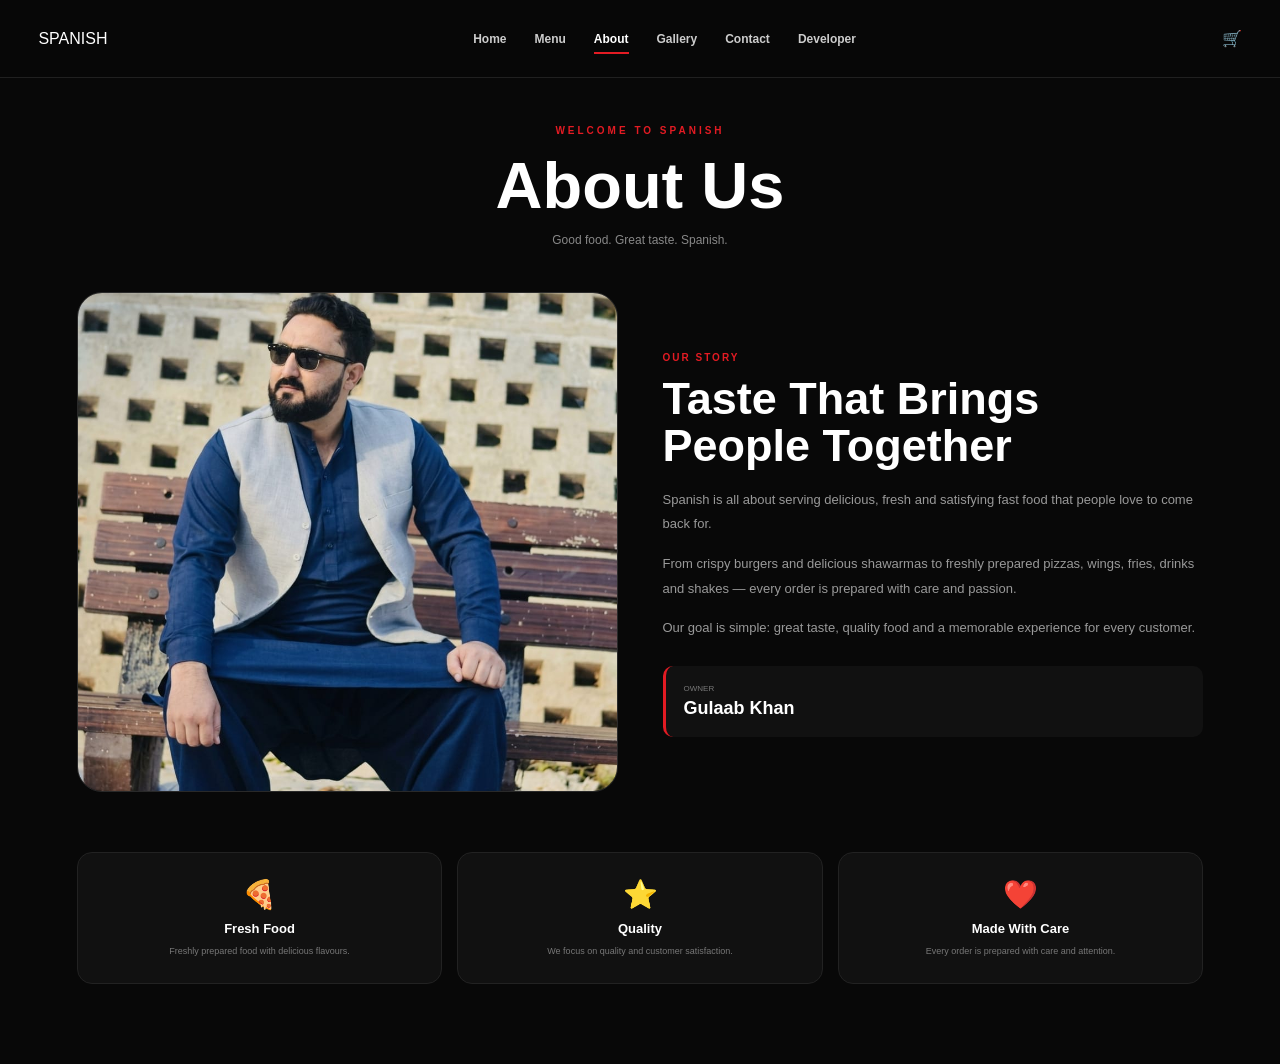
==== commit 093f6cb1: "Add files via upload" ====
--- a/about.html
+++ b/about.html
@@ -229,7 +229,15 @@
                 </a>
 
             </nav>
-
+<button
+    class="menu-toggle"
+    id="menuToggle"
+    type="button"
+    aria-label="Open menu">
+
+    ☰
+
+</button>
             <a href="menu.html" class="nav-cart">
                 🛒
             </a>
--- a/spanish.css
+++ b/spanish.css
@@ -2876,4 +2876,1094 @@
         width: 100%;
         height: auto;
     }
+}
+/* =========================================
+   MOBILE NAVBAR FIX
+========================================= */
+
+.mobile-menu-btn {
+    display: none;
+
+    width: 42px;
+    height: 42px;
+
+    border: 1px solid #292929;
+    border-radius: 10px;
+
+    background: #151515;
+    color: white;
+
+    font-size: 21px;
+    cursor: pointer;
+
+    align-items: center;
+    justify-content: center;
+}
+
+
+/* MOBILE */
+
+@media (max-width: 800px) {
+
+    .nav-container {
+        position: relative;
+    }
+
+    .mobile-menu-btn {
+        display: flex;
+
+        margin-left: auto;
+        margin-right: 7px;
+    }
+
+    .nav {
+        position: absolute;
+
+        top: 65px;
+        left: 0;
+
+        width: 100%;
+
+        display: none !important;
+
+        flex-direction: column;
+
+        padding: 10px 18px;
+
+        background: #0b0b0b;
+
+        border-bottom: 1px solid #292929;
+
+        z-index: 99999;
+    }
+
+    .nav.mobile-open {
+        display: flex !important;
+    }
+
+    .nav a {
+        width: 100%;
+
+        padding: 15px 5px;
+
+        border-bottom: 1px solid #1c1c1c;
+
+        text-decoration: none;
+
+        color: #aaa;
+
+        font-size: 11px;
+    }
+
+    .nav a.active {
+        color: white;
+    }
+
+    .nav-cart {
+        flex-shrink: 0;
+    }
+
+}
+/* =========================================
+   MOBILE NAVBAR FIX
+========================================= */
+
+.mobile-menu-btn {
+    display: none;
+
+    width: 42px;
+    height: 42px;
+
+    border: 1px solid #292929;
+    border-radius: 10px;
+
+    background: #151515;
+    color: white;
+
+    font-size: 21px;
+    cursor: pointer;
+
+    align-items: center;
+    justify-content: center;
+}
+
+
+/* MOBILE */
+
+@media (max-width: 800px) {
+
+    .nav-container {
+        position: relative;
+    }
+
+    .mobile-menu-btn {
+        display: flex;
+
+        margin-left: auto;
+        margin-right: 7px;
+    }
+
+    .nav {
+        position: absolute;
+
+        top: 65px;
+        left: 0;
+
+        width: 100%;
+
+        display: none !important;
+
+        flex-direction: column;
+
+        padding: 10px 18px;
+
+        background: #0b0b0b;
+
+        border-bottom: 1px solid #292929;
+
+        z-index: 99999;
+    }
+
+    .nav.mobile-open {
+        display: flex !important;
+    }
+
+    .nav a {
+        width: 100%;
+
+        padding: 15px 5px;
+
+        border-bottom: 1px solid #1c1c1c;
+
+        text-decoration: none;
+
+        color: #aaa;
+
+        font-size: 11px;
+    }
+
+    .nav a.active {
+        color: white;
+    }
+
+    .nav-cart {
+        flex-shrink: 0;
+    }
+
+}
+.hero-slider {
+    position: relative;
+    width: 100%;
+    height: 600px;
+    overflow: hidden;
+}
+
+.slider-track {
+    display: flex;
+    width: 100%;
+    height: 100%;
+    transition: transform 0.6s ease;
+}
+
+.slide {
+    position: relative;
+    min-width: 100%;
+    height: 100%;
+}
+
+.slide img {
+    display: block;
+    width: 100%;
+    height: 100%;
+    object-fit: cover;
+}
+/* =========================================
+   SPANISH SLIDER — RESPONSIVE
+========================================= */
+
+.hero-slider {
+    position: relative;
+    width: 100%;
+    height: clamp(360px, 72vh, 600px);
+    min-height: 360px;
+    overflow: hidden;
+    background: #080808;
+}
+
+.slider-track {
+    display: flex;
+    width: 100%;
+    height: 100%;
+    transition: transform .6s ease;
+    touch-action: pan-y;
+}
+
+.slide {
+    position: relative;
+    min-width: 100%;
+    width: 100%;
+    height: 100%;
+    overflow: hidden;
+}
+
+.slide img {
+    display: block;
+    width: 100%;
+    height: 100%;
+    object-fit: cover;
+    object-position: center;
+}
+
+.slide::after {
+    content: "";
+    position: absolute;
+    inset: 0;
+    background: linear-gradient(
+        90deg,
+        rgba(0,0,0,.82),
+        rgba(0,0,0,.42),
+        rgba(0,0,0,.12)
+    );
+    z-index: 1;
+}
+
+
+/* =========================================
+   SLIDER TEXT
+========================================= */
+
+.slide-content {
+    position: absolute;
+    z-index: 2;
+
+    left: clamp(20px, 8vw, 100px);
+    right: 70px;
+
+    top: 50%;
+    transform: translateY(-50%);
+
+    max-width: 650px;
+}
+
+.slide-content span {
+    display: block;
+
+    color: #e31b23;
+
+    font-size: clamp(7px, 1vw, 11px);
+
+    font-weight: 900;
+
+    letter-spacing: clamp(1.5px, .4vw, 3px);
+
+    margin-bottom: 10px;
+}
+
+.slide-content h1 {
+    margin: 0 0 22px;
+
+    color: #fff;
+
+    font-size: clamp(34px, 6vw, 76px);
+
+    line-height: .98;
+
+    font-weight: 900;
+}
+
+.slide-content a {
+    display: inline-flex;
+
+    align-items: center;
+    justify-content: center;
+
+    min-height: 42px;
+
+    padding: 0 22px;
+
+    background: #e31b23;
+
+    color: #fff;
+
+    text-decoration: none;
+
+    border-radius: 50px;
+
+    font-size: 9px;
+
+    font-weight: 900;
+
+    letter-spacing: .5px;
+}
+
+
+/* =========================================
+   ARROWS
+========================================= */
+
+.slider-arrow {
+    position: absolute;
+
+    top: 50%;
+
+    transform: translateY(-50%);
+
+    z-index: 5;
+
+    width: 42px;
+    height: 42px;
+
+    display: flex;
+
+    align-items: center;
+    justify-content: center;
+
+    padding: 0;
+
+    border: 1px solid rgba(255,255,255,.25);
+
+    border-radius: 50%;
+
+    background: rgba(0,0,0,.45);
+
+    color: #fff;
+
+    font-size: 27px;
+
+    line-height: 1;
+
+    cursor: pointer;
+}
+
+.slider-prev {
+    left: 15px;
+}
+
+.slider-next {
+    right: 15px;
+}
+
+
+/* =========================================
+   DOTS
+========================================= */
+
+.slider-dots {
+    position: absolute;
+
+    z-index: 5;
+
+    left: 50%;
+    bottom: 18px;
+
+    transform: translateX(-50%);
+
+    display: flex;
+
+    align-items: center;
+
+    gap: 6px;
+}
+
+.slider-dot {
+    width: 6px;
+    height: 6px;
+
+    padding: 0;
+
+    border: 0;
+
+    border-radius: 50%;
+
+    background: rgba(255,255,255,.55);
+
+    cursor: pointer;
+}
+
+.slider-dot.active {
+    width: 20px;
+
+    border-radius: 10px;
+
+    background: #e31b23;
+}
+
+
+/* =========================================
+   📱 PHONE
+========================================= */
+
+@media (max-width: 600px) {
+
+    .hero-slider {
+        height: 430px;
+        min-height: 430px;
+    }
+
+    .slide img {
+        object-position: center;
+    }
+
+    .slide-content {
+        left: 22px;
+        right: 55px;
+
+        top: 50%;
+    }
+
+    .slide-content span {
+        font-size: 7px;
+        letter-spacing: 2px;
+        margin-bottom: 8px;
+    }
+
+    .slide-content h1 {
+        font-size: clamp(30px, 10vw, 43px);
+
+        line-height: 1;
+
+        margin-bottom: 18px;
+    }
+
+    .slide-content a {
+        min-height: 38px;
+
+        padding: 0 18px;
+
+        font-size: 8px;
+    }
+
+    .slider-arrow {
+        width: 34px;
+        height: 34px;
+
+        font-size: 22px;
+    }
+
+    .slider-prev {
+        left: 9px;
+    }
+
+    .slider-next {
+        right: 9px;
+    }
+
+    .slider-dots {
+        bottom: 13px;
+    }
+
+}
+
+
+/* =========================================
+   📱 SMALL PHONES
+========================================= */
+
+@media (max-width: 380px) {
+
+    .hero-slider {
+        height: 390px;
+        min-height: 390px;
+    }
+
+    .slide-content {
+        left: 18px;
+        right: 48px;
+    }
+
+    .slide-content h1 {
+        font-size: 29px;
+    }
+
+    .slide-content a {
+        min-height: 35px;
+        padding: 0 15px;
+    }
+
+}
+/* =====================================================
+   PAYMENT SCREENSHOT UPLOAD
+===================================================== */
+
+.upload-btn {
+    display: flex;
+    align-items: center;
+    justify-content: center;
+
+    width: 100%;
+    min-height: 45px;
+
+    background: #e31b23;
+    color: #fff;
+
+    border-radius: 10px;
+
+    font-size: 10px;
+    font-weight: 900;
+
+    cursor: pointer;
+
+    transition: .2s;
+}
+
+.upload-btn:active {
+    transform: scale(.97);
+}
+
+.screenshot-preview {
+    display: none;
+
+    position: relative;
+
+    margin-top: 12px;
+
+    width: 100%;
+
+    padding: 8px;
+
+    background: #151515;
+
+    border: 1px solid #292929;
+
+    border-radius: 10px;
+
+    overflow: hidden;
+}
+
+.screenshot-preview.has-image {
+    display: block;
+}
+
+.screenshot-preview img {
+    display: block;
+
+    width: 100%;
+    max-height: 260px;
+
+    object-fit: contain;
+
+    border-radius: 7px;
+}
+
+/* CROSS BUTTON */
+
+.remove-screenshot {
+    position: absolute;
+
+    top: 12px;
+    right: 12px;
+
+    width: 30px;
+    height: 30px;
+
+    display: flex;
+    align-items: center;
+    justify-content: center;
+
+    border: 0;
+
+    border-radius: 50%;
+
+    background: #e31b23;
+
+    color: #fff;
+
+    font-size: 18px;
+    font-weight: 900;
+
+    cursor: pointer;
+
+    z-index: 5;
+
+    box-shadow: 0 3px 10px rgba(0,0,0,.5);
+}
+
+.no-screenshot {
+    display: block;
+
+    padding: 12px 5px;
+
+    color: #777;
+
+    text-align: center;
+
+    font-size: 8px;
+}
+.slider {
+    width: 100%;
+    height: clamp(180px, 42vw, 430px);
+    overflow: hidden;
+    border-radius: 18px;
+    position: relative;
+}
+.slider img {
+    width: 100%;
+    height: 100%;
+    object-fit: cover;
+    object-position: center;
+    display: block;
+}
+/* =====================================================
+   MENU IMAGE VIEW
+===================================================== */
+
+.menu-images-section {
+    width: 100%;
+    padding: 50px 0 20px;
+}
+
+.menu-images-container {
+    width: min(1180px, 92%);
+    margin: auto;
+
+    display: grid;
+    grid-template-columns: repeat(2, 1fr);
+
+    gap: 20px;
+}
+
+.menu-image-box {
+    position: relative;
+
+    overflow: hidden;
+
+    background: #111;
+
+    border: 1px solid #252525;
+
+    border-radius: 18px;
+}
+
+.menu-image-box img {
+    width: 100%;
+    height: auto;
+
+    display: block;
+
+    object-fit: contain;
+}
+
+
+/* VIEW BUTTON */
+
+.view-menu-btn {
+    position: absolute;
+
+    left: 50%;
+    bottom: 18px;
+
+    transform: translateX(-50%);
+
+    border: 0;
+
+    padding: 12px 20px;
+
+    border-radius: 50px;
+
+    background: #e31b23;
+
+    color: #fff;
+
+    font-size: 10px;
+
+    font-weight: 900;
+
+    cursor: pointer;
+
+    box-shadow: 0 5px 20px rgba(0,0,0,.45);
+
+    transition: .25s;
+}
+
+.view-menu-btn:hover {
+    background: #fff;
+    color: #111;
+
+    transform:
+        translateX(-50%)
+        scale(1.05);
+}
+
+
+/* =====================================================
+   FULLSCREEN VIEWER
+===================================================== */
+
+.menu-viewer {
+    position: fixed;
+
+    inset: 0;
+
+    z-index: 99999;
+
+    display: flex;
+
+    align-items: center;
+    justify-content: center;
+
+    padding: 20px;
+
+    background: rgba(0,0,0,.96);
+
+    opacity: 0;
+
+    visibility: hidden;
+
+    transition: .25s;
+}
+
+.menu-viewer.active {
+    opacity: 1;
+
+    visibility: visible;
+}
+
+
+/* IMAGE */
+
+.menu-viewer-content {
+    width: 100%;
+    height: 100%;
+
+    display: flex;
+
+    align-items: center;
+    justify-content: center;
+
+    overflow: auto;
+
+    touch-action: pinch-zoom;
+}
+
+.menu-viewer-content img {
+    max-width: 95%;
+    max-height: 92vh;
+
+    width: auto;
+    height: auto;
+
+    object-fit: contain;
+
+    border-radius: 8px;
+
+    user-select: none;
+
+    cursor: zoom-in;
+
+    transition: transform .25s ease;
+}
+
+
+/* CLOSE */
+
+.menu-viewer-close {
+    position: fixed;
+
+    top: 18px;
+    right: 18px;
+
+    z-index: 100000;
+
+    width: 44px;
+    height: 44px;
+
+    border: 0;
+
+    border-radius: 50%;
+
+    background: #e31b23;
+
+    color: #fff;
+
+    font-size: 27px;
+
+    line-height: 1;
+
+    cursor: pointer;
+}
+
+
+/* =====================================================
+   MOBILE
+===================================================== */
+
+@media (max-width: 650px) {
+
+    .menu-images-section {
+        padding-top: 30px;
+    }
+
+    .menu-images-container {
+
+        width: 94%;
+
+        grid-template-columns: 1fr;
+
+        gap: 14px;
+    }
+
+    .menu-image-box {
+
+        border-radius: 14px;
+    }
+
+    .view-menu-btn {
+
+        bottom: 12px;
+
+        padding: 10px 16px;
+
+        font-size: 8px;
+    }
+
+    .menu-viewer {
+
+        padding: 8px;
+    }
+
+    .menu-viewer-content img {
+
+        max-width: 100%;
+
+        max-height: 90vh;
+
+        border-radius: 4px;
+    }
+
+    .menu-viewer-close {
+
+        top: 10px;
+        right: 10px;
+
+        width: 38px;
+        height: 38px;
+
+        font-size: 23px;
+    }
+
+}
+/* =====================================================
+   SCREENSHOT UPLOAD
+===================================================== */
+
+.screenshot {
+    margin-top: 12px;
+    padding: 14px;
+
+    background: #111;
+
+    border: 1px dashed #444;
+
+    border-radius: 12px;
+}
+
+.screenshot p {
+    margin: 0 0 10px;
+
+    color: #aaa;
+
+    font-size: 9px;
+}
+
+#paymentScreenshot {
+    display: none;
+}
+
+.choose-screenshot {
+    display: flex;
+
+    align-items: center;
+    justify-content: center;
+
+    width: 100%;
+
+    padding: 13px;
+
+    border-radius: 50px;
+
+    background: #e31b23;
+
+    color: white;
+
+    font-size: 9px;
+
+    font-weight: 900;
+
+    cursor: pointer;
+
+    text-align: center;
+}
+
+.screenshot-preview {
+    margin-top: 10px;
+
+    min-height: 45px;
+
+    display: flex;
+
+    align-items: center;
+    justify-content: center;
+
+    color: #666;
+
+    font-size: 8px;
+
+    border-radius: 10px;
+
+    overflow: hidden;
+
+    background: #090909;
+}
+
+.screenshot-preview img {
+    width: 100%;
+
+    max-height: 180px;
+
+    object-fit: contain;
+
+    display: block;
+
+    border-radius: 10px;
+}
+
+.remove-screenshot {
+    width: 100%;
+
+    margin-top: 8px;
+
+    padding: 10px;
+
+    border: 0;
+
+    border-radius: 50px;
+
+    background: #222;
+
+    color: #ff4b52;
+
+    font-size: 8px;
+
+    font-weight: 900;
+
+    cursor: pointer;
+}
+/* =========================================================
+   MOBILE NAV FIX
+========================================================= */
+
+@media (max-width: 768px) {
+
+    .menu-toggle {
+        display: flex !important;
+
+        align-items: center;
+        justify-content: center;
+
+        width: 42px;
+        height: 42px;
+
+        border: 0;
+        border-radius: 10px;
+
+        background: #151515;
+
+        color: #fff;
+
+        font-size: 22px;
+
+        cursor: pointer;
+
+        z-index: 9999;
+    }
+
+    .nav {
+        position: fixed;
+
+        top: 70px;
+        left: 4%;
+        right: 4%;
+
+        display: none;
+
+        flex-direction: column;
+
+        gap: 4px;
+
+        padding: 12px;
+
+        background: #101010;
+
+        border: 1px solid #252525;
+
+        border-radius: 15px;
+
+        box-shadow: 0 15px 40px rgba(0,0,0,.5);
+
+        z-index: 9998;
+    }
+
+    .nav.active,
+    .nav.mobile-open {
+        display: flex !important;
+    }
+
+    .nav a {
+        width: 100%;
+
+        padding: 13px 15px;
+
+        border-radius: 10px;
+
+        color: #fff;
+
+        text-decoration: none;
+
+        font-size: 12px;
+    }
+
+    .nav a:hover,
+    .nav a.active {
+        background: #e31b23;
+    }
+
+
+    /* Screenshot button */
+
+    .choose-screenshot {
+        display: flex !important;
+
+        align-items: center;
+        justify-content: center;
+
+        width: 100%;
+
+        min-height: 46px;
+
+        padding: 12px;
+
+        border-radius: 50px;
+
+        background: #e31b23;
+
+        color: #fff;
+
+        font-size: 10px;
+
+        font-weight: 900;
+
+        cursor: pointer;
+
+        -webkit-tap-highlight-color: transparent;
+    }
+
+    #paymentScreenshot {
+        position: absolute;
+
+        width: 1px;
+        height: 1px;
+
+        opacity: 0;
+    }
+
 }
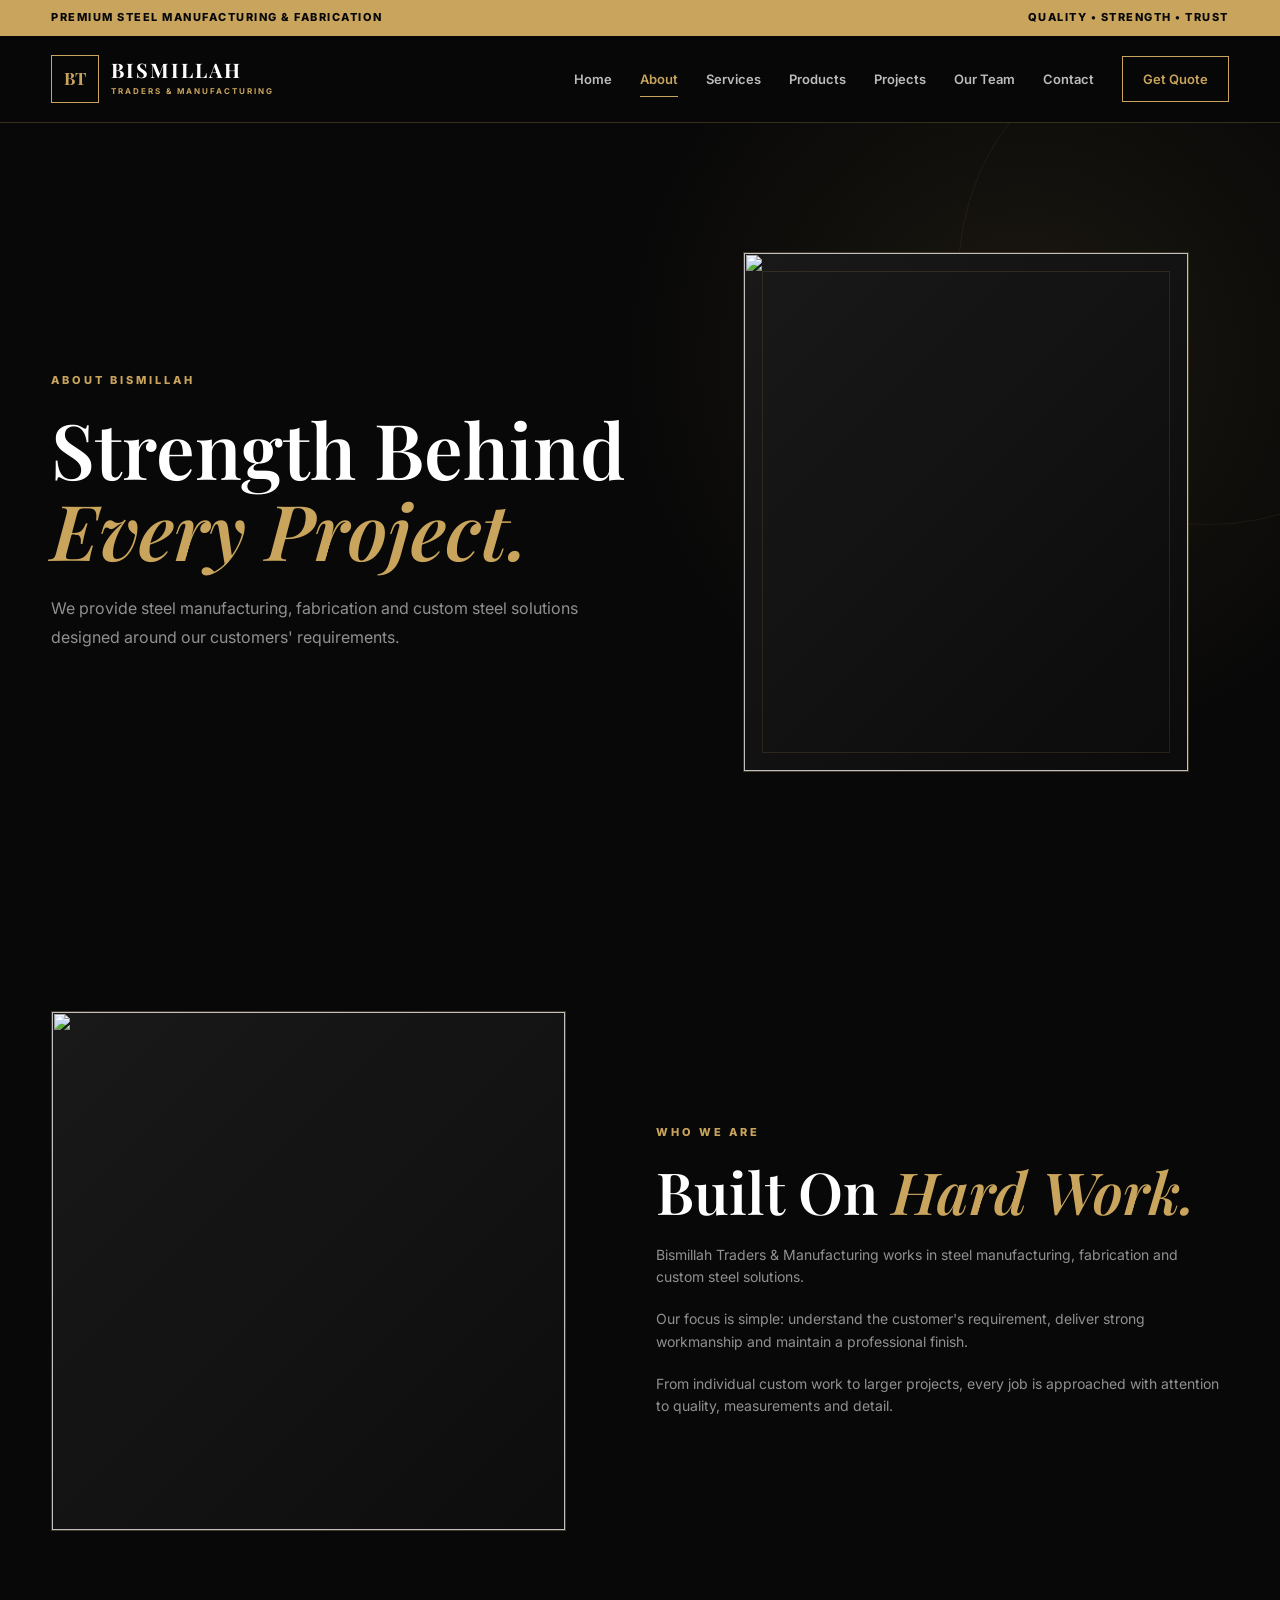
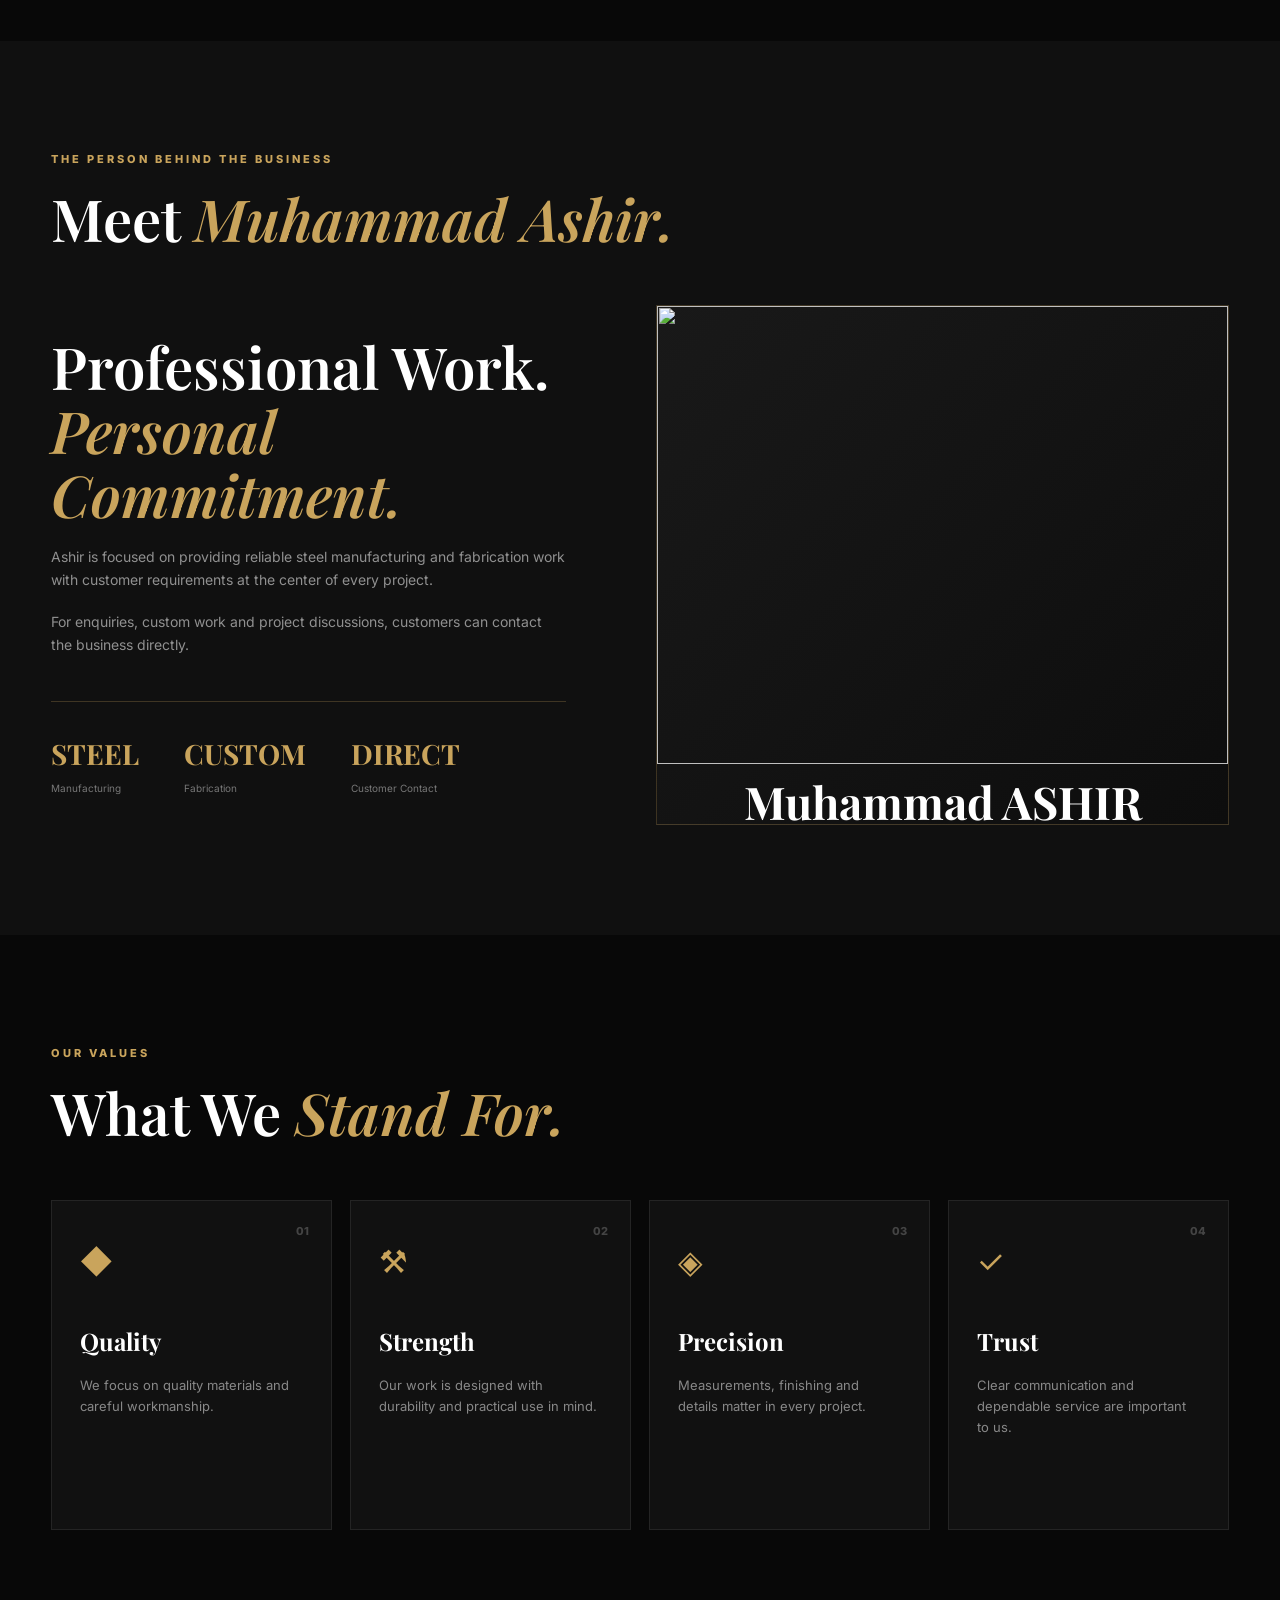
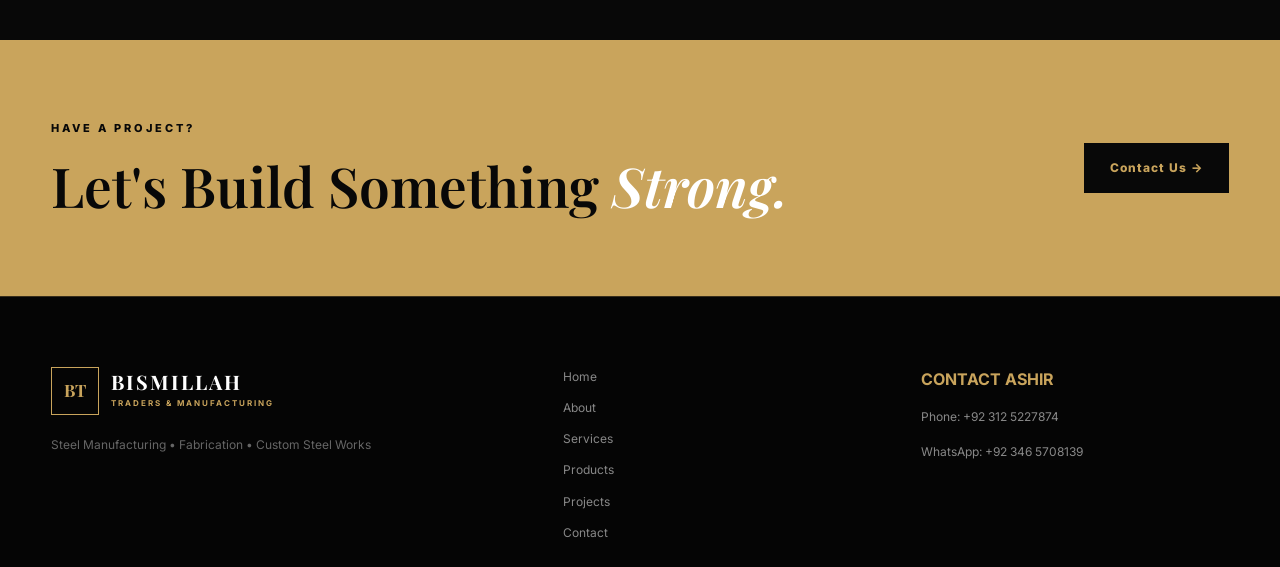
==== commit 2b28727b: "Add files via upload" ====
--- a/about.html
+++ b/about.html
@@ -5,366 +5,386 @@
     <meta charset="UTF-8">
     <meta name="viewport" content="width=device-width, initial-scale=1.0">
 
-    <title>Spanish | About Us</title>
-
-    <link rel="stylesheet" href="spanish.css">
-
-    <style>
-        * {
-            box-sizing: border-box;
-        }
-
-        body {
-            margin: 0;
-            background: #080808;
-            color: #fff;
-            font-family: Arial, sans-serif;
-        }
-
-        .about-page {
-            padding: 120px 6% 80px;
-        }
-
-        .about-container {
-            max-width: 1150px;
-            margin: auto;
-        }
-
-        .about-title {
-            text-align: center;
-            margin-bottom: 45px;
-        }
-
-        .about-title span {
-            color: #e31b23;
-            font-size: 10px;
-            font-weight: 900;
-            letter-spacing: 3px;
-        }
-
-        .about-title h1 {
-            font-size: clamp(38px, 7vw, 65px);
-            margin: 10px 0;
-        }
-
-        .about-title p {
-            color: #888;
-            font-size: 12px;
-        }
-
-        .about-content {
-            display: grid;
-            grid-template-columns: 1fr 1fr;
-            gap: 45px;
-            align-items: center;
-        }
-
-        .owner-photo {
-            width: 100%;
-            height: 500px;
-            border-radius: 25px;
-            overflow: hidden;
-            background: #151515;
-            border: 1px solid #292929;
-        }
-
-        .owner-photo img {
-            width: 100%;
-            height: 100%;
-            object-fit: cover;
-        }
-
-        .owner-placeholder {
-            height: 100%;
-            display: flex;
-            align-items: center;
-            justify-content: center;
-            text-align: center;
-            color: #777;
-            font-size: 12px;
-            padding: 30px;
-        }
-
-        .about-text span {
-            color: #e31b23;
-            font-size: 10px;
-            font-weight: 900;
-            letter-spacing: 2px;
-        }
-
-        .about-text h2 {
-            font-size: clamp(28px, 5vw, 45px);
-            margin: 10px 0 18px;
-        }
-
-        .about-text p {
-            color: #999;
-            font-size: 13px;
-            line-height: 1.9;
-            margin-bottom: 15px;
-        }
-
-        .owner-name {
-            margin-top: 25px;
-            padding: 18px;
-            background: #111;
-            border-left: 3px solid #e31b23;
-            border-radius: 10px;
-        }
-
-        .owner-name small {
-            display: block;
-            color: #777;
-            font-size: 8px;
-            margin-bottom: 5px;
-        }
-
-        .owner-name strong {
-            font-size: 18px;
-        }
-
-        .about-cards {
-            display: grid;
-            grid-template-columns: repeat(3, 1fr);
-            gap: 15px;
-            margin-top: 60px;
-        }
-
-        .about-card {
-            padding: 25px 18px;
-            background: #111;
-            border: 1px solid #222;
-            border-radius: 15px;
-            text-align: center;
-        }
-
-        .about-card .icon {
-            font-size: 28px;
-            margin-bottom: 10px;
-        }
-
-        .about-card h3 {
-            font-size: 13px;
-            margin: 5px 0 8px;
-        }
-
-        .about-card p {
-            color: #777;
-            font-size: 9px;
-            line-height: 1.6;
-        }
-
-        @media (max-width: 700px) {
-
-            .about-page {
-                padding: 105px 4% 60px;
-            }
-
-            .about-content {
-                grid-template-columns: 1fr;
-                gap: 25px;
-            }
-
-            .owner-photo {
-                height: 330px;
-            }
-
-            .about-text h2 {
-                font-size: 30px;
-            }
-
-            .about-text p {
-                font-size: 11px;
-                line-height: 1.7;
-            }
-
-            .about-cards {
-                grid-template-columns: 1fr;
-                margin-top: 35px;
-            }
-
-            .about-card {
-                padding: 20px;
-            }
-        }
-    </style>
+    <meta name="description"
+        content="Learn more about Bismillah Traders & Manufacturing and our steel manufacturing and fabrication work.">
+
+    <title>About Us | Bismillah Traders & Manufacturing</title>
+
+    <link rel="preconnect" href="https://fonts.googleapis.com">
+    <link rel="preconnect" href="https://fonts.gstatic.com" crossorigin>
+
+    <link
+        href="https://fonts.googleapis.com/css2?family=Inter:wght@400;500;600;700;800&family=Playfair+Display:wght@500;600;700&display=swap"
+        rel="stylesheet">
+
+    <link rel="stylesheet" href="style.css">
 </head>
 
 <body>
 
+    <!-- TOP BAR -->
+
+    <div class="top-bar">
+
+        <div class="container top-bar-content">
+
+            <p>PREMIUM STEEL MANUFACTURING & FABRICATION</p>
+
+            <p>QUALITY • STRENGTH • TRUST</p>
+
+        </div>
+
+    </div>
+
+
     <!-- NAVBAR -->
 
     <header class="header">
 
-        <div class="nav-container">
+        <nav class="navbar container">
 
             <a href="index.html" class="logo">
-                SPANISH
+
+                <div class="logo-icon">
+                    BT
+                </div>
+
+                <div class="logo-text">
+
+                    <h2>BISMILLAH</h2>
+
+                    <span>
+                        TRADERS & MANUFACTURING
+                    </span>
+
+                </div>
+
             </a>
 
-            <nav class="nav">
+
+            <div class="nav-menu" id="navMenu">
 
                 <a href="index.html">
                     Home
                 </a>
 
-                <a href="menu.html">
-                    Menu
-                </a>
-
                 <a href="about.html" class="active">
                     About
                 </a>
 
-                <a href="gallery.html">
-                    Gallery
-                </a>
-
+                <a href="services.html">
+                    Services
+                </a>
+
+                <a href="products.html">
+                    Products
+                </a>
+
+                <a href="projects.html">
+                    Projects
+                </a>
+
+                <a href="team.html">
+                    Our Team
+                </a>
                 <a href="contact.html">
                     Contact
                 </a>
 
-                <a href="developer.html">
-                    Developer
-                </a>
-
-            </nav>
-<button
-    class="menu-toggle"
-    id="menuToggle"
-    type="button"
-    aria-label="Open menu">
-
-    ☰
-
-</button>
-            <a href="menu.html" class="nav-cart">
-                🛒
-            </a>
+                <a href="contact.html" class="nav-button">
+                    Get Quote
+                </a>
+
+            </div>
+
+
+            <button class="menu-toggle" id="menuToggle">
+                ☰
+            </button>
+
+        </nav>
+
+    </header>
+
+
+    <!-- PAGE HERO -->
+
+    <section class="hero">
+
+        <div class="container hero-container">
+
+            <div class="hero-content">
+
+                <p class="hero-label">
+                    ABOUT BISMILLAH
+                </p>
+
+                <h1>
+
+                    Strength Behind
+                    <span>Every Project.</span>
+
+                </h1>
+
+                <p class="hero-description">
+
+                    We provide steel manufacturing,
+                    fabrication and custom steel
+                    solutions designed around our
+                    customers' requirements.
+
+                </p>
+
+            </div>
+
+
+            <div class="hero-visual">
+
+                <div class="hero-image-placeholder">
+
+                    <div class="placeholder-content">
+
+                     <img src="images/WhatsApp Image 2026-08-12 at 5.23.03 PM.jpeg">
+
+                      
+                        
+
+                    </div>
+
+                </div>
+
+            </div>
 
         </div>
 
-    </header>
-
-
-    <!-- ABOUT -->
-
-    <main class="about-page">
-
-        <div class="about-container">
-
-            <div class="about-title">
-
-                <span>
-                    WELCOME TO SPANISH
-                </span>
-
-                <h1>
-                    About Us
-                </h1>
+    </section>
+
+
+    <!-- ABOUT COMPANY -->
+
+    <section class="section">
+
+        <div class="container about-container">
+
+            <div class="about-image">
+
+                <div class="photo-placeholder">
+<img src="images/griil.jpeg">
+                 
+                
+
+                </div>
+
+            </div>
+
+
+            <div class="about-content">
+
+                <p class="section-label">
+                    WHO WE ARE
+                </p>
+
+                <h2>
+
+                    Built On
+                    <span>Hard Work.</span>
+
+                </h2>
 
                 <p>
-                    Good food. Great taste. Spanish.
-                </p>
-
-            </div>
-
-
-            <div class="about-content">
-
-
-                <!-- OWNER IMAGE -->
-
-                <div class="owner-photo">
-
-                <img src="Spimages/gulab.jpeg">
-
-                    <div class="owner-placeholder">
-
-                        OWNER PHOTO<br><br>
-                        Replace this area with<br>
-                        Owner Gulaab Khan's photo.
-
-                    </div>
-
-                </div>
-
-
-                <!-- TEXT -->
-
-                <div class="about-text">
-
-                    <span>
-                        OUR STORY
+
+                    Bismillah Traders & Manufacturing
+                    works in steel manufacturing,
+                    fabrication and custom steel
+                    solutions.
+
+                </p>
+
+                <p>
+
+                    Our focus is simple: understand
+                    the customer's requirement,
+                    deliver strong workmanship and
+                    maintain a professional finish.
+
+                </p>
+
+                <p>
+
+                    From individual custom work to
+                    larger projects, every job is
+                    approached with attention to
+                    quality, measurements and detail.
+
+                </p>
+
+            </div>
+
+        </div>
+
+    </section>
+
+
+    <!-- ASHIR -->
+
+    <section class="section dark-section">
+
+        <div class="container">
+
+            <div class="section-heading">
+
+                <div>
+
+                    <p class="section-label">
+                        THE PERSON BEHIND THE BUSINESS
+                    </p>
+
+                    <h2>
+
+                        Meet
+                        <span>Muhammad Ashir.</span>
+
+                    </h2>
+
+                </div>
+
+            </div>
+
+
+            <div class="about-container">
+
+                <div class="about-content">
+
+                    <h2>
+
+                        Professional Work.
+                        <br>
+
+                        <span>Personal Commitment.</span>
+
+                    </h2>
+
+                    <p>
+
+                        Ashir is focused on providing
+                        reliable steel manufacturing
+                        and fabrication work with
+                        customer requirements at the
+                        center of every project.
+
+                    </p>
+
+                    <p>
+
+                        For enquiries, custom work and
+                        project discussions, customers
+                        can contact the business directly.
+
+                    </p>
+
+
+                    <div class="about-stats">
+
+                        <div>
+
+                            <strong>
+                                STEEL
+                            </strong>
+
+                            <span>
+                                Manufacturing
+                            </span>
+
+                        </div>
+
+
+                        <div>
+
+                            <strong>
+                                CUSTOM
+                            </strong>
+
+                            <span>
+                                Fabrication
+                            </span>
+
+                        </div>
+
+
+                        <div>
+
+                            <strong>
+                                DIRECT
+                            </strong>
+
+                            <span>
+                                Customer Contact
+                            </span>
+
+                        </div>
+
+                    </div>
+
+                </div>
+
+
+                <div class="about-image">
+
+                    <div class="photo-placeholder">
+
+                       <img src="images/WhatsApp Image 2026-08-13 at 10.00.02 PM.jpeg">
+                        <h3>
+                          Muhammad ASHIR
+                        </h3>
+
+                    </div>
+
+                </div>
+
+            </div>
+
+        </div>
+
+    </section>
+
+
+    <!-- OUR VALUES -->
+
+    <section class="section">
+
+        <div class="container">
+
+            <div class="section-heading">
+
+                <div>
+
+                    <p class="section-label">
+                        OUR VALUES
+                    </p>
+
+                    <h2>
+
+                        What We
+                        <span>Stand For.</span>
+
+                    </h2>
+
+                </div>
+
+            </div>
+
+
+            <div class="services-grid">
+
+
+                <article class="service-card">
+
+                    <span class="service-number">
+                        01
                     </span>
 
-                    <h2>
-                        Taste That Brings People Together
-                    </h2>
-
-                    <p>
-                        Spanish is all about serving delicious,
-                        fresh and satisfying fast food that people
-                        love to come back for.
-                    </p>
-
-                    <p>
-                        From crispy burgers and delicious shawarmas
-                        to freshly prepared pizzas, wings, fries,
-                        drinks and shakes — every order is prepared
-                        with care and passion.
-                    </p>
-
-                    <p>
-                        Our goal is simple: great taste, quality
-                        food and a memorable experience for every
-                        customer.
-                    </p>
-
-
-                    <div class="owner-name">
-
-                        <small>
-                            OWNER
-                        </small>
-
-                        <strong>
-                            Gulaab Khan
-                        </strong>
-
-                    </div>
-
-                </div>
-
-            </div>
-
-
-            <!-- FEATURES -->
-
-            <div class="about-cards">
-
-                <div class="about-card">
-
-                    <div class="icon">
-                        🍕
-                    </div>
-
-                    <h3>
-                        Fresh Food
-                    </h3>
-
-                    <p>
-                        Freshly prepared food with delicious
-                        flavours.
-                    </p>
-
-                </div>
-
-
-                <div class="about-card">
-
-                    <div class="icon">
-                        ⭐
+                    <div class="service-icon">
+                        ◆
                     </div>
 
                     <h3>
@@ -372,35 +392,227 @@
                     </h3>
 
                     <p>
-                        We focus on quality and customer
-                        satisfaction.
-                    </p>
-
-                </div>
-
-
-                <div class="about-card">
-
-                    <div class="icon">
-                        ❤️
+                        We focus on quality materials
+                        and careful workmanship.
+                    </p>
+
+                </article>
+
+
+                <article class="service-card">
+
+                    <span class="service-number">
+                        02
+                    </span>
+
+                    <div class="service-icon">
+                        ⚒
                     </div>
 
                     <h3>
-                        Made With Care
+                        Strength
                     </h3>
 
                     <p>
-                        Every order is prepared with care
-                        and attention.
-                    </p>
-
-                </div>
+                        Our work is designed with
+                        durability and practical use
+                        in mind.
+                    </p>
+
+                </article>
+
+
+                <article class="service-card">
+
+                    <span class="service-number">
+                        03
+                    </span>
+
+                    <div class="service-icon">
+                        ◈
+                    </div>
+
+                    <h3>
+                        Precision
+                    </h3>
+
+                    <p>
+                        Measurements, finishing and
+                        details matter in every project.
+                    </p>
+
+                </article>
+
+
+                <article class="service-card">
+
+                    <span class="service-number">
+                        04
+                    </span>
+
+                    <div class="service-icon">
+                        ✓
+                    </div>
+
+                    <h3>
+                        Trust
+                    </h3>
+
+                    <p>
+                        Clear communication and
+                        dependable service are important
+                        to us.
+                    </p>
+
+                </article>
 
             </div>
 
         </div>
 
-    </main>
+    </section>
+
+
+    <!-- CTA -->
+
+    <section class="cta-section">
+
+        <div class="container cta-container">
+
+            <div>
+
+                <p class="section-label">
+                    HAVE A PROJECT?
+                </p>
+
+                <h2>
+
+                    Let's Build Something
+                    <span>Strong.</span>
+
+                </h2>
+
+            </div>
+
+
+            <a href="contact.html"
+                class="btn btn-gold">
+
+                Contact Us →
+
+            </a>
+
+        </div>
+
+    </section>
+
+
+    <!-- FOOTER -->
+
+    <footer class="footer">
+
+        <div class="container footer-container">
+
+
+            <div class="footer-brand">
+
+                <a href="index.html" class="logo">
+
+                    <div class="logo-icon">
+                        BT
+                    </div>
+
+                    <div class="logo-text">
+
+                        <h2>
+                            BISMILLAH
+                        </h2>
+
+                        <span>
+                            TRADERS & MANUFACTURING
+                        </span>
+
+                    </div>
+
+                </a>
+
+
+                <p>
+                    Steel Manufacturing •
+                    Fabrication • Custom Steel Works
+                </p>
+
+            </div>
+
+
+            <div class="footer-links">
+
+                <a href="index.html">
+                    Home
+                </a>
+
+                <a href="about.html">
+                    About
+                </a>
+
+                <a href="services.html">
+                    Services
+                </a>
+
+                <a href="products.html">
+                    Products
+                </a>
+
+                <a href="projects.html">
+                    Projects
+                </a>
+
+                <a href="contact.html">
+                    Contact
+                </a>
+
+            </div>
+
+
+            <!-- ASHIR CONTACT -->
+
+            <div class="footer-contact">
+
+                <strong style="color:#c9a45c;">
+                    CONTACT ASHIR
+                </strong>
+
+                <a href="tel:+923125227874">
+                  Phone:
+                   +92 312 5227874
+                </a>
+
+                <a href="https://wa.me/923465708139"
+                    target="_blank">
+
+                    WhatsApp:
+                    +92 346 5708139
+
+                </a>
+
+            </div>
+
+
+            <!-- DEVELOPER CREDIT -->
+
+
+
+    <!-- BACK TO TOP -->
+
+    <button id="backTop"
+        class="back-top">
+
+        ↑
+
+    </button>
+
+
+    <script src="script.js"></script>
 
 </body>
 
--- a/style.css
+++ b/style.css
@@ -0,0 +1,3165 @@
+/* =========================================================
+   BISMILLAH TRADERS & MANUFACTURING
+   PREMIUM BLACK + GOLD INDUSTRIAL THEME
+========================================================= */
+
+
+/* =========================
+   ROOT VARIABLES
+========================= */
+
+:root {
+    --black: #080808;
+    --black-2: #101010;
+    --black-3: #151515;
+
+    --gold: #c9a45c;
+    --gold-light: #e0c27b;
+    --gold-dark: #967338;
+
+    --white: #ffffff;
+    --text: #d7d7d7;
+    --muted: #909090;
+    --border: rgba(201, 164, 92, 0.25);
+
+    --container: 1200px;
+
+    --transition: 0.35s ease;
+}
+
+
+/* =========================
+   RESET
+========================= */
+
+* {
+    margin: 0;
+    padding: 0;
+    box-sizing: border-box;
+}
+
+html {
+    scroll-behavior: smooth;
+}
+
+body {
+    font-family: "Inter", sans-serif;
+    background: var(--black);
+    color: var(--white);
+    line-height: 1.6;
+    overflow-x: hidden;
+}
+
+img {
+    width: 100%;
+    display: block;
+}
+
+a {
+    text-decoration: none;
+    color: inherit;
+}
+
+button,
+input,
+textarea,
+select {
+    font: inherit;
+}
+
+button {
+    cursor: pointer;
+}
+
+.container {
+    width: min(92%, var(--container));
+    margin: auto;
+}
+
+.section {
+    padding: 110px 0;
+}
+
+.dark-section {
+    background: var(--black-2);
+}
+
+
+/* =========================
+   SCROLLBAR
+========================= */
+
+::-webkit-scrollbar {
+    width: 8px;
+}
+
+::-webkit-scrollbar-track {
+    background: var(--black);
+}
+
+::-webkit-scrollbar-thumb {
+    background: var(--gold-dark);
+}
+
+::-webkit-scrollbar-thumb:hover {
+    background: var(--gold);
+}
+
+
+/* =========================
+   TOP BAR
+========================= */
+
+.top-bar {
+    background: var(--gold);
+    color: #080808;
+    font-size: 11px;
+    font-weight: 800;
+    letter-spacing: 1.5px;
+}
+
+.top-bar-content {
+    min-height: 36px;
+    display: flex;
+    justify-content: space-between;
+    align-items: center;
+}
+
+
+/* =========================
+   NAVBAR
+========================= */
+
+.header {
+    position: sticky;
+    top: 0;
+    z-index: 1000;
+    background: rgba(8, 8, 8, 0.94);
+    backdrop-filter: blur(15px);
+    border-bottom: 1px solid var(--border);
+}
+
+.navbar {
+    min-height: 86px;
+    display: flex;
+    align-items: center;
+    justify-content: space-between;
+}
+
+
+/* LOGO */
+
+.logo {
+    display: flex;
+    align-items: center;
+    gap: 12px;
+}
+
+.logo-icon {
+    width: 48px;
+    height: 48px;
+    border: 1px solid var(--gold);
+    display: grid;
+    place-items: center;
+    color: var(--gold);
+    font-family: "Playfair Display", serif;
+    font-size: 17px;
+    font-weight: 700;
+}
+
+.logo-text h2 {
+    font-family: "Playfair Display", serif;
+    font-size: 20px;
+    line-height: 1;
+    letter-spacing: 2px;
+}
+
+.logo-text span {
+    display: block;
+    margin-top: 5px;
+    color: var(--gold);
+    font-size: 8px;
+    font-weight: 700;
+    letter-spacing: 2px;
+}
+
+
+/* NAV LINKS */
+
+.nav-menu {
+    display: flex;
+    align-items: center;
+    gap: 28px;
+}
+
+.nav-menu > a {
+    position: relative;
+    color: #bcbcbc;
+    font-size: 13px;
+    font-weight: 600;
+    transition: var(--transition);
+}
+
+.nav-menu > a:hover,
+.nav-menu > a.active {
+    color: var(--gold);
+}
+
+.nav-menu > a:not(.nav-button)::after {
+    content: "";
+    position: absolute;
+    left: 0;
+    bottom: -8px;
+    width: 0;
+    height: 1px;
+    background: var(--gold);
+    transition: var(--transition);
+}
+
+.nav-menu > a:hover::after,
+.nav-menu > a.active::after {
+    width: 100%;
+}
+
+.nav-button {
+    padding: 12px 20px;
+    border: 1px solid var(--gold);
+    color: var(--gold) !important;
+    transition: var(--transition);
+}
+
+.nav-button:hover {
+    background: var(--gold);
+    color: var(--black) !important;
+}
+
+.nav-button::after {
+    display: none;
+}
+
+
+/* MOBILE BUTTON */
+
+.menu-toggle {
+    display: none;
+    background: transparent;
+    border: 1px solid var(--border);
+    color: var(--gold);
+    width: 45px;
+    height: 42px;
+    font-size: 22px;
+}
+
+
+/* =========================
+   HERO
+========================= */
+
+.hero {
+    position: relative;
+    min-height: calc(100vh - 122px);
+    display: flex;
+    align-items: center;
+    background:
+        radial-gradient(circle at 80% 30%,
+        rgba(201, 164, 92, 0.10),
+        transparent 35%),
+        var(--black);
+    overflow: hidden;
+}
+
+.hero::before {
+    content: "";
+    position: absolute;
+    width: 500px;
+    height: 500px;
+    border: 1px solid rgba(201, 164, 92, 0.08);
+    border-radius: 50%;
+    right: -180px;
+    top: -100px;
+}
+
+.hero-container {
+    min-height: 650px;
+    display: grid;
+    grid-template-columns: 1fr 0.9fr;
+    align-items: center;
+    gap: 70px;
+}
+
+
+/* HERO CONTENT */
+
+.hero-label,
+.section-label {
+    color: var(--gold);
+    font-size: 11px;
+    font-weight: 800;
+    letter-spacing: 3px;
+    margin-bottom: 18px;
+}
+
+.hero-content h1 {
+    max-width: 700px;
+    font-family: "Playfair Display", serif;
+    font-size: clamp(45px, 6vw, 78px);
+    line-height: 1.05;
+    font-weight: 600;
+}
+
+.hero-content h1 span {
+    color: var(--gold);
+    font-style: italic;
+}
+
+.hero-description {
+    max-width: 580px;
+    margin-top: 25px;
+    color: var(--muted);
+    font-size: 16px;
+    line-height: 1.8;
+}
+
+
+/* BUTTONS */
+
+.hero-buttons {
+    display: flex;
+    gap: 15px;
+    margin-top: 35px;
+}
+
+.btn {
+    display: inline-flex;
+    justify-content: center;
+    align-items: center;
+    min-height: 50px;
+    padding: 0 25px;
+    font-size: 12px;
+    font-weight: 800;
+    letter-spacing: 1px;
+    transition: var(--transition);
+}
+
+.btn-gold {
+    background: var(--gold);
+    color: var(--black);
+    border: 1px solid var(--gold);
+}
+
+.btn-gold:hover {
+    background: transparent;
+    color: var(--gold);
+}
+
+.btn-outline {
+    border: 1px solid rgba(255, 255, 255, 0.25);
+    color: var(--white);
+}
+
+.btn-outline:hover {
+    border-color: var(--gold);
+    color: var(--gold);
+}
+
+
+/* TRUST */
+
+.hero-trust {
+    display: flex;
+    gap: 35px;
+    margin-top: 50px;
+}
+
+.trust-item {
+    display: flex;
+    align-items: center;
+    gap: 10px;
+}
+
+.trust-item strong {
+    color: var(--gold);
+    font-size: 12px;
+}
+
+.trust-item span {
+    color: #9d9d9d;
+    font-size: 11px;
+}
+
+
+/* HERO IMAGE */
+
+.hero-visual {
+    position: relative;
+    min-height: 550px;
+    display: flex;
+    align-items: center;
+    justify-content: center;
+}
+
+.hero-image-placeholder {
+    position: relative;
+    width: 85%;
+    height: 520px;
+    border: 1px solid var(--border);
+    background:
+        linear-gradient(
+            135deg,
+            #191919,
+            #0b0b0b
+        );
+    overflow: hidden;
+}
+
+.hero-image-placeholder::before {
+    content: "";
+    position: absolute;
+    inset: 18px;
+    border: 1px solid rgba(201, 164, 92, 0.15);
+}
+
+.placeholder-content {
+    position: absolute;
+    inset: 0;
+    display: flex;
+    align-items: center;
+    justify-content: center;
+    flex-direction: column;
+    text-align: center;
+}
+
+.placeholder-content span,
+.photo-placeholder span,
+.product-image span,
+.project > span {
+    color: var(--gold);
+    font-size: 10px;
+    letter-spacing: 3px;
+    font-weight: 800;
+}
+
+.placeholder-content h3 {
+    margin: 15px 0;
+    font-family: "Playfair Display", serif;
+    font-size: 40px;
+    line-height: 1;
+    letter-spacing: 3px;
+}
+
+.placeholder-content p {
+    color: #666;
+    font-size: 10px;
+    letter-spacing: 2px;
+}
+
+
+/* HERO FLOATING CARDS */
+
+.hero-card {
+    position: absolute;
+    min-width: 145px;
+    padding: 18px;
+    background: rgba(10, 10, 10, 0.92);
+    border: 1px solid var(--border);
+    backdrop-filter: blur(8px);
+}
+
+.hero-card strong {
+    display: block;
+    color: var(--gold);
+    font-size: 13px;
+    letter-spacing: 1px;
+}
+
+.hero-card span {
+    color: #888;
+    font-size: 10px;
+}
+
+.hero-card-one {
+    left: 0;
+    top: 22%;
+}
+
+.hero-card-two {
+    right: 0;
+    bottom: 18%;
+}
+
+
+/* =========================
+   GOLD STRIP
+========================= */
+
+.gold-strip {
+    background: var(--gold);
+    color: var(--black);
+    overflow: hidden;
+}
+
+.gold-strip-content {
+    min-height: 55px;
+    display: flex;
+    align-items: center;
+    justify-content: space-between;
+    gap: 20px;
+    white-space: nowrap;
+}
+
+.gold-strip span {
+    font-size: 10px;
+    font-weight: 900;
+    letter-spacing: 1.5px;
+}
+
+.gold-strip i {
+    font-style: normal;
+    font-size: 14px;
+}
+
+
+/* =========================
+   SECTION HEADINGS
+========================= */
+
+.section-heading {
+    display: flex;
+    align-items: flex-end;
+    justify-content: space-between;
+    gap: 30px;
+    margin-bottom: 55px;
+}
+
+.section-heading h2,
+.about-content h2,
+.why-heading h2,
+.cta-container h2 {
+    font-family: "Playfair Display", serif;
+    font-size: clamp(38px, 5vw, 58px);
+    line-height: 1.1;
+    font-weight: 600;
+}
+
+.section-heading h2 span,
+.about-content h2 span,
+.why-heading h2 span,
+.cta-container h2 span {
+    color: var(--gold);
+    font-style: italic;
+}
+
+.section-heading > p {
+    max-width: 400px;
+    color: var(--muted);
+    font-size: 14px;
+}
+
+
+/* =========================
+   ABOUT
+========================= */
+
+.about-container {
+    display: grid;
+    grid-template-columns: 0.9fr 1fr;
+    gap: 90px;
+    align-items: center;
+}
+
+.about-image {
+    height: 520px;
+    position: relative;
+}
+
+.photo-placeholder {
+    width: 100%;
+    height: 100%;
+    display: flex;
+    align-items: center;
+    justify-content: center;
+    flex-direction: column;
+    text-align: center;
+    background:
+        linear-gradient(
+            135deg,
+            #191919,
+            #0d0d0d
+        );
+    border: 1px solid var(--border);
+}
+
+.photo-placeholder h3 {
+    margin-top: 15px;
+    font-family: "Playfair Display", serif;
+    font-size: 45px;
+    line-height: 1;
+}
+
+.about-content > p:not(.section-label) {
+    max-width: 620px;
+    margin-top: 20px;
+    color: var(--muted);
+    font-size: 14px;
+}
+
+.text-link {
+    display: inline-block;
+    margin-top: 25px;
+    color: var(--gold);
+    font-size: 12px;
+    font-weight: 800;
+    letter-spacing: 1px;
+}
+
+.text-link:hover {
+    color: var(--gold-light);
+}
+
+
+/* ABOUT STATS */
+
+.about-stats {
+    display: flex;
+    gap: 45px;
+    margin-top: 45px;
+    padding-top: 30px;
+    border-top: 1px solid var(--border);
+}
+
+.about-stats div {
+    display: flex;
+    flex-direction: column;
+}
+
+.about-stats strong {
+    color: var(--gold);
+    font-family: "Playfair Display", serif;
+    font-size: 28px;
+}
+
+.about-stats span {
+    color: #777;
+    font-size: 10px;
+    margin-top: 3px;
+}
+
+
+/* =========================
+   SERVICES
+========================= */
+
+.services-grid {
+    display: grid;
+    grid-template-columns: repeat(4, 1fr);
+    gap: 18px;
+}
+
+.service-card {
+    position: relative;
+    min-height: 330px;
+    padding: 35px 28px;
+    border: 1px solid rgba(255, 255, 255, 0.08);
+    background: #111;
+    overflow: hidden;
+    transition: var(--transition);
+}
+
+.service-card::before {
+    content: "";
+    position: absolute;
+    left: 0;
+    bottom: 0;
+    width: 100%;
+    height: 3px;
+    background: var(--gold);
+    transform: scaleX(0);
+    transform-origin: left;
+    transition: var(--transition);
+}
+
+.service-card:hover {
+    transform: translateY(-8px);
+    border-color: var(--border);
+}
+
+.service-card:hover::before {
+    transform: scaleX(1);
+}
+
+.service-number {
+    position: absolute;
+    top: 22px;
+    right: 22px;
+    color: #444;
+    font-size: 11px;
+    font-weight: 800;
+}
+
+.service-icon {
+    color: var(--gold);
+    font-size: 32px;
+    margin-bottom: 35px;
+}
+
+.service-card h3 {
+    font-family: "Playfair Display", serif;
+    font-size: 24px;
+}
+
+.service-card p {
+    margin-top: 15px;
+    color: #888;
+    font-size: 13px;
+}
+
+.service-card a {
+    position: absolute;
+    bottom: 25px;
+    color: var(--gold);
+    font-size: 10px;
+    font-weight: 800;
+    letter-spacing: 1px;
+}
+
+.center-button {
+    text-align: center;
+    margin-top: 45px;
+}
+
+
+/* =========================
+   PRODUCTS
+========================= */
+
+.products-grid {
+    display: grid;
+    grid-template-columns: repeat(3, 1fr);
+    gap: 22px;
+}
+
+.product-card {
+    background: var(--black-2);
+    border: 1px solid rgba(255, 255, 255, 0.08);
+    transition: var(--transition);
+}
+
+.product-card:hover {
+    transform: translateY(-7px);
+    border-color: var(--border);
+}
+
+.product-image {
+    height: 300px;
+    display: flex;
+    align-items: center;
+    justify-content: center;
+    flex-direction: column;
+    background:
+        linear-gradient(
+            145deg,
+            #1b1b1b,
+            #0d0d0d
+        );
+    border-bottom: 1px solid var(--border);
+}
+
+.product-image strong {
+    margin-top: 12px;
+    font-family: "Playfair Display", serif;
+    font-size: 28px;
+    color: #d4d4d4;
+}
+
+.product-content {
+    padding: 25px;
+}
+
+.product-content small {
+    color: var(--gold);
+    font-size: 9px;
+    font-weight: 800;
+    letter-spacing: 2px;
+}
+
+.product-content h3 {
+    margin-top: 8px;
+    font-family: "Playfair Display", serif;
+    font-size: 22px;
+}
+
+.product-content p {
+    margin-top: 10px;
+    color: var(--muted);
+    font-size: 12px;
+}
+
+
+/* =========================
+   PROJECTS
+========================= */
+
+.projects-grid {
+    display: grid;
+    grid-template-columns: 1.4fr 1fr 1fr;
+    grid-auto-rows: 280px;
+    gap: 18px;
+}
+
+.project {
+    position: relative;
+    padding: 25px;
+    display: flex;
+    align-items: flex-end;
+    overflow: hidden;
+    background:
+        linear-gradient(
+            145deg,
+            #1a1a1a,
+            #0d0d0d
+        );
+    border: 1px solid rgba(255, 255, 255, 0.08);
+}
+
+.project-large {
+    grid-row: span 2;
+}
+
+.project::before {
+    content: "";
+    position: absolute;
+    inset: 15px;
+    border: 1px solid rgba(201, 164, 92, 0.12);
+}
+
+.project > span {
+    position: absolute;
+    top: 50%;
+    left: 50%;
+    transform: translate(-50%, -50%);
+}
+
+.project > div {
+    position: relative;
+    z-index: 2;
+}
+
+.project small {
+    color: var(--gold);
+    font-size: 9px;
+    font-weight: 800;
+    letter-spacing: 2px;
+}
+
+.project h3 {
+    margin-top: 5px;
+    font-family: "Playfair Display", serif;
+    font-size: 25px;
+}
+
+
+/* =========================
+   WHY US
+========================= */
+
+.why-box {
+    padding: 65px;
+    border: 1px solid var(--border);
+    background:
+        radial-gradient(
+            circle at 80% 20%,
+            rgba(201, 164, 92, 0.08),
+            transparent 30%
+        ),
+        #0d0d0d;
+}
+
+.why-grid {
+    display: grid;
+    grid-template-columns: repeat(4, 1fr);
+    gap: 35px;
+    margin-top: 60px;
+}
+
+.why-grid > div {
+    padding-right: 25px;
+    border-right: 1px solid rgba(255, 255, 255, 0.08);
+}
+
+.why-grid > div:last-child {
+    border-right: none;
+}
+
+.why-grid strong {
+    color: var(--gold);
+    font-size: 11px;
+}
+
+.why-grid h3 {
+    margin-top: 15px;
+    font-family: "Playfair Display", serif;
+    font-size: 21px;
+}
+
+.why-grid p {
+    margin-top: 10px;
+    color: #777;
+    font-size: 12px;
+}
+
+
+/* =========================
+   CTA
+========================= */
+
+.cta-section {
+    padding: 80px 0;
+    background: var(--gold);
+    color: var(--black);
+}
+
+.cta-container {
+    display: flex;
+    justify-content: space-between;
+    align-items: center;
+    gap: 40px;
+}
+
+.cta-container .section-label {
+    color: var(--black);
+}
+
+.cta-container h2 {
+    font-size: clamp(35px, 5vw, 55px);
+}
+
+.cta-container h2 span {
+    color: #fff;
+}
+
+.cta-container .btn-gold {
+    background: var(--black);
+    color: var(--gold);
+    border-color: var(--black);
+}
+
+.cta-container .btn-gold:hover {
+    background: transparent;
+    color: var(--black);
+    border-color: var(--black);
+}
+
+
+/* =========================
+   FOOTER
+========================= */
+
+.footer {
+    background: #050505;
+    padding: 70px 0 25px;
+    border-top: 1px solid var(--border);
+}
+
+.footer-container {
+    display: grid;
+    grid-template-columns: 1.5fr 1fr 1fr;
+    gap: 50px;
+}
+
+.footer-brand p {
+    max-width: 350px;
+    margin-top: 20px;
+    color: #666;
+    font-size: 12px;
+}
+
+.footer-links {
+    display: flex;
+    flex-direction: column;
+    gap: 12px;
+}
+
+.footer-links a,
+.footer-contact a {
+    color: #888;
+    font-size: 12px;
+    transition: var(--transition);
+}
+
+.footer-links a:hover,
+.footer-contact a:hover {
+    color: var(--gold);
+}
+
+.footer-contact {
+    display: flex;
+    flex-direction: column;
+    gap: 15px;
+}
+
+.footer-bottom {
+    grid-column: 1 / -1;
+    padding-top: 25px;
+    margin-top: 20px;
+    border-top: 1px solid rgba(255, 255, 255, 0.07);
+    color: #555;
+    font-size: 10px;
+}
+
+
+/* =========================
+   BACK TO TOP
+========================= */
+
+.back-top {
+    position: fixed;
+    right: 25px;
+    bottom: 25px;
+    width: 45px;
+    height: 45px;
+    border: 1px solid var(--gold);
+    background: var(--black);
+    color: var(--gold);
+    opacity: 0;
+    visibility: hidden;
+    transition: var(--transition);
+    z-index: 900;
+}
+
+.back-top.show {
+    opacity: 1;
+    visibility: visible;
+}
+
+.back-top:hover {
+    background: var(--gold);
+    color: var(--black);
+}
+
+
+/* =========================================================
+   RESPONSIVE
+========================================================= */
+
+
+/* TABLET */
+
+@media (max-width: 1000px) {
+
+    .nav-menu {
+        gap: 16px;
+    }
+
+    .hero-container {
+        grid-template-columns: 1fr;
+        padding: 80px 0;
+    }
+
+    .hero-content {
+        text-align: center;
+    }
+
+    .hero-description {
+        margin-left: auto;
+        margin-right: auto;
+    }
+
+    .hero-buttons,
+    .hero-trust {
+        justify-content: center;
+    }
+
+    .hero-visual {
+        min-height: 500px;
+    }
+
+    .services-grid {
+        grid-template-columns: repeat(2, 1fr);
+    }
+
+    .products-grid {
+        grid-template-columns: repeat(2, 1fr);
+    }
+
+    .why-grid {
+        grid-template-columns: repeat(2, 1fr);
+    }
+
+    .why-grid > div:nth-child(2) {
+        border-right: none;
+    }
+
+    .footer-container {
+        grid-template-columns: 1fr 1fr;
+    }
+}
+
+
+/* MOBILE */
+
+@media (max-width: 760px) {
+
+    .section {
+        padding: 75px 0;
+    }
+
+    .top-bar-content p:nth-child(2) {
+        display: none;
+    }
+
+    .navbar {
+        min-height: 75px;
+    }
+
+    .menu-toggle {
+        display: block;
+    }
+
+    .nav-menu {
+        position: absolute;
+        left: 0;
+        top: 100%;
+        width: 100%;
+        padding: 25px;
+        background: #0b0b0b;
+        border-bottom: 1px solid var(--border);
+
+        flex-direction: column;
+        align-items: flex-start;
+        gap: 22px;
+
+        opacity: 0;
+        visibility: hidden;
+        transform: translateY(-10px);
+
+        transition: var(--transition);
+    }
+
+    .nav-menu.open {
+        opacity: 1;
+        visibility: visible;
+        transform: translateY(0);
+    }
+
+    .nav-menu > a {
+        width: 100%;
+    }
+
+    .nav-button {
+        text-align: center;
+    }
+
+    .hero {
+        min-height: auto;
+    }
+
+    .hero-container {
+        min-height: auto;
+        padding: 80px 0;
+        gap: 60px;
+    }
+
+    .hero-content h1 {
+        font-size: 45px;
+    }
+
+    .hero-trust {
+        flex-wrap: wrap;
+        gap: 18px;
+    }
+
+    .hero-visual {
+        min-height: 420px;
+    }
+
+    .hero-image-placeholder {
+        width: 90%;
+        height: 400px;
+    }
+
+    .hero-card-one {
+        left: 0;
+    }
+
+    .hero-card-two {
+        right: 0;
+    }
+
+    .gold-strip-content {
+        justify-content: flex-start;
+        overflow: hidden;
+    }
+
+    .gold-strip-content span:nth-of-type(n+3),
+    .gold-strip-content i:nth-of-type(n+3) {
+        display: none;
+    }
+
+    .section-heading {
+        flex-direction: column;
+        align-items: flex-start;
+    }
+
+    .about-container {
+        grid-template-columns: 1fr;
+        gap: 50px;
+    }
+
+    .about-image {
+        height: 400px;
+    }
+
+    .about-stats {
+        gap: 20px;
+        flex-wrap: wrap;
+    }
+
+    .services-grid,
+    .products-grid {
+        grid-template-columns: 1fr;
+    }
+
+    .projects-grid {
+        grid-template-columns: 1fr;
+        grid-auto-rows: 300px;
+    }
+
+    .project-large {
+        grid-row: auto;
+    }
+
+    .why-box {
+        padding: 35px 25px;
+    }
+
+    .why-grid {
+        grid-template-columns: 1fr;
+        gap: 25px;
+    }
+
+    .why-grid > div {
+        border-right: none;
+        padding-right: 0;
+        padding-bottom: 25px;
+        border-bottom: 1px solid rgba(255, 255, 255, 0.08);
+    }
+
+    .why-grid > div:last-child {
+        border-bottom: none;
+    }
+
+    .cta-container {
+        flex-direction: column;
+        align-items: flex-start;
+    }
+
+    .footer-container {
+        grid-template-columns: 1fr;
+    }
+
+    .footer-bottom {
+        grid-column: auto;
+    }
+}
+
+
+/* SMALL MOBILE */
+
+@media (max-width: 480px) {
+
+    .logo-text h2 {
+        font-size: 17px;
+    }
+
+    .logo-text span {
+        font-size: 7px;
+    }
+
+    .logo-icon {
+        width: 42px;
+        height: 42px;
+    }
+
+    .hero-content h1 {
+        font-size: 39px;
+    }
+
+    .hero-buttons {
+        flex-direction: column;
+    }
+
+    .btn {
+        width: 100%;
+    }
+
+    .hero-trust {
+        flex-direction: column;
+        align-items: center;
+    }
+
+    .hero-visual {
+        min-height: 360px;
+    }
+
+    .hero-image-placeholder {
+        height: 350px;
+    }
+
+    .hero-card {
+        min-width: 120px;
+        padding: 13px;
+    }
+
+    .placeholder-content h3 {
+        font-size: 30px;
+    }
+
+    .section-heading h2,
+    .about-content h2,
+    .why-heading h2 {
+        font-size: 38px;
+    }
+
+    .about-stats {
+        display: grid;
+        grid-template-columns: 1fr 1fr;
+    }
+
+}
+/* =========================
+   JAVASCRIPT ANIMATIONS
+========================= */
+
+.reveal {
+    opacity: 0;
+    transform: translateY(30px);
+    transition: opacity 0.7s ease, transform 0.7s ease;
+}
+
+.reveal-show {
+    opacity: 1;
+    transform: translateY(0);
+}
+
+.filter-show {
+    animation: filterIn 0.4s ease forwards;
+}
+
+@keyframes filterIn {
+
+    from {
+        opacity: 0;
+        transform: scale(0.95);
+    }
+
+    to {
+        opacity: 1;
+        transform: scale(1);
+    }
+
+}
+
+.header.scrolled {
+    box-shadow: 0 8px 30px rgba(0, 0, 0, 0.35);
+}
+/* =========================
+   DEVELOPER CREDIT
+========================= */
+
+.developer-credit {
+    grid-column: 1 / -1;
+    margin-top: 35px;
+    padding: 35px 0;
+    border-top: 1px solid var(--border);
+    text-align: center;
+}
+
+.developer-credit p {
+    color: #666;
+    font-size: 11px;
+    letter-spacing: 1px;
+}
+
+.developer-credit h3 {
+    margin: 8px 0 3px;
+    color: var(--gold);
+    font-family: "Playfair Display", serif;
+    font-size: 27px;
+}
+
+.developer-credit a {
+    display: inline-block;
+    margin-top: 18px;
+    padding: 11px 22px;
+    border: 1px solid var(--gold);
+    color: var(--gold);
+    font-size: 11px;
+    font-weight: 700;
+    transition: 0.3s ease;
+}
+
+.developer-credit a:hover {
+    background: var(--gold);
+    color: var(--black);
+}
+
+.developer-note {
+    max-width: 420px;
+    margin: 18px auto 0;
+    line-height: 1.7;
+}
+
+.developer-note strong {
+    color: var(--gold);
+}
+
+.footer-bottom span {
+    color: var(--gold);
+}
+/* =========================================================
+   PRODUCTS PAGE
+========================================================= */
+
+.product-filters {
+    display: flex;
+    flex-wrap: wrap;
+    gap: 10px;
+    margin-bottom: 45px;
+}
+
+.filter {
+    padding: 11px 20px;
+    border: 1px solid rgba(201, 164, 92, 0.25);
+    background: transparent;
+    color: #888;
+    font-size: 10px;
+    font-weight: 800;
+    letter-spacing: 1px;
+    cursor: pointer;
+    transition: 0.3s ease;
+}
+
+.filter:hover,
+.filter.active {
+    background: var(--gold);
+    color: var(--black);
+    border-color: var(--gold);
+}
+
+.products-grid {
+    display: grid;
+    grid-template-columns: repeat(2, 1fr);
+    gap: 25px;
+}
+
+.product-card {
+    background: #101010;
+    border: 1px solid rgba(255, 255, 255, 0.07);
+    overflow: hidden;
+    transition: 0.4s ease;
+}
+
+.product-card:hover {
+    transform: translateY(-7px);
+    border-color: rgba(201, 164, 92, 0.4);
+}
+
+.product-image {
+    height: 360px;
+    overflow: hidden;
+}
+
+.product-placeholder {
+    width: 100%;
+    height: 100%;
+    display: flex;
+    flex-direction: column;
+    align-items: center;
+    justify-content: center;
+
+    background:
+        linear-gradient(
+            145deg,
+            #242424,
+            #0a0a0a
+        );
+
+    position: relative;
+}
+
+.product-placeholder::before {
+    content: "";
+    position: absolute;
+    inset: 20px;
+    border: 1px solid rgba(201, 164, 92, 0.12);
+}
+
+.product-placeholder span {
+    color: var(--gold);
+    font-size: 9px;
+    font-weight: 800;
+    letter-spacing: 3px;
+}
+
+.product-placeholder strong {
+    margin-top: 15px;
+    color: #ddd;
+    font-family: "Playfair Display", serif;
+    font-size: 38px;
+    letter-spacing: 2px;
+}
+
+.product-content {
+    padding: 28px;
+}
+
+.product-content > span {
+    color: var(--gold);
+    font-size: 9px;
+    font-weight: 800;
+    letter-spacing: 2px;
+}
+
+.product-content h3 {
+    margin-top: 8px;
+    font-family: "Playfair Display", serif;
+    font-size: 26px;
+}
+
+.product-content p {
+    margin: 13px 0 22px;
+    color: #777;
+    font-size: 12px;
+    line-height: 1.8;
+}
+
+.product-content a {
+    color: var(--gold);
+    font-size: 10px;
+    font-weight: 800;
+    letter-spacing: 1px;
+}
+
+.product-content a:hover {
+    text-decoration: underline;
+}
+
+
+/* MOBILE */
+
+@media (max-width: 760px) {
+
+    .products-grid {
+        grid-template-columns: 1fr;
+    }
+
+    .product-image {
+        height: 300px;
+    }
+
+    .product-placeholder strong {
+        font-size: 30px;
+    }
+
+}
+/* =========================================================
+   PROJECTS PAGE
+========================================================= */
+
+.projects-grid {
+    display: grid;
+    grid-template-columns: repeat(2, 1fr);
+    gap: 25px;
+}
+
+.project {
+    background: #101010;
+    border: 1px solid rgba(255, 255, 255, 0.07);
+    overflow: hidden;
+    transition: 0.4s ease;
+}
+
+.project:hover {
+    transform: translateY(-7px);
+    border-color: rgba(201, 164, 92, 0.4);
+}
+
+.project-large,
+.project-wide {
+    grid-column: span 2;
+}
+
+.project-image {
+    height: 360px;
+    overflow: hidden;
+}
+
+.project-large .project-image,
+.project-wide .project-image {
+    height: 450px;
+}
+
+.project-placeholder {
+    width: 100%;
+    height: 100%;
+
+    display: flex;
+    flex-direction: column;
+    justify-content: center;
+    align-items: center;
+
+    background:
+        linear-gradient(
+            145deg,
+            #242424,
+            #090909
+        );
+
+    position: relative;
+}
+
+.project-placeholder::before {
+    content: "";
+    position: absolute;
+    inset: 20px;
+    border: 1px solid rgba(201, 164, 92, 0.12);
+}
+
+.project-placeholder span {
+    color: var(--gold);
+    font-size: 9px;
+    font-weight: 800;
+    letter-spacing: 3px;
+}
+
+.project-placeholder strong {
+    margin-top: 15px;
+    color: #ddd;
+    font-family: "Playfair Display", serif;
+    font-size: 42px;
+    letter-spacing: 2px;
+}
+
+.project-info {
+    padding: 27px;
+}
+
+.project-info > span {
+    color: var(--gold);
+    font-size: 9px;
+    font-weight: 800;
+    letter-spacing: 2px;
+}
+
+.project-info h3 {
+    margin-top: 8px;
+    font-family: "Playfair Display", serif;
+    font-size: 26px;
+}
+
+.project-info p {
+    margin-top: 10px;
+    color: #777;
+    font-size: 12px;
+    line-height: 1.8;
+}
+
+.project-cta {
+    text-align: center;
+    max-width: 750px;
+    margin: auto;
+}
+
+.project-cta h2 {
+    margin-top: 10px;
+    font-family: "Playfair Display", serif;
+    font-size: clamp(32px, 5vw, 55px);
+}
+
+.project-cta p:not(.section-label) {
+    max-width: 600px;
+    margin: 20px auto 30px;
+    color: #777;
+    font-size: 13px;
+    line-height: 1.8;
+}
+
+
+/* MOBILE */
+
+@media (max-width: 760px) {
+
+    .projects-grid {
+        grid-template-columns: 1fr;
+    }
+
+    .project-large,
+    .project-wide {
+        grid-column: span 1;
+    }
+
+    .project-image,
+    .project-large .project-image,
+    .project-wide .project-image {
+        height: 300px;
+    }
+
+    .project-placeholder strong {
+        font-size: 30px;
+    }
+
+}
+/* =========================================================
+   TEAM / PEOPLE PAGE
+========================================================= */
+
+.team-hero {
+    min-height: 65vh;
+    display: flex;
+    align-items: center;
+    text-align: center;
+    background:
+        radial-gradient(
+            circle at center,
+            #1d1d1d,
+            #080808 70%
+        );
+    border-bottom: 1px solid var(--border);
+}
+
+.team-hero .container {
+    max-width: 900px;
+}
+
+.team-hero h1 {
+    margin: 15px 0 25px;
+    font-family: "Playfair Display", serif;
+    font-size: clamp(45px, 7vw, 85px);
+    line-height: 1;
+}
+
+.team-hero h1 span {
+    display: block;
+    color: var(--gold);
+}
+
+.team-hero p:not(.hero-label) {
+    max-width: 650px;
+    margin: auto;
+    color: #858585;
+    font-size: 14px;
+    line-height: 1.9;
+}
+
+.team-hero strong {
+    color: var(--gold);
+}
+
+
+/* =========================
+   PROFILE
+========================= */
+
+.person-profile {
+    display: grid;
+    grid-template-columns: 0.9fr 1fr;
+    gap: 70px;
+    align-items: center;
+}
+
+.profile-photo {
+    height: 550px;
+}
+
+.profile-placeholder,
+.developer-photo-placeholder {
+    width: 100%;
+    height: 100%;
+    display: flex;
+    flex-direction: column;
+    justify-content: center;
+    align-items: center;
+
+    background:
+        linear-gradient(
+            145deg,
+            #242424,
+            #090909
+        );
+
+    position: relative;
+}
+
+.profile-placeholder::before,
+.developer-photo-placeholder::before {
+    content: "";
+    position: absolute;
+    inset: 20px;
+    border: 1px solid rgba(201,164,92,.15);
+}
+
+.profile-placeholder span,
+.developer-photo-placeholder span {
+    color: var(--gold);
+    font-size: 9px;
+    letter-spacing: 3px;
+    font-weight: 800;
+}
+
+.profile-placeholder strong,
+.developer-photo-placeholder strong {
+    margin-top: 15px;
+    color: #ddd;
+    font-family: "Playfair Display", serif;
+    font-size: 50px;
+}
+
+.profile-label {
+    color: var(--gold);
+    font-size: 9px;
+    font-weight: 800;
+    letter-spacing: 3px;
+}
+
+.profile-content h2 {
+    margin-top: 10px;
+    font-family: "Playfair Display", serif;
+    font-size: 55px;
+}
+
+.profile-content h3 {
+    margin-top: 5px;
+    color: #aaa;
+    font-size: 15px;
+    font-weight: 500;
+}
+
+.profile-content > p {
+    margin-top: 20px;
+    color: #777;
+    font-size: 13px;
+    line-height: 1.9;
+}
+
+.profile-contact {
+    display: flex;
+    gap: 12px;
+    margin-top: 30px;
+}
+
+.profile-contact a {
+    padding: 12px 18px;
+    border: 1px solid rgba(201,164,92,.4);
+    color: var(--gold);
+    font-size: 10px;
+    font-weight: 800;
+    transition: .3s ease;
+}
+
+.profile-contact a:hover {
+    background: var(--gold);
+    color: var(--black);
+}
+
+
+/* =========================
+   DIVIDER
+========================= */
+
+.credit-divider {
+    padding: 25px 0;
+    border-top: 1px solid var(--border);
+    border-bottom: 1px solid var(--border);
+    text-align: center;
+}
+
+.credit-divider span {
+    color: var(--gold);
+    font-size: 9px;
+    font-weight: 800;
+    letter-spacing: 4px;
+}
+
+
+/* =========================
+   DEVELOPER
+========================= */
+
+.developer-section {
+    background:
+        linear-gradient(
+            180deg,
+            #0c0c0c,
+            #080808
+        );
+}
+
+.developer-intro {
+    text-align: center;
+    max-width: 750px;
+    margin: auto;
+}
+
+.developer-intro h2 {
+    margin: 12px 0;
+    font-family: "Playfair Display", serif;
+    font-size: clamp(38px, 5vw, 60px);
+}
+
+.developer-intro h2 span {
+    color: var(--gold);
+}
+
+.developer-intro p {
+    color: #777;
+    font-size: 13px;
+    line-height: 1.8;
+}
+
+.developer-profile {
+    display: grid;
+    grid-template-columns: .85fr 1.15fr;
+    gap: 70px;
+    align-items: center;
+    margin-top: 70px;
+}
+
+.developer-photo {
+    height: 600px;
+    position: relative;
+}
+
+.developer-photo-placeholder strong {
+    color: var(--gold);
+}
+
+.developer-photo-badge {
+    position: absolute;
+    bottom: 25px;
+    left: 25px;
+
+    padding: 12px 18px;
+
+    background: var(--gold);
+    color: var(--black);
+
+    font-size: 9px;
+    font-weight: 900;
+    letter-spacing: 1px;
+}
+
+
+/* VERIFIED CREDIT */
+
+.verified-credit {
+    display: flex;
+    gap: 15px;
+    align-items: center;
+
+    padding: 15px 18px;
+
+    border: 1px solid rgba(201,164,92,.3);
+    background: rgba(201,164,92,.04);
+}
+
+.verified-credit > span {
+    width: 32px;
+    height: 32px;
+
+    display: flex;
+    align-items: center;
+    justify-content: center;
+
+    background: var(--gold);
+    color: var(--black);
+
+    border-radius: 50%;
+    font-weight: 900;
+}
+
+.verified-credit strong {
+    display: block;
+    color: var(--gold);
+    font-size: 10px;
+    letter-spacing: 2px;
+}
+
+.verified-credit p {
+    margin-top: 3px;
+    color: #888;
+    font-size: 11px;
+}
+
+
+/* DEVELOPER CONTENT */
+
+.developer-content h3 {
+    margin-top: 30px;
+    font-family: "Playfair Display", serif;
+    font-size: 43px;
+}
+
+.developer-content h3 span {
+    color: var(--gold);
+}
+
+.developer-content > p {
+    margin-top: 18px;
+    color: #777;
+    font-size: 13px;
+    line-height: 1.9;
+}
+
+.developer-content > p strong {
+    color: #ddd;
+}
+
+
+/* WORK */
+
+.developer-work {
+    display: grid;
+    grid-template-columns: 1fr 1fr;
+    gap: 1px;
+    margin-top: 30px;
+    border: 1px solid rgba(255,255,255,.07);
+}
+
+.developer-work div {
+    padding: 18px;
+    background: #101010;
+}
+
+.developer-work strong {
+    display: block;
+    color: var(--gold);
+    font-size: 10px;
+}
+
+.developer-work span {
+    display: block;
+    margin-top: 7px;
+    color: #999;
+    font-size: 11px;
+}
+
+.developer-actions {
+    display: flex;
+    align-items: center;
+    gap: 20px;
+    margin-top: 30px;
+}
+
+.developer-actions > span {
+    color: #666;
+    font-size: 10px;
+}
+
+
+/* =========================
+   WEBSITE CREDIT BOX
+========================= */
+
+.website-credit-box {
+    max-width: 900px;
+    margin: auto;
+    padding: 60px;
+
+    border: 1px solid rgba(201,164,92,.25);
+    background: #0d0d0d;
+
+    text-align: center;
+}
+
+.website-credit-box h2 {
+    margin: 18px auto;
+    max-width: 750px;
+
+    font-family: "Playfair Display", serif;
+    font-size: clamp(32px, 5vw, 55px);
+}
+
+.website-credit-box h2 span {
+    color: var(--gold);
+}
+
+.website-credit-box > p {
+    color: #777;
+    font-size: 12px;
+}
+
+.credit-line {
+    display: flex;
+    justify-content: space-between;
+    gap: 20px;
+
+    padding: 18px 0;
+    margin-top: 15px;
+
+    border-bottom: 1px solid rgba(255,255,255,.07);
+
+    text-align: left;
+}
+
+.credit-line span {
+    color: #666;
+    font-size: 9px;
+    font-weight: 800;
+    letter-spacing: 2px;
+}
+
+.credit-line strong {
+    color: var(--gold);
+    font-size: 10px;
+    text-align: right;
+}
+
+
+/* =========================
+   DEVELOPER CTA
+========================= */
+
+.developer-cta {
+    padding: 120px 20px;
+    text-align: center;
+
+    background:
+        radial-gradient(
+            circle at center,
+            #1d1d1d,
+            #080808 70%
+        );
+}
+
+.developer-cta h2 {
+    max-width: 900px;
+    margin: 15px auto;
+
+    font-family: "Playfair Display", serif;
+    font-size: clamp(40px, 6vw, 70px);
+}
+
+.developer-cta h2 span {
+    color: var(--gold);
+}
+
+.developer-cta > .container > p:not(.hero-label) {
+    max-width: 600px;
+    margin: 20px auto 30px;
+
+    color: #777;
+    font-size: 13px;
+    line-height: 1.8;
+}
+
+.developer-cta strong {
+    color: var(--gold);
+}
+
+
+/* =========================
+   MOBILE
+========================= */
+
+@media (max-width: 760px) {
+
+    .team-hero {
+        min-height: 60vh;
+    }
+
+    .person-profile,
+    .developer-profile {
+        grid-template-columns: 1fr;
+        gap: 40px;
+    }
+
+    .profile-photo,
+    .developer-photo {
+        height: 400px;
+    }
+
+    .profile-content h2 {
+        font-size: 43px;
+    }
+
+    .developer-content h3 {
+        font-size: 35px;
+    }
+
+    .website-credit-box {
+        padding: 35px 20px;
+    }
+
+    .credit-line {
+        flex-direction: column;
+        gap: 8px;
+    }
+
+    .credit-line strong {
+        text-align: left;
+    }
+
+    .developer-actions {
+        flex-direction: column;
+        align-items: flex-start;
+    }
+
+}
+/* =========================================================
+   CONTACT PAGE
+========================================================= */
+
+.contact-hero {
+    padding: 130px 20px 100px;
+    text-align: center;
+
+    background:
+        radial-gradient(
+            circle at center,
+            #202020,
+            #080808 70%
+        );
+
+    border-bottom: 1px solid var(--border);
+}
+
+.contact-hero h1 {
+    margin: 15px auto;
+    max-width: 900px;
+
+    font-family: "Playfair Display", serif;
+    font-size: clamp(45px, 7vw, 80px);
+    line-height: 1;
+}
+
+.contact-hero h1 span {
+    display: block;
+    color: var(--gold);
+}
+
+.contact-hero p:not(.hero-label) {
+    max-width: 600px;
+    margin: 25px auto 0;
+
+    color: #777;
+    font-size: 13px;
+    line-height: 1.9;
+}
+
+
+/* CONTACT LAYOUT */
+
+.contact-layout {
+    display: grid;
+    grid-template-columns: .85fr 1.15fr;
+    gap: 80px;
+    align-items: start;
+}
+
+.contact-information h2 {
+    margin-top: 10px;
+
+    font-family: "Playfair Display", serif;
+    font-size: clamp(38px, 5vw, 58px);
+    line-height: 1.05;
+}
+
+.contact-information h2 span {
+    color: var(--gold);
+    display: block;
+}
+
+.contact-description {
+    margin-top: 25px;
+
+    color: #777;
+    font-size: 13px;
+    line-height: 1.9;
+}
+
+
+/* CONTACT ITEMS */
+
+.contact-item {
+    display: flex;
+    align-items: center;
+    gap: 18px;
+
+    padding: 20px 0;
+
+    border-bottom: 1px solid rgba(255,255,255,.07);
+}
+
+.contact-icon {
+    width: 45px;
+    height: 45px;
+
+    display: flex;
+    align-items: center;
+    justify-content: center;
+
+    border: 1px solid rgba(201,164,92,.35);
+
+    color: var(--gold);
+    font-size: 13px;
+    font-weight: 800;
+}
+
+.contact-item span {
+    display: block;
+
+    color: #555;
+    font-size: 8px;
+    font-weight: 800;
+    letter-spacing: 2px;
+}
+
+.contact-item a,
+.contact-item p {
+    display: block;
+
+    margin-top: 5px;
+
+    color: #bbb;
+    font-size: 12px;
+}
+
+.contact-item a:hover {
+    color: var(--gold);
+}
+
+
+/* FORM */
+
+.contact-form-box {
+    padding: 40px;
+
+    background: #101010;
+
+    border: 1px solid rgba(255,255,255,.07);
+}
+
+.form-heading h3 {
+    margin-top: 10px;
+
+    font-family: "Playfair Display", serif;
+    font-size: 35px;
+}
+
+.form-heading p:not(.section-label) {
+    margin-top: 8px;
+
+    color: #666;
+    font-size: 11px;
+}
+
+.contact-form-box form {
+    margin-top: 35px;
+}
+
+.form-row {
+    display: grid;
+    grid-template-columns: 1fr 1fr;
+    gap: 15px;
+}
+
+.form-group {
+    margin-bottom: 20px;
+}
+
+.form-group label {
+    display: block;
+
+    margin-bottom: 8px;
+
+    color: #666;
+    font-size: 8px;
+    font-weight: 800;
+    letter-spacing: 2px;
+}
+
+.form-group input,
+.form-group textarea {
+    width: 100%;
+
+    padding: 15px;
+
+    background: #080808;
+
+    border: 1px solid rgba(255,255,255,.09);
+
+    color: #ddd;
+
+    outline: none;
+
+    font-family: "Inter", sans-serif;
+    font-size: 12px;
+
+    transition: .3s ease;
+}
+
+.form-group textarea {
+    resize: vertical;
+}
+
+.form-group input:focus,
+.form-group textarea:focus {
+    border-color: rgba(201,164,92,.6);
+}
+
+
+/* QUICK CONTACT */
+
+.quick-contact {
+    padding: 70px 20px;
+
+    background: #101010;
+
+    border-top: 1px solid var(--border);
+    border-bottom: 1px solid var(--border);
+}
+
+.quick-contact .container {
+    display: flex;
+    justify-content: space-between;
+    align-items: center;
+    gap: 30px;
+}
+
+.quick-contact h2 {
+    margin-top: 8px;
+
+    font-family: "Playfair Display", serif;
+    font-size: 40px;
+}
+
+.quick-contact h2 span {
+    color: var(--gold);
+}
+
+.quick-contact-buttons {
+    display: flex;
+    gap: 12px;
+}
+
+
+/* DEVELOPER CREDIT */
+
+.developer-mini-credit {
+    padding: 85px 20px;
+
+    text-align: center;
+
+    background:
+        radial-gradient(
+            circle at center,
+            #191919,
+            #080808 70%
+        );
+}
+
+.developer-mini-credit > .container > p:first-child {
+    color: #555;
+    font-size: 8px;
+    font-weight: 800;
+    letter-spacing: 3px;
+}
+
+.developer-mini-credit h3 {
+    margin-top: 12px;
+
+    color: var(--gold);
+
+    font-family: "Playfair Display", serif;
+    font-size: 35px;
+}
+
+.credit-by {
+    display: flex;
+    justify-content: center;
+    align-items: center;
+    gap: 8px;
+
+    margin-top: 18px;
+}
+
+.credit-by span {
+    color: #666;
+    font-size: 11px;
+}
+
+.credit-by strong {
+    color: #ddd;
+    font-size: 12px;
+}
+
+.developer-small-text {
+    margin-top: 35px;
+
+    color: #777;
+    font-size: 11px;
+}
+
+.developer-mini-credit > .container > a {
+    display: inline-block;
+
+    margin-top: 12px;
+
+    color: var(--gold);
+
+    font-size: 10px;
+    font-weight: 800;
+    letter-spacing: 1px;
+}
+
+
+/* MOBILE */
+
+@media (max-width: 760px) {
+
+    .contact-layout {
+        grid-template-columns: 1fr;
+        gap: 45px;
+    }
+
+    .contact-form-box {
+        padding: 25px;
+    }
+
+    .form-row {
+        grid-template-columns: 1fr;
+        gap: 0;
+    }
+
+    .quick-contact .container {
+        flex-direction: column;
+        align-items: flex-start;
+    }
+
+    .quick-contact-buttons {
+        width: 100%;
+    }
+
+    .quick-contact-buttons .btn {
+        flex: 1;
+        text-align: center;
+    }
+
+    .credit-by {
+        flex-direction: column;
+    }
+
+}
+/* =========================================================
+   JAVASCRIPT EFFECTS
+========================================================= */
+
+.reveal {
+    opacity: 0;
+    transform: translateY(35px);
+    transition:
+        opacity .7s ease,
+        transform .7s ease;
+}
+
+.reveal-visible {
+    opacity: 1;
+    transform: translateY(0);
+}
+
+
+/* MOBILE MENU */
+
+@media (max-width: 900px) {
+
+    .menu-toggle {
+        display: block;
+        background: none;
+        border: none;
+        color: #fff;
+        font-size: 25px;
+        cursor: pointer;
+    }
+
+    .nav-menu {
+        position: absolute;
+        top: 100%;
+        left: 0;
+        width: 100%;
+
+        display: none;
+        flex-direction: column;
+
+        padding: 25px;
+
+        background: #0b0b0b;
+
+        border-top: 1px solid rgba(201,164,92,.2);
+        border-bottom: 1px solid rgba(255,255,255,.05);
+    }
+
+    .nav-menu.active {
+        display: flex;
+    }
+
+    .nav-menu a {
+        padding: 12px 0;
+    }
+
+}
+
+
+/* DESKTOP MENU BUTTON HIDDEN */
+
+@media (min-width: 901px) {
+
+    .menu-toggle {
+        display: none;
+    }
+
+}
+
+
+/* BACK TO TOP */
+
+.back-top {
+    position: fixed;
+
+    right: 25px;
+    bottom: 25px;
+
+    width: 45px;
+    height: 45px;
+
+    display: flex;
+    align-items: center;
+    justify-content: center;
+
+    border: 1px solid rgba(201,164,92,.5);
+
+    background: #101010;
+    color: #c9a45c;
+
+    cursor: pointer;
+
+    opacity: 0;
+    visibility: hidden;
+
+    transform: translateY(15px);
+
+    transition: .3s ease;
+
+    z-index: 999;
+}
+
+.back-top.show {
+    opacity: 1;
+    visibility: visible;
+    transform: translateY(0);
+}
+
+.back-top:hover {
+    background: #c9a45c;
+    color: #080808;
+}
+/* =========================================================
+   FINAL MOBILE NAVIGATION FIX
+========================================================= */
+
+@media (max-width: 900px) {
+
+    .navbar {
+        position: relative;
+    }
+
+    .menu-toggle {
+        display: flex !important;
+        align-items: center;
+        justify-content: center;
+
+        width: 45px;
+        height: 45px;
+
+        padding: 0;
+
+        background: transparent !important;
+        border: 1px solid rgba(201,164,92,.35) !important;
+
+        color: #c9a45c !important;
+
+        font-size: 25px;
+        line-height: 1;
+
+        position: relative;
+        z-index: 10002;
+    }
+
+    .nav-menu {
+        position: absolute !important;
+
+        top: 100% !important;
+        left: 0 !important;
+
+        width: 100% !important;
+
+        display: none !important;
+
+        flex-direction: column !important;
+        align-items: flex-start !important;
+
+        gap: 0 !important;
+
+        padding: 20px 25px !important;
+
+        background: #0b0b0b !important;
+
+        border-top: 1px solid rgba(201,164,92,.25) !important;
+        border-bottom: 1px solid rgba(255,255,255,.08) !important;
+
+        box-shadow: 0 15px 35px rgba(0,0,0,.55);
+
+        z-index: 10001;
+    }
+
+    .nav-menu.active {
+        display: flex !important;
+
+        opacity: 1 !important;
+        visibility: visible !important;
+        transform: translateY(0) !important;
+    }
+
+    .nav-menu > a {
+        display: block !important;
+
+        width: 100% !important;
+
+        padding: 14px 0 !important;
+
+        color: #d7d7d7 !important;
+
+        font-size: 13px !important;
+        font-weight: 600 !important;
+
+        border-bottom: 1px solid rgba(255,255,255,.06);
+
+        position: relative;
+    }
+
+    .nav-menu > a:hover,
+    .nav-menu > a.active {
+        color: #c9a45c !important;
+    }
+
+    .nav-menu > a:not(.nav-button)::after {
+        display: none !important;
+    }
+
+    .nav-menu .nav-button {
+        width: auto !important;
+
+        margin-top: 15px;
+
+        padding: 12px 22px !important;
+
+        border: 1px solid #c9a45c !important;
+
+        color: #c9a45c !important;
+    }
+
+    .nav-menu .nav-button:hover {
+        background: #c9a45c !important;
+        color: #080808 !important;
+    }
+}
+
+
+/* DESKTOP */
+
+@media (min-width: 901px) {
+
+    .menu-toggle {
+        display: none !important;
+    }
+
+    .nav-menu {
+        display: flex !important;
+        position: static !important;
+        flex-direction: row !important;
+        align-items: center !important;
+    }
+
+}
+.developer-photo-placeholder img {
+    width: 100%;
+    height: 100%;
+    object-fit: cover;
+    display: block;
+}
+/* =========================================================
+   ALL WEBSITE PHOTOS
+   BISMILLAH TRADERS & MANUFACTURING
+========================================================= */
+
+
+/* =========================
+   HERO PHOTO
+========================= */
+
+.hero-image-placeholder img {
+    width: 100%;
+    height: 100%;
+    object-fit: cover;
+    display: block;
+}
+
+
+/* =========================
+   ABOUT PHOTO
+========================= */
+
+.about-image img,
+.photo-placeholder img {
+    width: 100%;
+    height: 100%;
+    object-fit: cover;
+    display: block;
+}
+
+
+/* =========================
+   PRODUCT PHOTOS
+========================= */
+
+.product-image {
+    position: relative;
+    overflow: hidden;
+}
+
+.product-image img,
+.product-placeholder img {
+    width: 100%;
+    height: 100%;
+    object-fit: cover;
+    display: block;
+
+    transition: transform 0.5s ease;
+}
+
+.product-card:hover .product-image img,
+.product-card:hover .product-placeholder img {
+    transform: scale(1.05);
+}
+
+
+/* =========================
+   PROJECT PHOTOS
+========================= */
+
+.project-image {
+    position: relative;
+    overflow: hidden;
+}
+
+.project-image img,
+.project-placeholder img {
+    width: 100%;
+    height: 100%;
+    object-fit: cover;
+    display: block;
+
+    transition: transform 0.5s ease;
+}
+
+.project:hover .project-image img,
+.project:hover .project-placeholder img {
+    transform: scale(1.05);
+}
+
+
+/* =========================
+   ASHIR PROFILE PHOTO
+========================= */
+
+.profile-photo {
+    position: relative;
+    overflow: hidden;
+}
+
+.profile-photo img,
+.profile-placeholder img {
+    width: 100%;
+    height: 100%;
+    object-fit: cover;
+    display: block;
+}
+
+
+/* =========================
+   TEAM PHOTOS
+========================= */
+
+.team-photo {
+    position: relative;
+    overflow: hidden;
+}
+
+.team-photo img {
+    width: 100%;
+    height: 100%;
+    object-fit: cover;
+    display: block;
+    transition: transform 0.5s ease;
+}
+
+.team-photo:hover img {
+    transform: scale(1.04);
+}
+
+
+/* =========================
+   GALLERY PHOTOS
+========================= */
+
+.gallery-item {
+    position: relative;
+    overflow: hidden;
+}
+
+.gallery-item img {
+    width: 100%;
+    height: 100%;
+    object-fit: cover;
+    display: block;
+
+    transition:
+        transform 0.5s ease,
+        filter 0.5s ease;
+}
+
+.gallery-item:hover img {
+    transform: scale(1.06);
+}
+
+
+/* =========================
+   CONTACT BUSINESS PHOTO
+========================= */
+
+.contact-photo {
+    position: relative;
+    overflow: hidden;
+}
+
+.contact-photo img {
+    width: 100%;
+    height: 100%;
+    object-fit: cover;
+    display: block;
+}
+
+
+/* =========================
+   GENERAL WEBSITE IMAGE
+========================= */
+
+.business-photo img,
+.project-photo img,
+.product-photo img,
+.ashir-photo img {
+    width: 100%;
+    height: 100%;
+    object-fit: cover;
+    display: block;
+}
+
+
+/* =========================
+   IMAGE OVERLAY
+========================= */
+
+.image-overlay {
+    position: absolute;
+    inset: 0;
+
+    background: linear-gradient(
+        to top,
+        rgba(0, 0, 0, 0.65),
+        transparent 60%
+    );
+
+    pointer-events: none;
+}
+
+
+/* =========================
+   MOBILE IMAGE FIX
+========================= */
+
+@media (max-width: 760px) {
+
+    .hero-image-placeholder img {
+        object-position: center;
+    }
+
+    .about-image img {
+        object-position: center;
+    }
+
+    .product-image img {
+        object-position: center;
+    }
+
+    .project-image img {
+        object-position: center;
+    }
+
+    .profile-photo img {
+        object-position: center;
+    }
+
+}
+/* =========================================================
+   GLOBAL IMAGE QUALITY + RESPONSIVE IMAGE FIX
+========================================================= */
+
+/* All images */
+img {
+    display: block;
+    width: 100%;
+    max-width: 100%;
+    height: auto;
+    object-fit: cover;
+    object-position: center;
+    image-rendering: auto;
+}
+
+/* HERO IMAGE */
+.hero-image-placeholder img,
+.hero-visual img {
+    width: 100%;
+    height: 100%;
+    object-fit: cover;
+    object-position: center;
+}
+
+/* ABOUT / PROFILE PHOTOS */
+.about-image img,
+.profile-photo img,
+.developer-photo img {
+    width: 100%;
+    height: 100%;
+    object-fit: cover;
+    object-position: center;
+}
+
+/* PRODUCT IMAGES */
+.product-image img,
+.product-placeholder img {
+    width: 100%;
+    height: 100%;
+    object-fit: cover;
+    object-position: center;
+    transition: transform 0.5s ease;
+}
+
+/* Product hover */
+.product-card:hover .product-image img {
+    transform: scale(1.04);
+}
+
+/* PROJECT IMAGES */
+.project-image img,
+.project-placeholder img {
+    width: 100%;
+    height: 100%;
+    object-fit: cover;
+    object-position: center;
+    transition: transform 0.5s ease;
+}
+
+/* Project hover */
+.project:hover .project-image img {
+    transform: scale(1.04);
+}
+
+/* GALLERY IMAGES */
+.gallery img,
+.gallery-item img {
+    width: 100%;
+    height: 100%;
+    object-fit: cover;
+    object-position: center;
+    transition: transform 0.5s ease;
+}
+
+.gallery-item:hover img {
+    transform: scale(1.04);
+}
+
+/* TEAM IMAGES */
+.team-card img,
+.person-profile img,
+.developer-profile img {
+    width: 100%;
+    height: 100%;
+    object-fit: cover;
+    object-position: center;
+}
+
+/* Keep image inside its box */
+.hero-image-placeholder,
+.about-image,
+.profile-photo,
+.developer-photo,
+.product-image,
+.project-image,
+.gallery-item {
+    overflow: hidden;
+}
+
+/* Better image rendering */
+img {
+    -webkit-backface-visibility: hidden;
+    backface-visibility: hidden;
+    transform: translateZ(0);
+}
+
+/* =========================================================
+   MOBILE IMAGE FIX
+========================================================= */
+
+@media (max-width: 760px) {
+
+    .hero-image-placeholder img,
+    .hero-visual img {
+        object-fit: cover;
+    }
+
+    .about-image img,
+    .profile-photo img,
+    .developer-photo img {
+        object-fit: cover;
+    }
+
+    .product-image img,
+    .project-image img {
+        object-fit: cover;
+    }
+
+}
+
+/* =========================================================
+   SMALL MOBILE
+========================================================= */
+
+@media (max-width: 480px) {
+
+    .hero-image-placeholder img,
+    .product-image img,
+    .project-image img {
+        object-position: center;
+    }
+
+}
+
